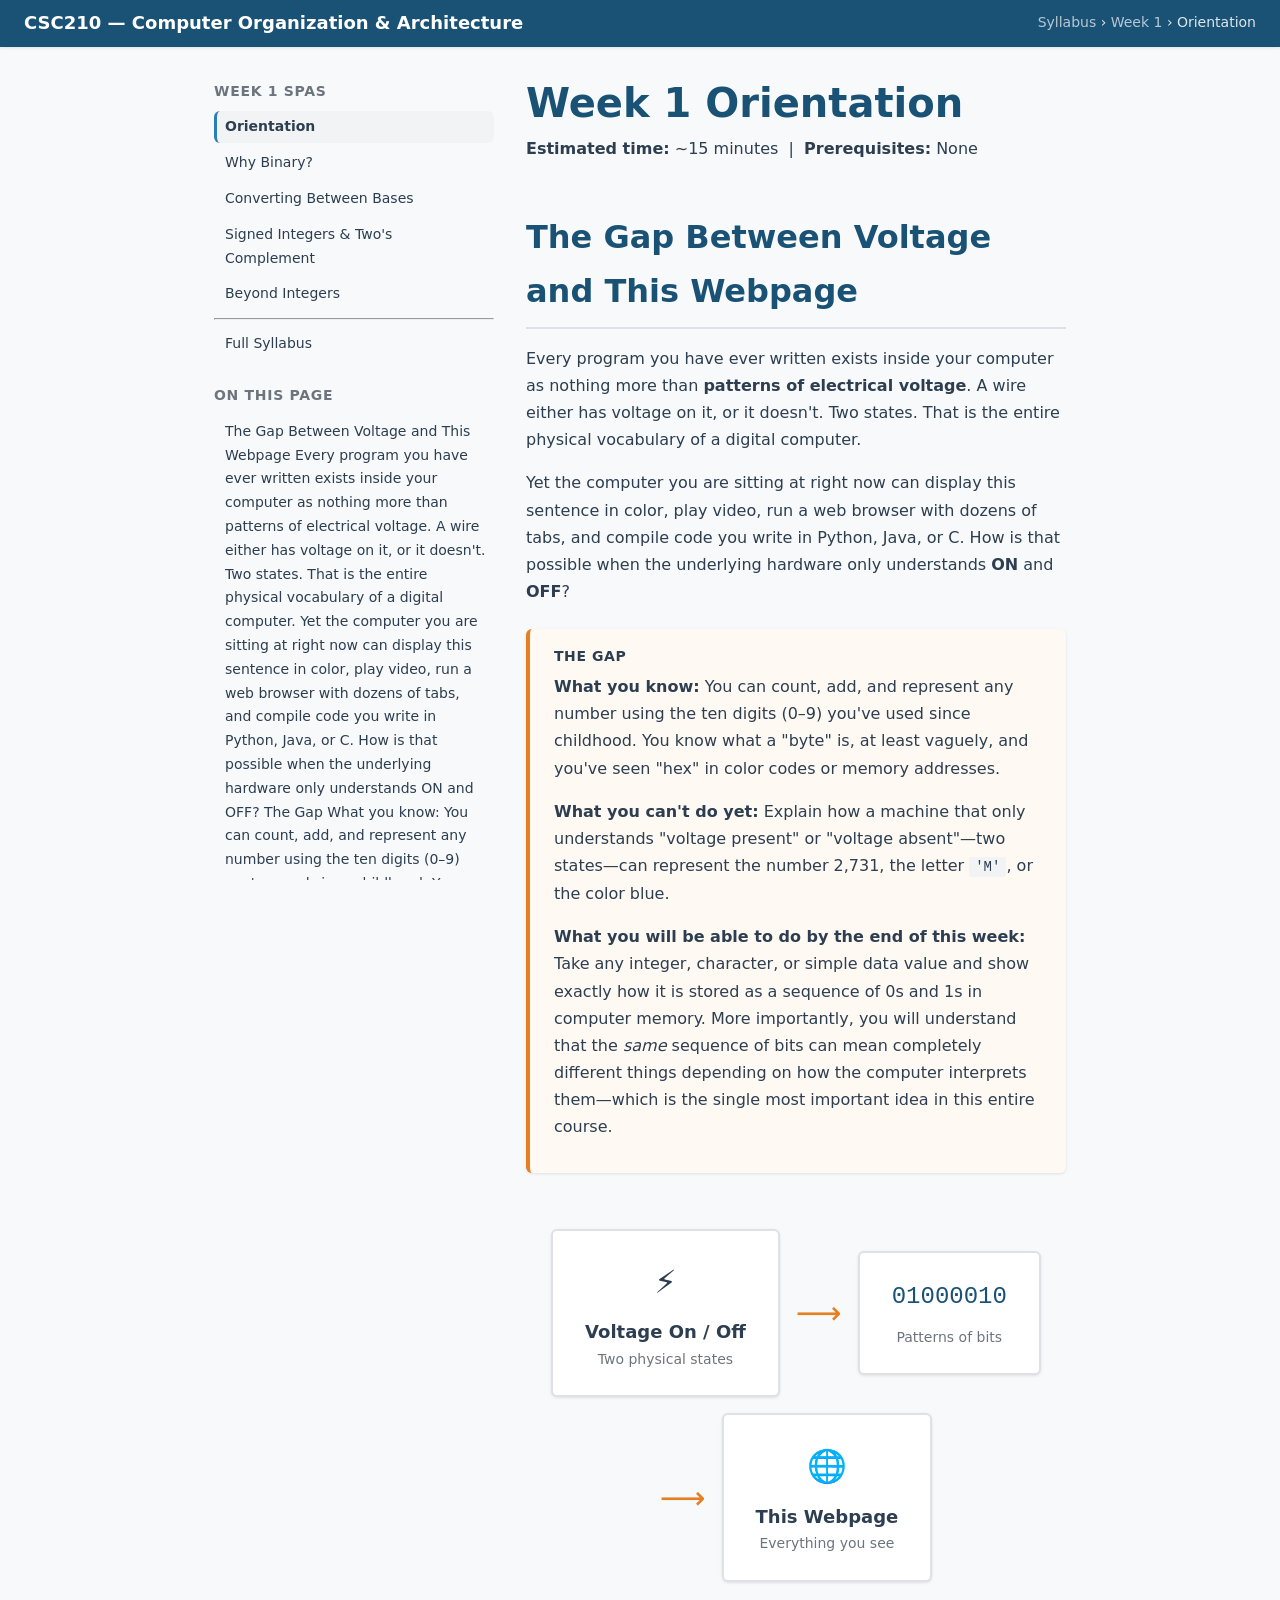
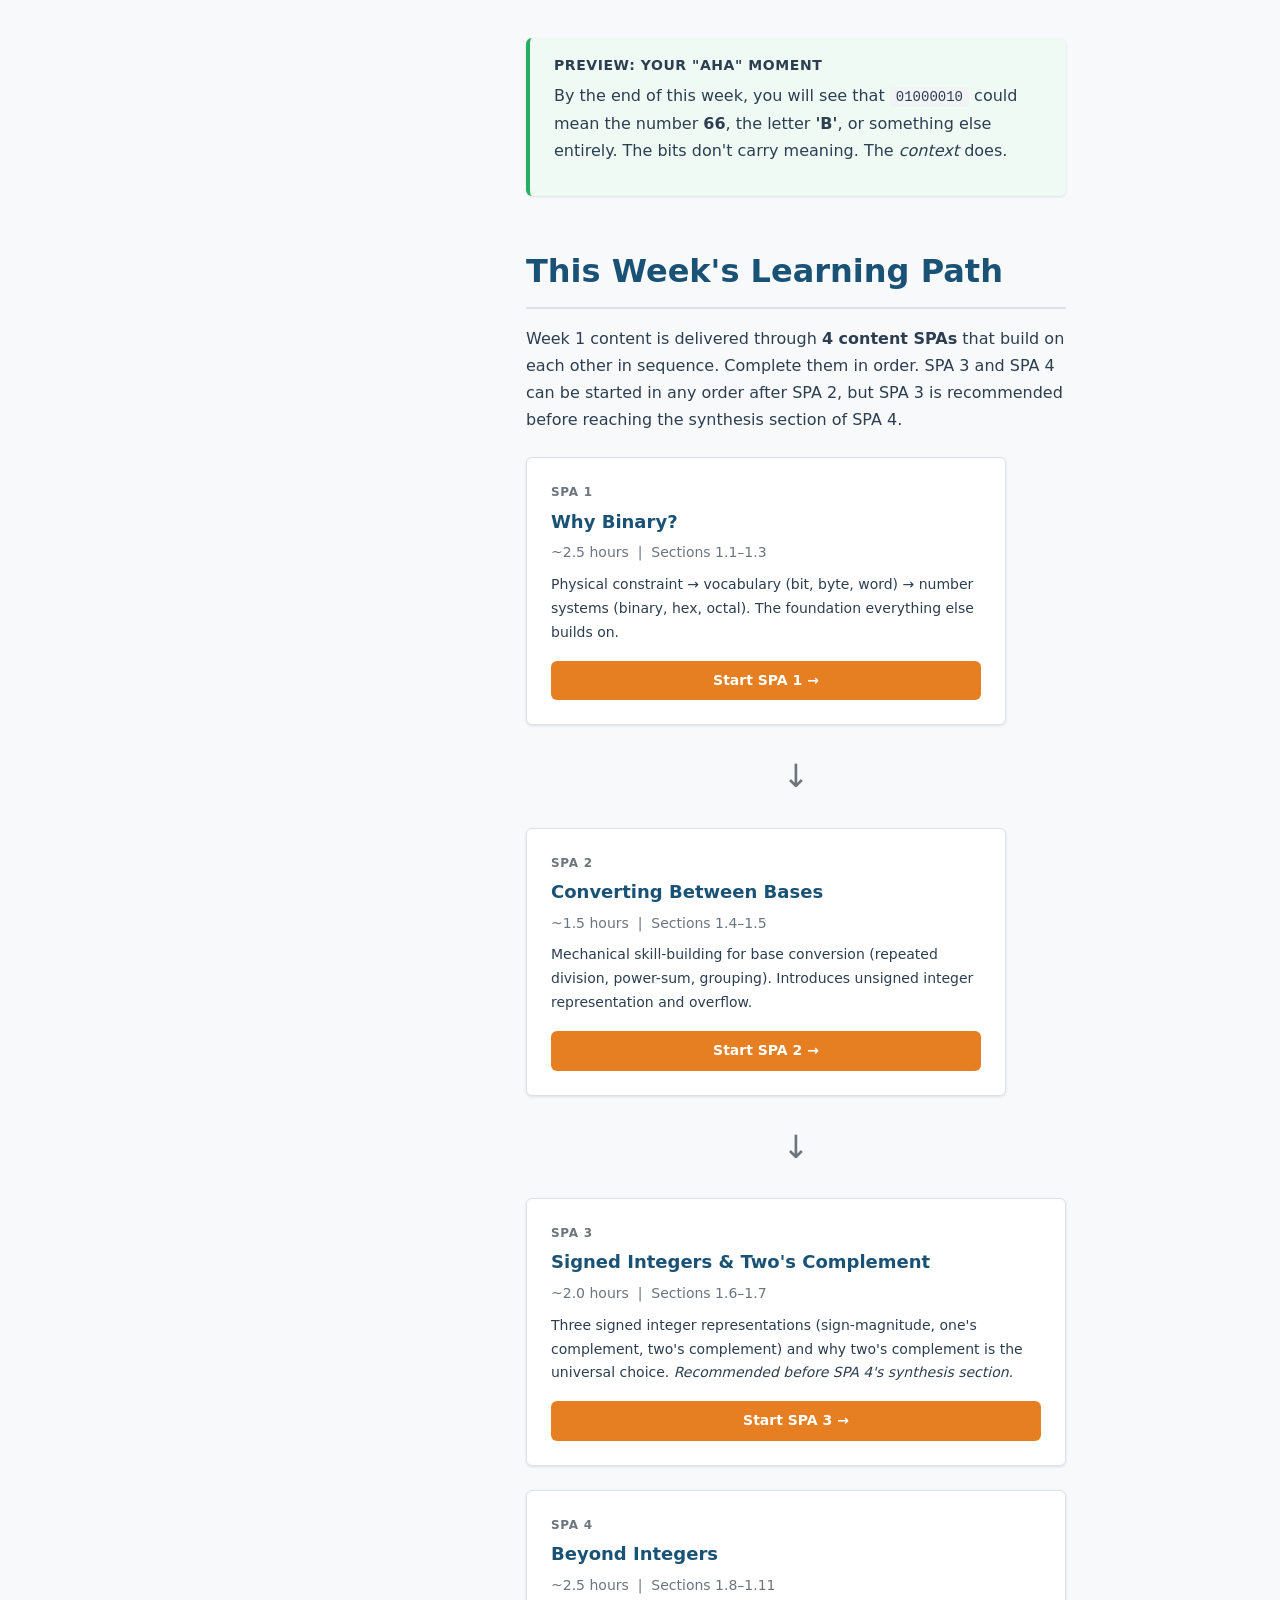
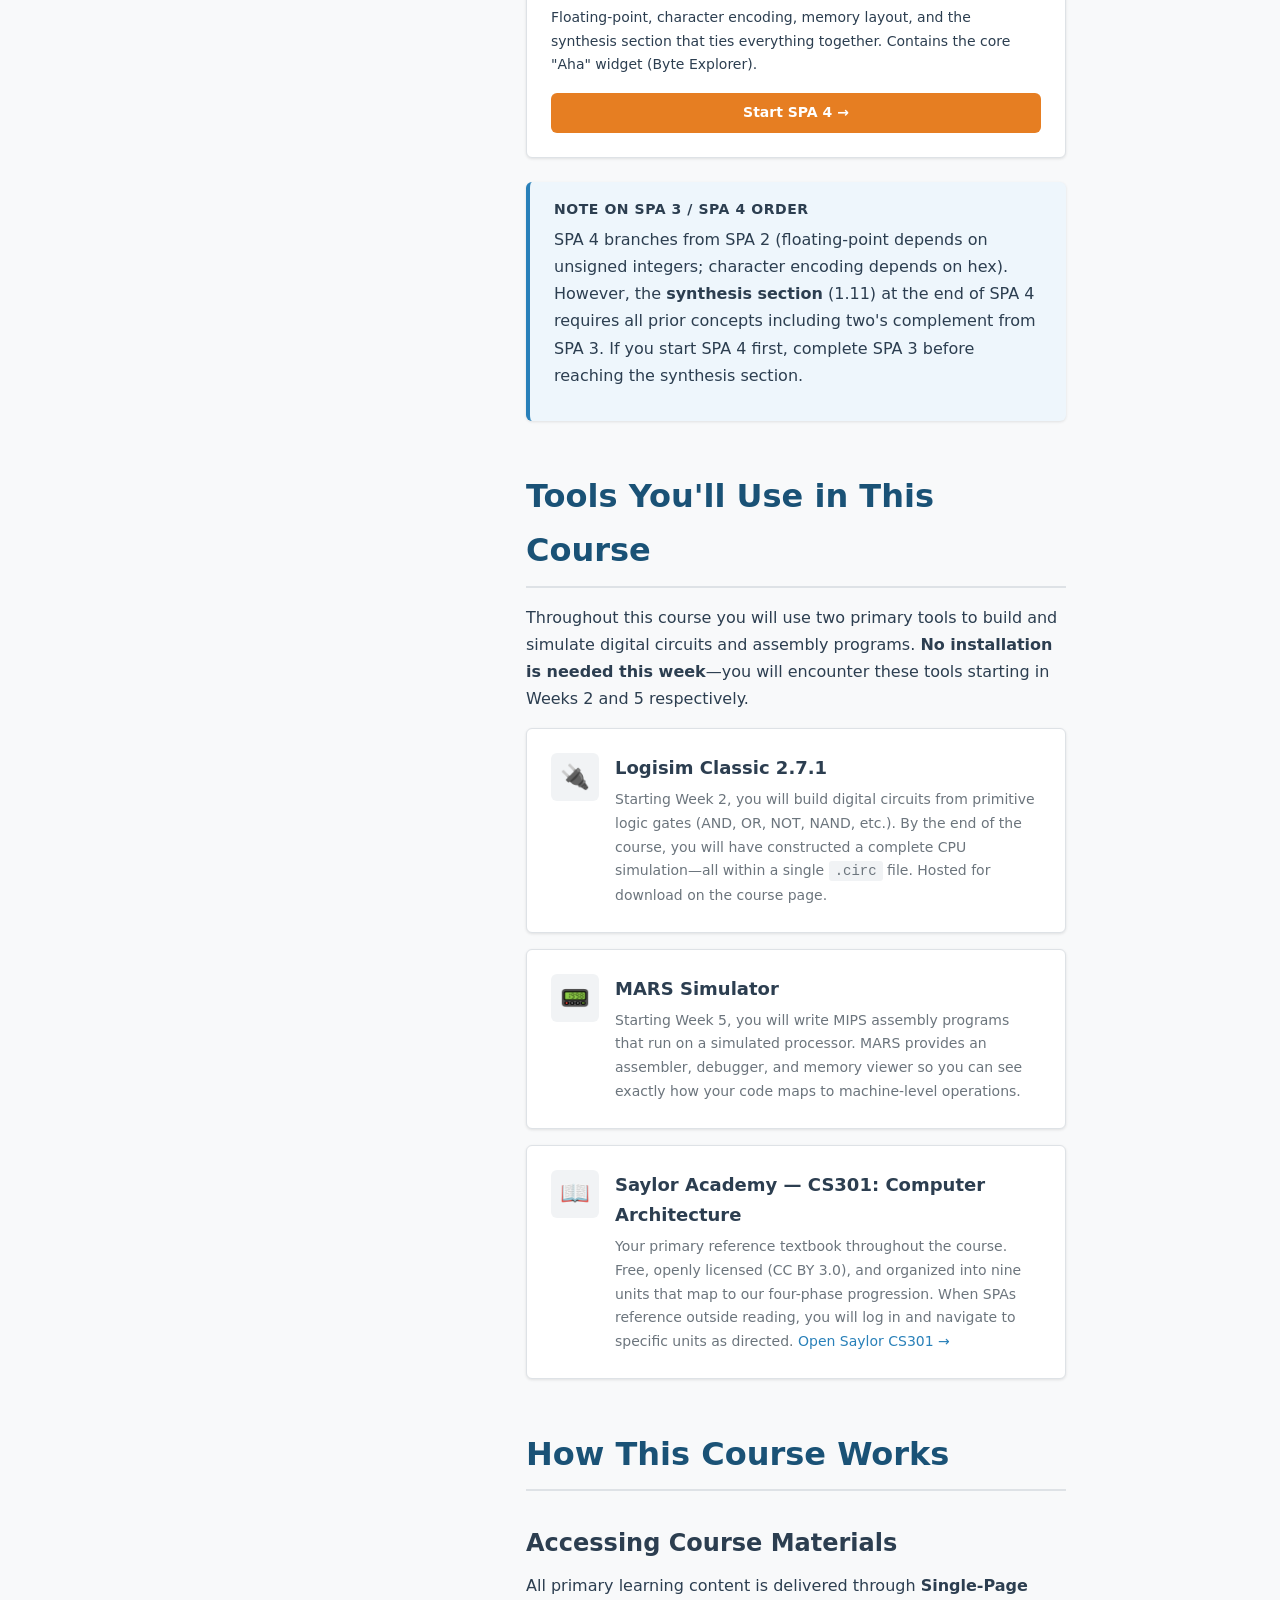
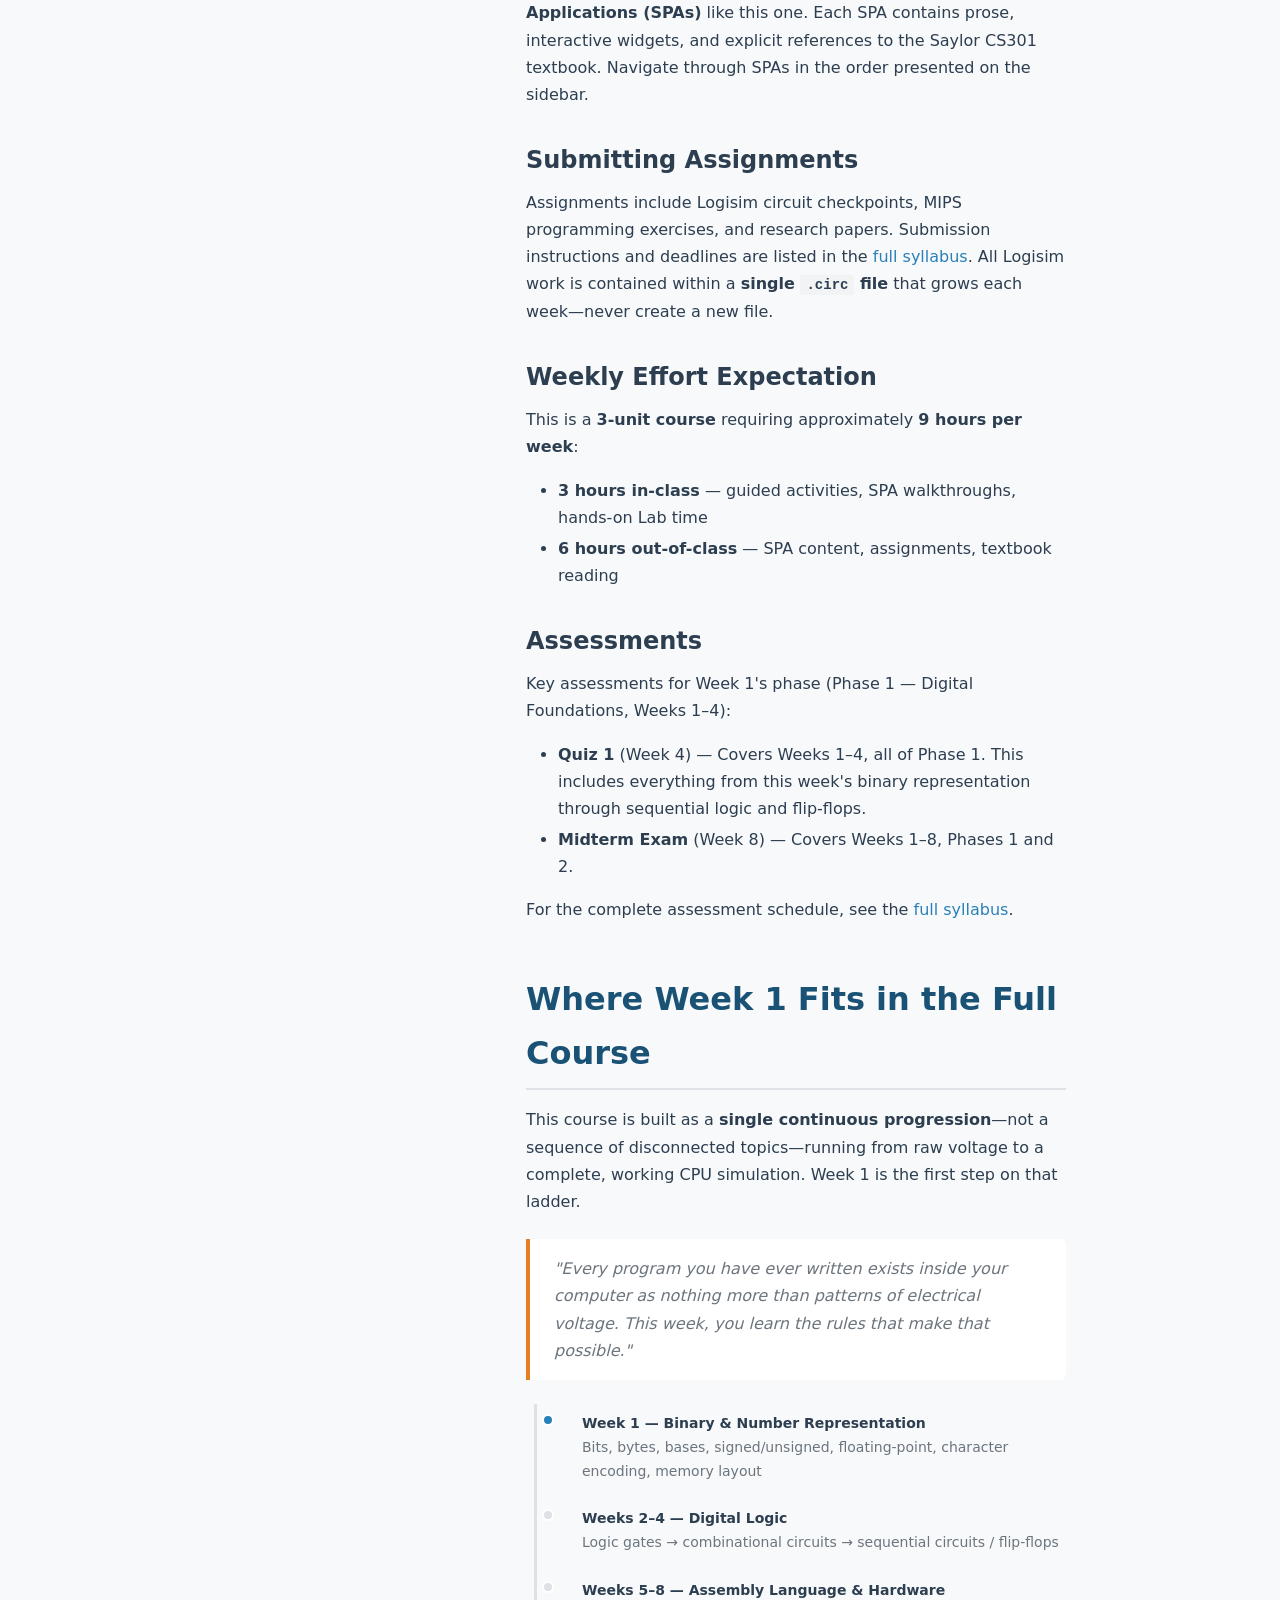
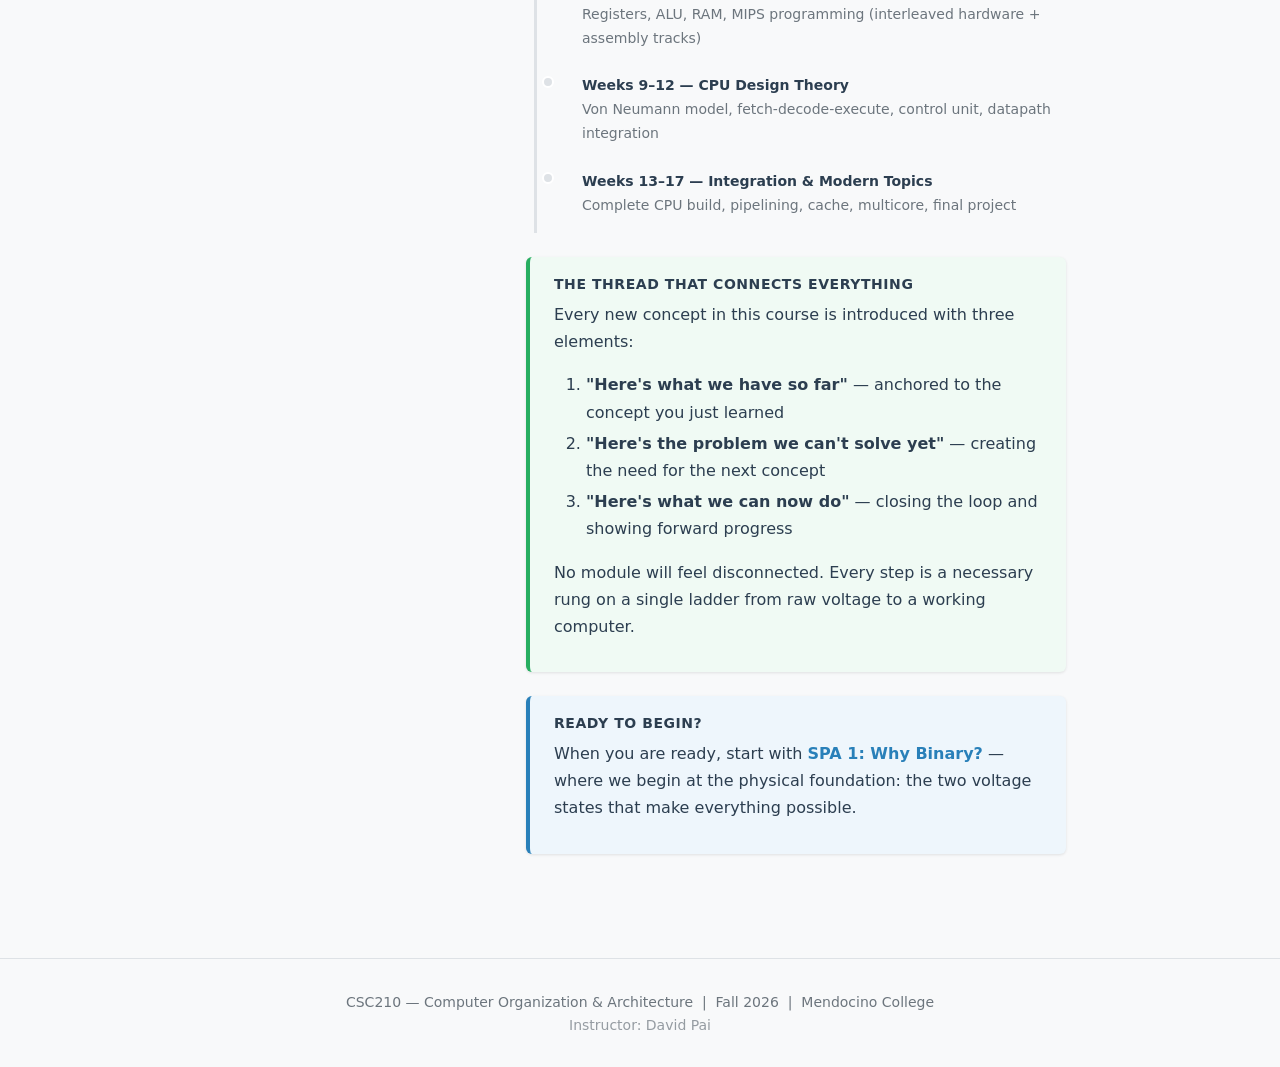
==== spas/week1/00-orientation.html @ c9a49b21 "Add files via upload" ====
<!DOCTYPE html>
<html lang="en" data-spa-id="00" data-section-ids="sec-hook,sec-path,sec-tools,sec-how,sec-progress">
<head>
  <meta charset="UTF-8">
  <meta name="viewport" content="width=device-width, initial-scale=1.0">
  <title>CSC210 — Week 1 Orientation: What Is a Byte?</title>
  <link rel="stylesheet" href="shared/style.css">
</head>
<body>

  <!-- ==================== Header ==================== -->
  <header class="sp-header">
    <div class="sp-header__title">CSC210 — Computer Organization & Architecture</div>
    <nav class="sp-header__breadcrumb" aria-label="Breadcrumb">
      <a href="../../syllabus/CSC210-Syllabus-Fall2026.md">Syllabus</a> &rsaquo;
      <a href="#">Week 1</a> &rsaquo;
      <span>Orientation</span>
    </nav>
  </header>

  <!-- ==================== Shell ==================== -->
  <div class="sp-shell">

    <!-- ---------- Sidebar ---------- -->
    <aside class="sp-sidebar">
      <div class="sp-sidebar__title">Week 1 SPAs</div>
      <ul class="sp-sidebar__nav">
        <li><a href="00-orientation.html" data-spa="00">Orientation</a></li>
        <li><a href="01-why-binary.html" data-spa="01">Why Binary?</a></li>
        <li><a href="02-base-conversion.html" data-spa="02">Converting Between Bases</a></li>
        <li><a href="03-signed-integers.html" data-spa="03">Signed Integers & Two's Complement</a></li>
        <li><a href="04-beyond-integers.html" data-spa="04">Beyond Integers</a></li>
        <li><hr class="sp-sidebar__divider"></li>
        <li><a href="../../syllabus/CSC210-Syllabus-Fall2026.md">Full Syllabus</a></li>
      </ul>

      <div class="sp-sidebar__title" style="margin-top:1.5rem;">On This Page</div>
      <ul class="sp-sidebar__nav sp-sidebar__sections">
        <!-- Section links injected by nav.js -->
      </ul>
    </aside>

    <!-- ---------- Main Content ---------- -->
    <main class="sp-main">

      <h1>Week 1 Orientation</h1>
      <p><strong>Estimated time:</strong> ~15 minutes &nbsp;|&nbsp; <strong>Prerequisites:</strong> None</p>

      <!-- ============================================================
           Section A — "The Gap" (Hook)
           ============================================================ -->
      <section id="sec-hook">
        <h2>The Gap Between Voltage and This Webpage</h2>

        <p>Every program you have ever written exists inside your computer as nothing more than <strong>patterns of electrical voltage</strong>. A wire either has voltage on it, or it doesn't. Two states. That is the entire physical vocabulary of a digital computer.</p>

        <p>Yet the computer you are sitting at right now can display this sentence in color, play video, run a web browser with dozens of tabs, and compile code you write in Python, Java, or C. How is that possible when the underlying hardware only understands <strong>ON</strong> and <strong>OFF</strong>?</p>

        <div class="callout callout--hook">
          <div class="callout__title">The Gap</div>
          <p><strong>What you know:</strong> You can count, add, and represent any number using the ten digits (0&ndash;9) you've used since childhood. You know what a "byte" is, at least vaguely, and you've seen "hex" in color codes or memory addresses.</p>
          <p><strong>What you can't do yet:</strong> Explain how a machine that only understands "voltage present" or "voltage absent"&mdash;two states&mdash;can represent the number 2,731, the letter <code>'M'</code>, or the color blue.</p>
          <p><strong>What you will be able to do by the end of this week:</strong> Take any integer, character, or simple data value and show exactly how it is stored as a sequence of 0s and 1s in computer memory. More importantly, you will understand that the <em>same</em> sequence of bits can mean completely different things depending on how the computer interprets them&mdash;which is the single most important idea in this entire course.</p>
        </div>

        <!-- Visual: The Gap graphic (pure CSS/HTML) -->
        <div style="display:flex;align-items:center;justify-content:center;gap:1rem;padding:2rem 0;flex-wrap:wrap;">
          <div style="text-align:center;padding:1.5rem 2rem;background:var(--color-surface);border:2px solid var(--color-border);border-radius:var(--radius);box-shadow:var(--shadow);">
            <div style="font-size:2rem;margin-bottom:.5rem;">⚡</div>
            <div style="font-weight:700;font-size:var(--fs-md);">Voltage On / Off</div>
            <div style="font-size:var(--fs-sm);color:var(--color-text-muted);">Two physical states</div>
          </div>
          <div style="font-size:2rem;color:var(--color-accent);">⟶</div>
          <div style="text-align:center;padding:1.5rem 2rem;background:var(--color-surface);border:2px solid var(--color-border);border-radius:var(--radius);box-shadow:var(--shadow);">
            <div style="font-family:var(--font-mono);font-size:var(--fs-lg);margin-bottom:.5rem;color:var(--color-primary);">01000010</div>
            <div style="font-size:var(--fs-sm);color:var(--color-text-muted);">Patterns of bits</div>
          </div>
          <div style="font-size:2rem;color:var(--color-accent);">⟶</div>
          <div style="text-align:center;padding:1.5rem 2rem;background:var(--color-surface);border:2px solid var(--color-border);border-radius:var(--radius);box-shadow:var(--shadow);">
            <div style="font-size:2rem;margin-bottom:.5rem;">🌐</div>
            <div style="font-weight:700;font-size:var(--fs-md);">This Webpage</div>
            <div style="font-size:var(--fs-sm);color:var(--color-text-muted);">Everything you see</div>
          </div>
        </div>

        <div class="callout callout--aha">
          <div class="callout__title">Preview: Your "Aha" Moment</div>
          <p>By the end of this week, you will see that <code>01000010</code> could mean the number <strong>66</strong>, the letter <strong>'B'</strong>, or something else entirely. The bits don't carry meaning. The <em>context</em> does.</p>
        </div>
      </section>

      <!-- ============================================================
           Section B — "This Week's Learning Path" (Navigation Map)
           ============================================================ -->
      <section id="sec-path">
        <h2>This Week's Learning Path</h2>

        <p>Week 1 content is delivered through <strong>4 content SPAs</strong> that build on each other in sequence. Complete them in order. SPA 3 and SPA 4 can be started in any order after SPA 2, but SPA 3 is recommended before reaching the synthesis section of SPA 4.</p>

        <!-- SPA 1 -->
        <div class="spa-card-grid" style="grid-template-columns:1fr;max-width:480px;">
          <div class="spa-card">
            <span class="spa-card__number">SPA 1</span>
            <div class="spa-card__title">Why Binary?</div>
            <div class="spa-card__time">~2.5 hours &nbsp;|&nbsp; Sections 1.1&ndash;1.3</div>
            <div class="spa-card__desc">Physical constraint → vocabulary (bit, byte, word) → number systems (binary, hex, octal). The foundation everything else builds on.</div>
            <a class="spa-card__btn" href="01-why-binary.html">Start SPA 1 →</a>
          </div>
        </div>

        <div class="dep-arrow">↓</div>

        <!-- SPA 2 -->
        <div class="spa-card-grid" style="grid-template-columns:1fr;max-width:480px;">
          <div class="spa-card">
            <span class="spa-card__number">SPA 2</span>
            <div class="spa-card__title">Converting Between Bases</div>
            <div class="spa-card__time">~1.5 hours &nbsp;|&nbsp; Sections 1.4&ndash;1.5</div>
            <div class="spa-card__desc">Mechanical skill-building for base conversion (repeated division, power-sum, grouping). Introduces unsigned integer representation and overflow.</div>
            <a class="spa-card__btn" href="02-base-conversion.html">Start SPA 2 →</a>
          </div>
        </div>

        <div class="dep-arrow">↓</div>

        <!-- SPA 3 and SPA 4 — parallel -->
        <div class="spa-card-grid">
          <div class="spa-card">
            <span class="spa-card__number">SPA 3</span>
            <div class="spa-card__title">Signed Integers & Two's Complement</div>
            <div class="spa-card__time">~2.0 hours &nbsp;|&nbsp; Sections 1.6&ndash;1.7</div>
            <div class="spa-card__desc">Three signed integer representations (sign-magnitude, one's complement, two's complement) and why two's complement is the universal choice. <em>Recommended before SPA 4's synthesis section.</em></div>
            <a class="spa-card__btn" href="03-signed-integers.html">Start SPA 3 →</a>
          </div>
          <div class="spa-card">
            <span class="spa-card__number">SPA 4</span>
            <div class="spa-card__title">Beyond Integers</div>
            <div class="spa-card__time">~2.5 hours &nbsp;|&nbsp; Sections 1.8&ndash;1.11</div>
            <div class="spa-card__desc">Floating-point, character encoding, memory layout, and the synthesis section that ties everything together. Contains the core "Aha" widget (Byte Explorer).</div>
            <a class="spa-card__btn" href="04-beyond-integers.html">Start SPA 4 →</a>
          </div>
        </div>

        <div class="callout callout--forward" style="margin-top:1.5rem;">
          <div class="callout__title">Note on SPA 3 / SPA 4 Order</div>
          <p>SPA 4 branches from SPA 2 (floating-point depends on unsigned integers; character encoding depends on hex). However, the <strong>synthesis section</strong> (1.11) at the end of SPA 4 requires all prior concepts including two's complement from SPA 3. If you start SPA 4 first, complete SPA 3 before reaching the synthesis section.</p>
        </div>
      </section>

      <!-- ============================================================
           Section C — "Tools You'll Use in This Course" (Preview)
           ============================================================ -->
      <section id="sec-tools">
        <h2>Tools You'll Use in This Course</h2>

        <p>Throughout this course you will use two primary tools to build and simulate digital circuits and assembly programs. <strong>No installation is needed this week</strong>&mdash;you will encounter these tools starting in Weeks 2 and 5 respectively.</p>

        <!-- Logisim -->
        <div class="tool-card">
          <div class="tool-card__icon">🔌</div>
          <div>
            <div class="tool-card__name">Logisim Classic 2.7.1</div>
            <div class="tool-card__desc">Starting Week 2, you will build digital circuits from primitive logic gates (AND, OR, NOT, NAND, etc.). By the end of the course, you will have constructed a complete CPU simulation&mdash;all within a single <code>.circ</code> file. Hosted for download on the course page.</div>
          </div>
        </div>

        <!-- MARS -->
        <div class="tool-card">
          <div class="tool-card__icon">📟</div>
          <div>
            <div class="tool-card__name">MARS Simulator</div>
            <div class="tool-card__desc">Starting Week 5, you will write MIPS assembly programs that run on a simulated processor. MARS provides an assembler, debugger, and memory viewer so you can see exactly how your code maps to machine-level operations.</div>
          </div>
        </div>

        <!-- Saylor CS301 -->
        <div class="tool-card">
          <div class="tool-card__icon">📖</div>
          <div>
            <div class="tool-card__name">Saylor Academy — CS301: Computer Architecture</div>
            <div class="tool-card__desc">Your primary reference textbook throughout the course. Free, openly licensed (CC BY 3.0), and organized into nine units that map to our four-phase progression. When SPAs reference outside reading, you will log in and navigate to specific units as directed. <a href="https://learn.saylor.org/mod/page/view.php?id=20643" target="_blank" rel="noopener">Open Saylor CS301 →</a></div>
          </div>
        </div>
      </section>

      <!-- ============================================================
           Section D — "How This Course Works" (Orientation)
           ============================================================ -->
      <section id="sec-how">
        <h2>How This Course Works</h2>

        <h3>Accessing Course Materials</h3>
        <p>All primary learning content is delivered through <strong>Single-Page Applications (SPAs)</strong> like this one. Each SPA contains prose, interactive widgets, and explicit references to the Saylor CS301 textbook. Navigate through SPAs in the order presented on the sidebar.</p>

        <h3>Submitting Assignments</h3>
        <p>Assignments include Logisim circuit checkpoints, MIPS programming exercises, and research papers. Submission instructions and deadlines are listed in the <a href="../../syllabus/CSC210-Syllabus-Fall2026.md">full syllabus</a>. All Logisim work is contained within a <strong>single <code>.circ</code> file</strong> that grows each week&mdash;never create a new file.</p>

        <h3>Weekly Effort Expectation</h3>
        <p>This is a <strong>3-unit course</strong> requiring approximately <strong>9 hours per week</strong>:</p>
        <ul>
          <li><strong>3 hours in-class</strong> — guided activities, SPA walkthroughs, hands-on Lab time</li>
          <li><strong>6 hours out-of-class</strong> — SPA content, assignments, textbook reading</li>
        </ul>

        <h3>Assessments</h3>
        <p>Key assessments for Week 1's phase (Phase 1 — Digital Foundations, Weeks 1&ndash;4):</p>
        <ul>
          <li><strong>Quiz 1</strong> (Week 4) — Covers Weeks 1&ndash;4, all of Phase 1. This includes everything from this week's binary representation through sequential logic and flip-flops.</li>
          <li><strong>Midterm Exam</strong> (Week 8) — Covers Weeks 1&ndash;8, Phases 1 and 2.</li>
        </ul>

        <p>For the complete assessment schedule, see the <a href="../../syllabus/CSC210-Syllabus-Fall2026.md">full syllabus</a>.</p>
      </section>

      <!-- ============================================================
           Section E — "Where Week 1 Fits in the Full Course" (Master Progression)
           ============================================================ -->
      <section id="sec-progress">
        <h2>Where Week 1 Fits in the Full Course</h2>

        <p>This course is built as a <strong>single continuous progression</strong>&mdash;not a sequence of disconnected topics&mdash;running from raw voltage to a complete, working CPU simulation. Week 1 is the first step on that ladder.</p>

        <blockquote>
          "Every program you have ever written exists inside your computer as nothing more than patterns of electrical voltage. This week, you learn the rules that make that possible."
        </blockquote>

        <!-- Condensed Master Progression Timeline -->
        <div class="progression">
          <div class="progression__item active">
            <div class="progression__label">Week 1 — Binary & Number Representation</div>
            <div class="progression__detail">Bits, bytes, bases, signed/unsigned, floating-point, character encoding, memory layout</div>
          </div>
          <div class="progression__item">
            <div class="progression__label">Weeks 2&ndash;4 — Digital Logic</div>
            <div class="progression__detail">Logic gates → combinational circuits → sequential circuits / flip-flops</div>
          </div>
          <div class="progression__item">
            <div class="progression__label">Weeks 5&ndash;8 — Assembly Language & Hardware</div>
            <div class="progression__detail">Registers, ALU, RAM, MIPS programming (interleaved hardware + assembly tracks)</div>
          </div>
          <div class="progression__item">
            <div class="progression__label">Weeks 9&ndash;12 — CPU Design Theory</div>
            <div class="progression__detail">Von Neumann model, fetch-decode-execute, control unit, datapath integration</div>
          </div>
          <div class="progression__item">
            <div class="progression__label">Weeks 13&ndash;17 — Integration & Modern Topics</div>
            <div class="progression__detail">Complete CPU build, pipelining, cache, multicore, final project</div>
          </div>
        </div>

        <div class="callout callout--aha">
          <div class="callout__title">The Thread That Connects Everything</div>
          <p>Every new concept in this course is introduced with three elements:</p>
          <ol>
            <li><strong>"Here's what we have so far"</strong> — anchored to the concept you just learned</li>
            <li><strong>"Here's the problem we can't solve yet"</strong> — creating the need for the next concept</li>
            <li><strong>"Here's what we can now do"</strong> — closing the loop and showing forward progress</li>
          </ol>
          <p>No module will feel disconnected. Every step is a necessary rung on a single ladder from raw voltage to a working computer.</p>
        </div>

        <div class="callout callout--forward">
          <div class="callout__title">Ready to Begin?</div>
          <p>When you are ready, start with <a href="01-why-binary.html"><strong>SPA 1: Why Binary?</strong></a> — where we begin at the physical foundation: the two voltage states that make everything possible.</p>
        </div>
      </section>

    </main>
  </div>

  <!-- ==================== Footer ==================== -->
  <footer class="sp-footer">
    CSC210 — Computer Organization & Architecture &nbsp;|&nbsp; Fall 2026 &nbsp;|&nbsp; Mendocino College<br>
    <span style="opacity:.7;">Instructor: David Pai</span>
  </footer>

  <!-- ==================== Scripts ==================== -->
  <script src="shared/nav.js"></script>
</body>
</html>
---- spas/week1/shared/style.css ----
/* ============================================================
   CSC210 — Week 1 SPA Shared Design System
   ============================================================
   Consistent color scheme, typography, and layout across all
   Week 1 SPAs.  Vanilla CSS — no build step required.
   ============================================================ */

/* ---------- Custom Properties ---------- */
:root {
  /* Brand palette */
  --color-primary:    #1a5276;   /* Deep blue */
  --color-primary-lt: #2980b9;   /* Lighter blue for links / hover */
  --color-accent:     #e67e22;   /* Orange for callouts / buttons */
  --color-accent-hov: #d35400;
  --color-success:    #27ae60;
  --color-warning:    #f39c12;
  --color-danger:     #c0392b;

  /* Neutrals */
  --color-bg:         #f8f9fa;
  --color-surface:    #ffffff;
  --color-border:     #dee2e6;
  --color-text:       #2c3e50;
  --color-text-muted: #6c757d;
  --color-code-bg:    #f1f3f5;

  /* Typography */
  --font-sans:  'Inter', 'Segoe UI', system-ui, -apple-system, sans-serif;
  --font-mono:  'Fira Code', 'Cascadia Code', 'SF Mono', Consolas, monospace;
  --fs-xs:   0.75rem;   /* 12 px */
  --fs-sm:   0.875rem;  /* 14 px */
  --fs-base: 1rem;      /* 16 px */
  --fs-md:   1.125rem;  /* 18 px */
  --fs-lg:   1.5rem;    /* 24 px */
  --fs-xl:   2rem;      /* 32 px */
  --fs-2xl:  2.5rem;    /* 40 px */

  /* Spacing */
  --space-xs:  0.25rem;
  --space-sm:  0.5rem;
  --space-md:  1rem;
  --space-lg:  1.5rem;
  --space-xl:  2rem;
  --space-2xl: 3rem;

  /* Layout */
  --max-width:  900px;
  --sidebar-w:  280px;
  --radius:     6px;
  --shadow:     0 1px 3px rgba(0,0,0,.1);
  --shadow-lg:  0 4px 12px rgba(0,0,0,.12);
}

/* ---------- Reset & Base ---------- */
*, *::before, *::after { box-sizing: border-box; margin: 0; padding: 0; }

html {
  font-size: 100%;
  scroll-behavior: smooth;
}

body {
  font-family: var(--font-sans);
  font-size: var(--fs-base);
  line-height: 1.7;
  color: var(--color-text);
  background: var(--color-bg);
}

img, svg { max-width: 100%; display: block; }
a { color: var(--color-primary-lt); text-decoration: none; }
a:hover { text-decoration: underline; }

/* ---------- Top Header Bar ---------- */
.sp-header {
  position: sticky;
  top: 0;
  z-index: 100;
  display: flex;
  align-items: center;
  justify-content: space-between;
  padding: var(--space-sm) var(--space-lg);
  background: var(--color-primary);
  color: #fff;
  box-shadow: var(--shadow);
}

.sp-header__title {
  font-size: var(--fs-md);
  font-weight: 700;
}

.sp-header__breadcrumb {
  font-size: var(--fs-sm);
  opacity: .85;
}

.sp-header__breadcrumb a {
  color: #fff;
  opacity: .8;
}
.sp-header__breadcrumb a:hover { opacity: 1; }

/* ---------- Layout Shell ---------- */
.sp-shell {
  display: flex;
  max-width: var(--max-width);
  margin: 0 auto;
  padding: var(--space-xl) var(--space-lg);
  gap: var(--space-xl);
}

/* ---------- Sidebar Navigation ---------- */
.sp-sidebar {
  width: var(--sidebar-w);
  flex-shrink: 0;
  position: sticky;
  top: 80px;
  align-self: flex-start;
  max-height: calc(100vh - 100px);
  overflow-y: auto;
}

.sp-sidebar__title {
  font-size: var(--fs-sm);
  font-weight: 700;
  text-transform: uppercase;
  letter-spacing: .05em;
  color: var(--color-text-muted);
  margin-bottom: var(--space-sm);
}

.sp-sidebar__nav { list-style: none; }

.sp-sidebar__nav li {
  margin-bottom: var(--space-xs);
}

.sp-sidebar__nav a {
  display: block;
  padding: var(--space-xs) var(--space-sm);
  font-size: var(--fs-sm);
  color: var(--color-text);
  border-radius: var(--radius);
  border-left: 3px solid transparent;
  transition: background .15s, border-color .15s;
}

.sp-sidebar__nav a:hover {
  background: var(--color-code-bg);
  text-decoration: none;
}

.sp-sidebar__nav a.active {
  border-left-color: var(--color-primary-lt);
  background: var(--color-code-bg);
  font-weight: 600;
}

.sp-sidebar__nav .sp-sidebar__divider {
  height: 1px;
  background: var(--color-border);
  margin: var(--space-sm) 0;
}

/* ---------- Main Content ---------- */
.sp-main {
  flex: 1;
  min-width: 0;
}

.sp-main h1 {
  font-size: var(--fs-2xl);
  line-height: 1.2;
  margin-bottom: var(--space-sm);
  color: var(--color-primary);
}

.sp-main h2 {
  font-size: var(--fs-xl);
  margin-top: var(--space-2xl);
  margin-bottom: var(--space-md);
  padding-bottom: var(--space-sm);
  border-bottom: 2px solid var(--color-border);
  color: var(--color-primary);
}

.sp-main h3 {
  font-size: var(--fs-lg);
  margin-top: var(--space-xl);
  margin-bottom: var(--space-sm);
}

.sp-main p {
  margin-bottom: var(--space-md);
}

.sp-main ul, .sp-main ol {
  margin-bottom: var(--space-md);
  padding-left: var(--space-xl);
}

.sp-main li { margin-bottom: var(--space-xs); }

/* ---------- Prose code ---------- */
code {
  font-family: var(--font-mono);
  font-size: var(--fs-sm);
  background: var(--color-code-bg);
  padding: 2px 6px;
  border-radius: 3px;
}

pre {
  background: var(--color-code-bg);
  padding: var(--space-md);
  border-radius: var(--radius);
  overflow-x: auto;
  margin-bottom: var(--space-md);
  border: 1px solid var(--color-border);
}

pre code {
  background: none;
  padding: 0;
}

/* ---------- Callout Boxes ---------- */
.callout {
  padding: var(--space-md) var(--space-lg);
  margin: var(--space-lg) 0;
  border-radius: var(--radius);
  border-left: 4px solid var(--color-primary-lt);
  background: var(--color-surface);
  box-shadow: var(--shadow);
}

.callout--hook {
  border-left-color: var(--color-accent);
  background: #fef9f3;
}

.callout--aha {
  border-left-color: var(--color-success);
  background: #f0faf4;
}

.callout--forward {
  border-left-color: var(--color-primary-lt);
  background: #eef6fc;
}

.callout__title {
  font-weight: 700;
  font-size: var(--fs-sm);
  text-transform: uppercase;
  letter-spacing: .04em;
  margin-bottom: var(--space-xs);
}

/* ---------- SPA Cards (Navigation Map) ---------- */
.spa-card-grid {
  display: grid;
  grid-template-columns: repeat(auto-fill, minmax(280px, 1fr));
  gap: var(--space-lg);
  margin: var(--space-lg) 0;
}

.spa-card {
  background: var(--color-surface);
  border: 1px solid var(--color-border);
  border-radius: var(--radius);
  padding: var(--space-lg);
  box-shadow: var(--shadow);
  display: flex;
  flex-direction: column;
  transition: box-shadow .2s, transform .2s;
}

.spa-card:hover {
  box-shadow: var(--shadow-lg);
  transform: translateY(-2px);
}

.spa-card__number {
  font-size: var(--fs-xs);
  font-weight: 700;
  text-transform: uppercase;
  color: var(--color-text-muted);
  letter-spacing: .06em;
}

.spa-card__title {
  font-size: var(--fs-md);
  font-weight: 700;
  margin: var(--space-xs) 0;
  color: var(--color-primary);
}

.spa-card__time {
  font-size: var(--fs-sm);
  color: var(--color-text-muted);
  margin-bottom: var(--space-sm);
}

.spa-card__desc {
  font-size: var(--fs-sm);
  flex: 1;
  margin-bottom: var(--space-md);
}

.spa-card__btn {
  display: inline-block;
  padding: var(--space-sm) var(--space-md);
  font-size: var(--fs-sm);
  font-weight: 600;
  color: #fff;
  background: var(--color-accent);
  border: none;
  border-radius: var(--radius);
  cursor: pointer;
  text-align: center;
  text-decoration: none;
  transition: background .15s;
}

.spa-card__btn:hover {
  background: var(--color-accent-hov);
  text-decoration: none;
}

/* ---------- Dependency Arrow ---------- */
.dep-arrow {
  text-align: center;
  font-size: var(--fs-xl);
  color: var(--color-text-muted);
  margin: var(--space-sm) 0;
}

/* ---------- Tool Preview Cards ---------- */
.tool-card {
  display: flex;
  align-items: flex-start;
  gap: var(--space-md);
  padding: var(--space-lg);
  background: var(--color-surface);
  border: 1px solid var(--color-border);
  border-radius: var(--radius);
  margin-bottom: var(--space-md);
  box-shadow: var(--shadow);
}

.tool-card__icon {
  flex-shrink: 0;
  width: 48px;
  height: 48px;
  display: flex;
  align-items: center;
  justify-content: center;
  background: var(--color-code-bg);
  border-radius: var(--radius);
  font-size: var(--fs-lg);
}

.tool-card__name {
  font-weight: 700;
  font-size: var(--fs-md);
  margin-bottom: var(--space-xs);
}

.tool-card__desc {
  font-size: var(--fs-sm);
  color: var(--color-text-muted);
}

/* ---------- Progression Timeline ---------- */
.progression {
  position: relative;
  padding-left: var(--space-xl);
  margin: var(--space-lg) 0;
}

.progression::before {
  content: '';
  position: absolute;
  left: 8px;
  top: 0;
  bottom: 0;
  width: 3px;
  background: var(--color-border);
}

.progression__item {
  position: relative;
  padding: var(--space-sm) 0 var(--space-md) var(--space-lg);
}

.progression__item::before {
  content: '';
  position: absolute;
  left: -16px;
  top: 10px;
  width: 12px;
  height: 12px;
  border-radius: 50%;
  background: var(--color-border);
  border: 2px solid var(--color-surface);
}

.progression__item.active::before {
  background: var(--color-primary-lt);
}

.progression__item.completed::before {
  background: var(--color-success);
}

.progression__label {
  font-weight: 600;
  font-size: var(--fs-sm);
}

.progression__detail {
  font-size: var(--fs-sm);
  color: var(--color-text-muted);
}

/* ---------- Blockquote ---------- */
blockquote {
  border-left: 4px solid var(--color-accent);
  padding: var(--space-md) var(--space-lg);
  margin: var(--space-lg) 0;
  background: var(--color-surface);
  font-style: italic;
  color: var(--color-text-muted);
  border-radius: 0 var(--radius) var(--radius) 0;
}

/* ---------- Table ---------- */
table {
  width: 100%;
  border-collapse: collapse;
  margin-bottom: var(--space-md);
  font-size: var(--fs-sm);
}

th, td {
  padding: var(--space-sm) var(--space-md);
  border: 1px solid var(--color-border);
  text-align: left;
}

th {
  background: var(--color-code-bg);
  font-weight: 700;
}

/* ---------- Footer ---------- */
.sp-footer {
  text-align: center;
  padding: var(--space-xl);
  font-size: var(--fs-sm);
  color: var(--color-text-muted);
  border-top: 1px solid var(--color-border);
  margin-top: var(--space-2xl);
}

/* ---------- Responsive ---------- */
@media (max-width: 768px) {
  .sp-shell {
    flex-direction: column;
    padding: var(--space-md);
  }
  .sp-sidebar {
    position: static;
    width: 100%;
    max-height: none;
  }
  .spa-card-grid {
    grid-template-columns: 1fr;
  }
}
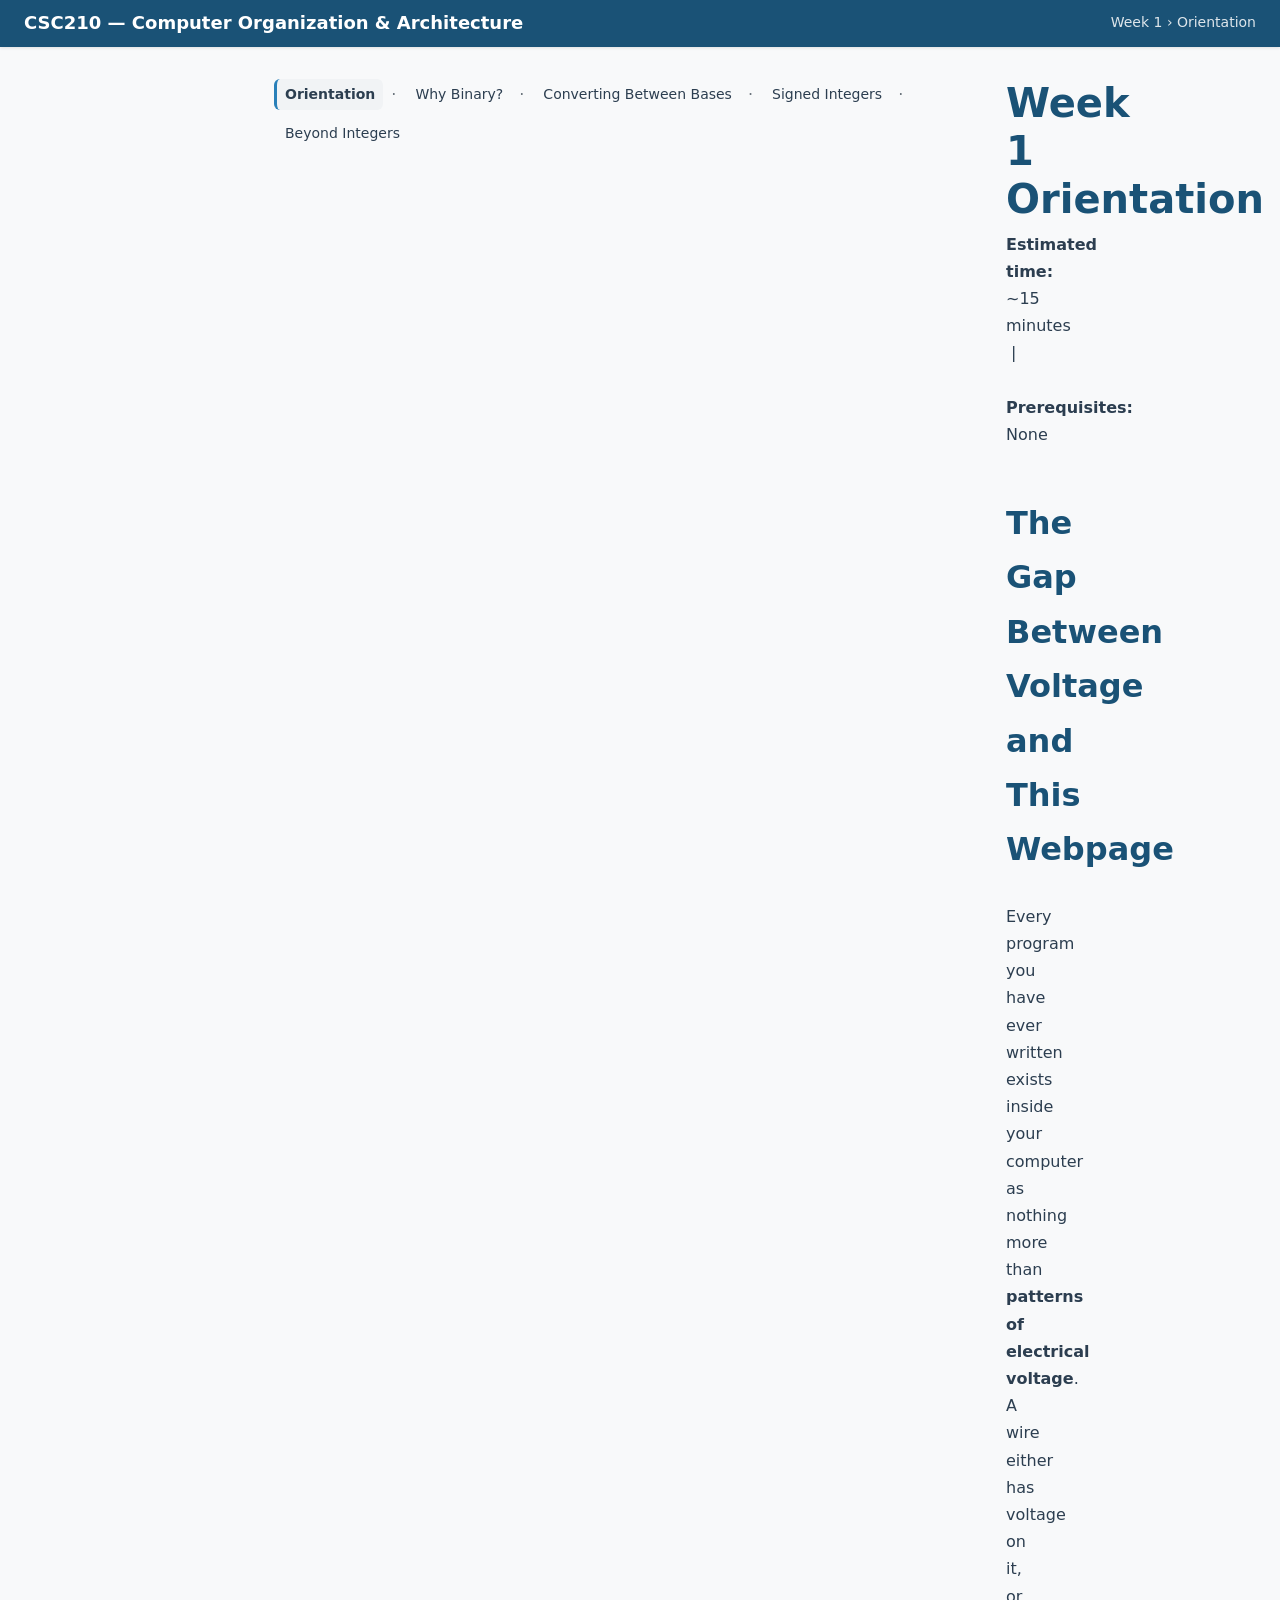
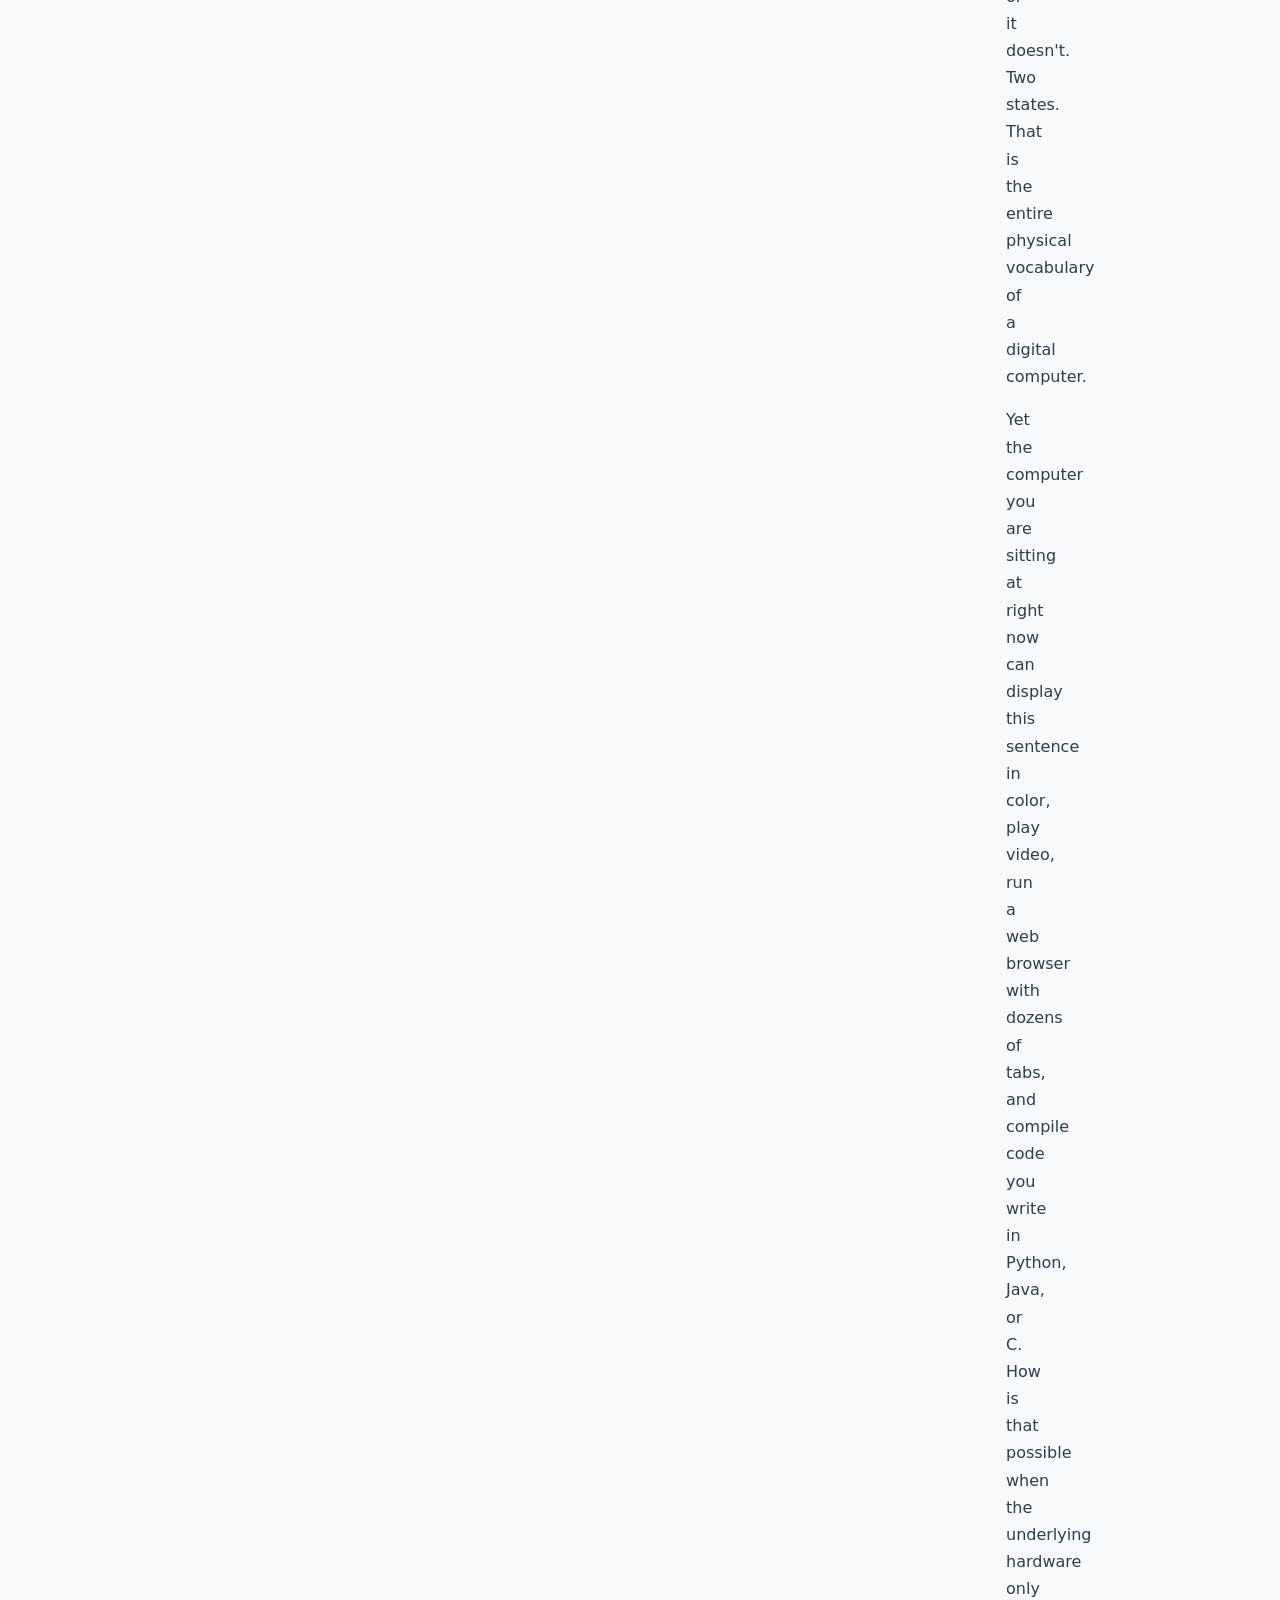
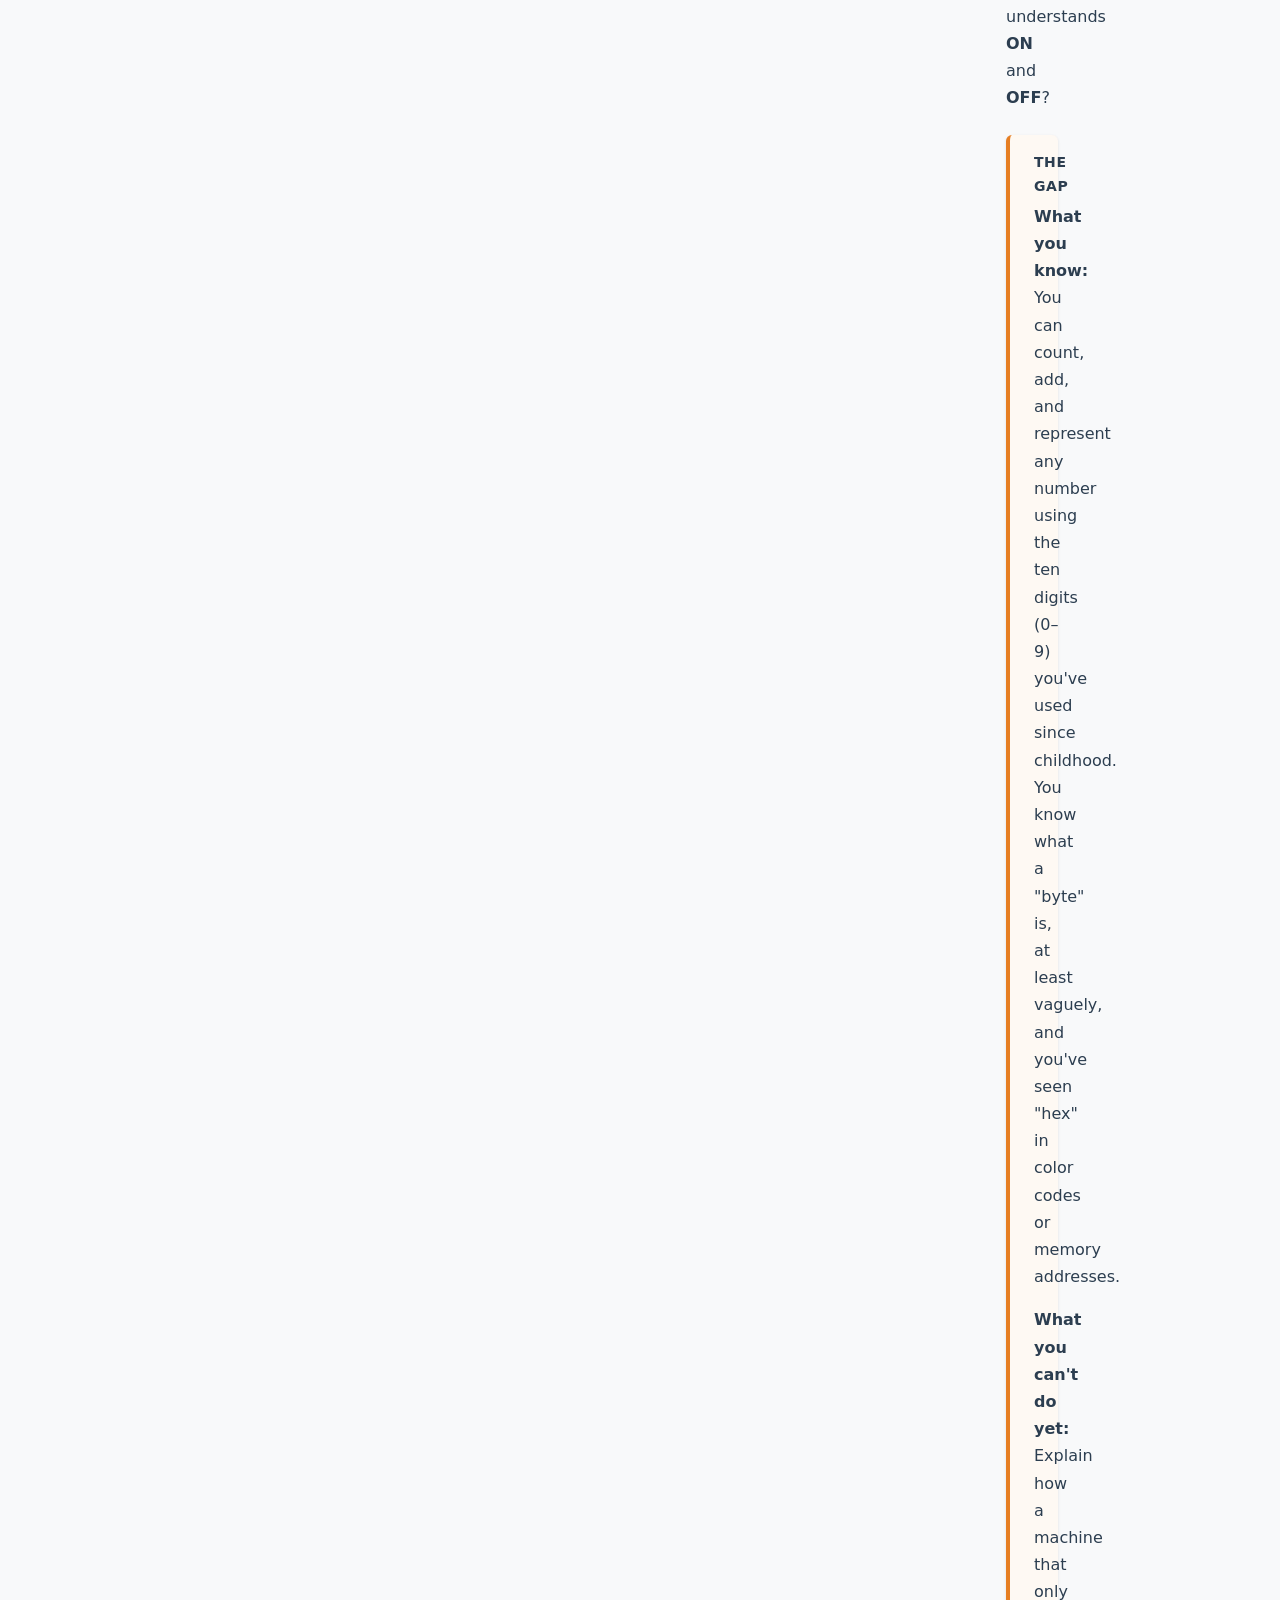
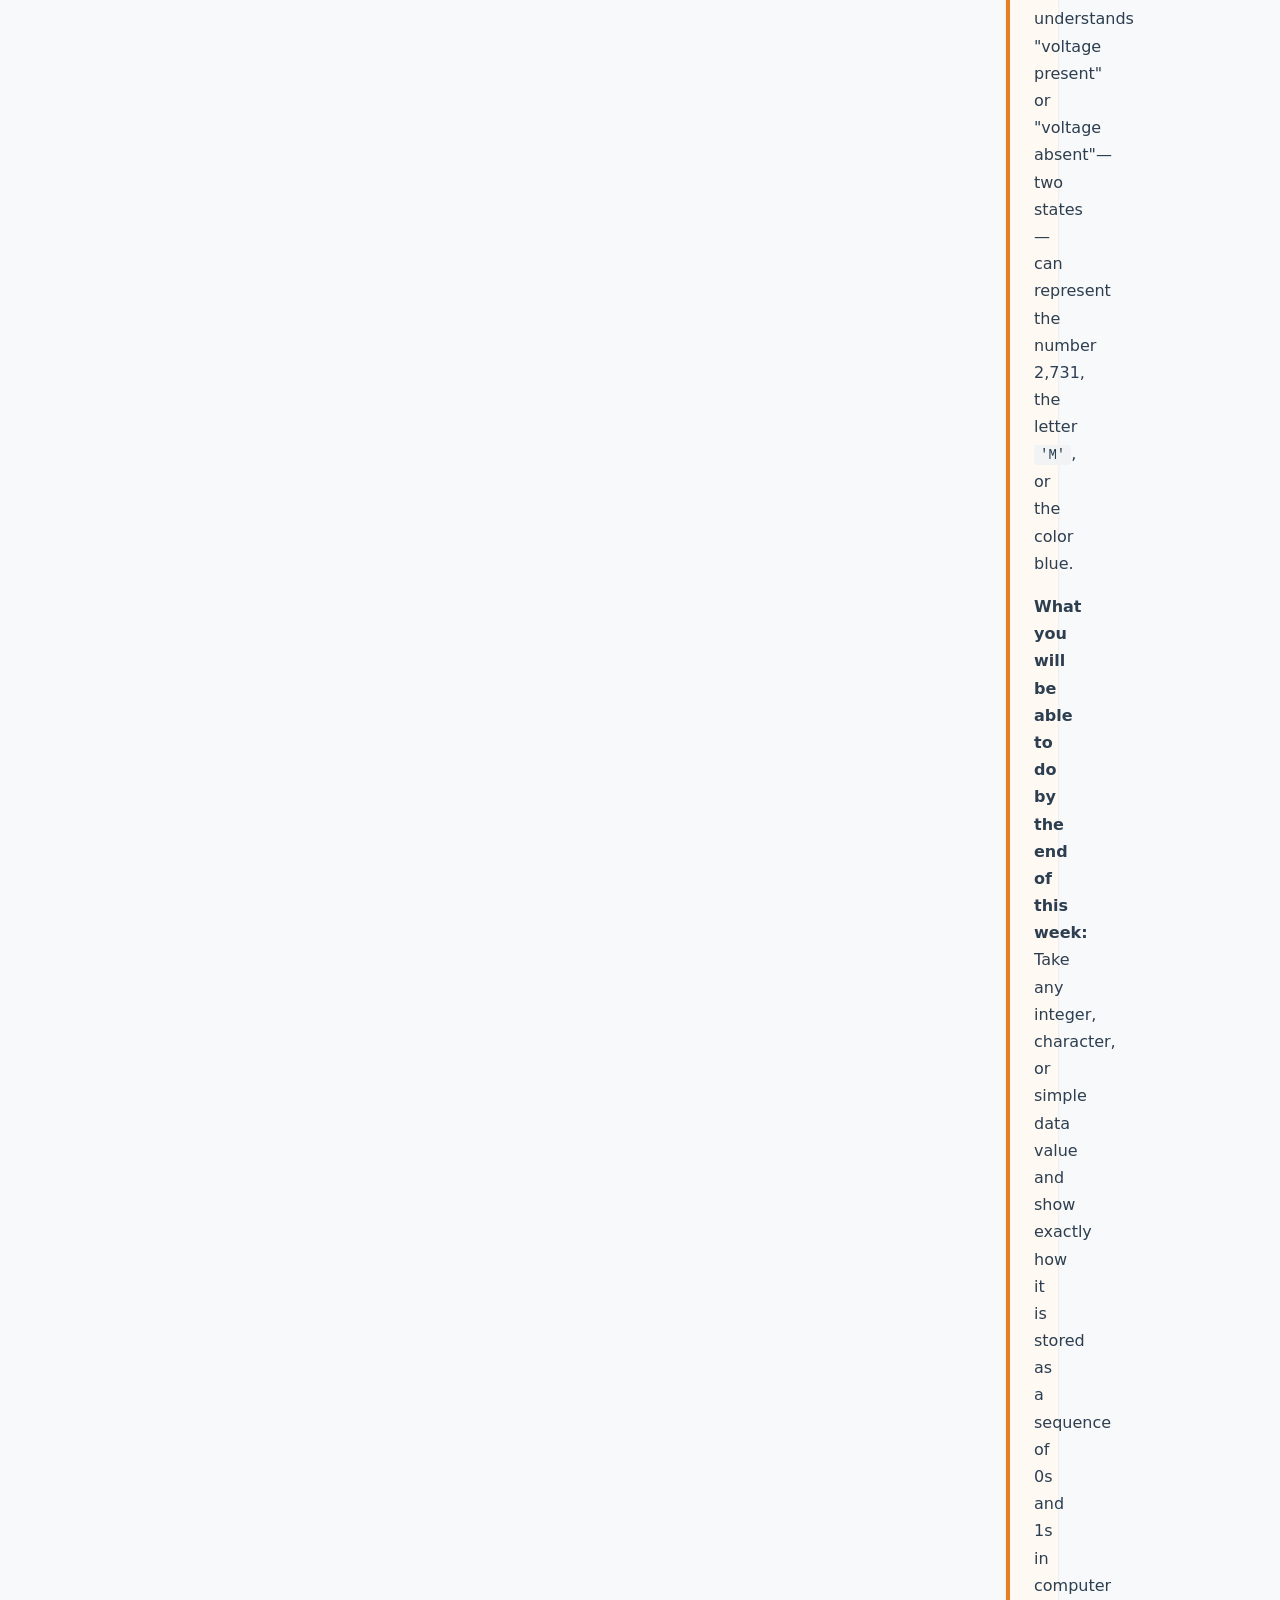
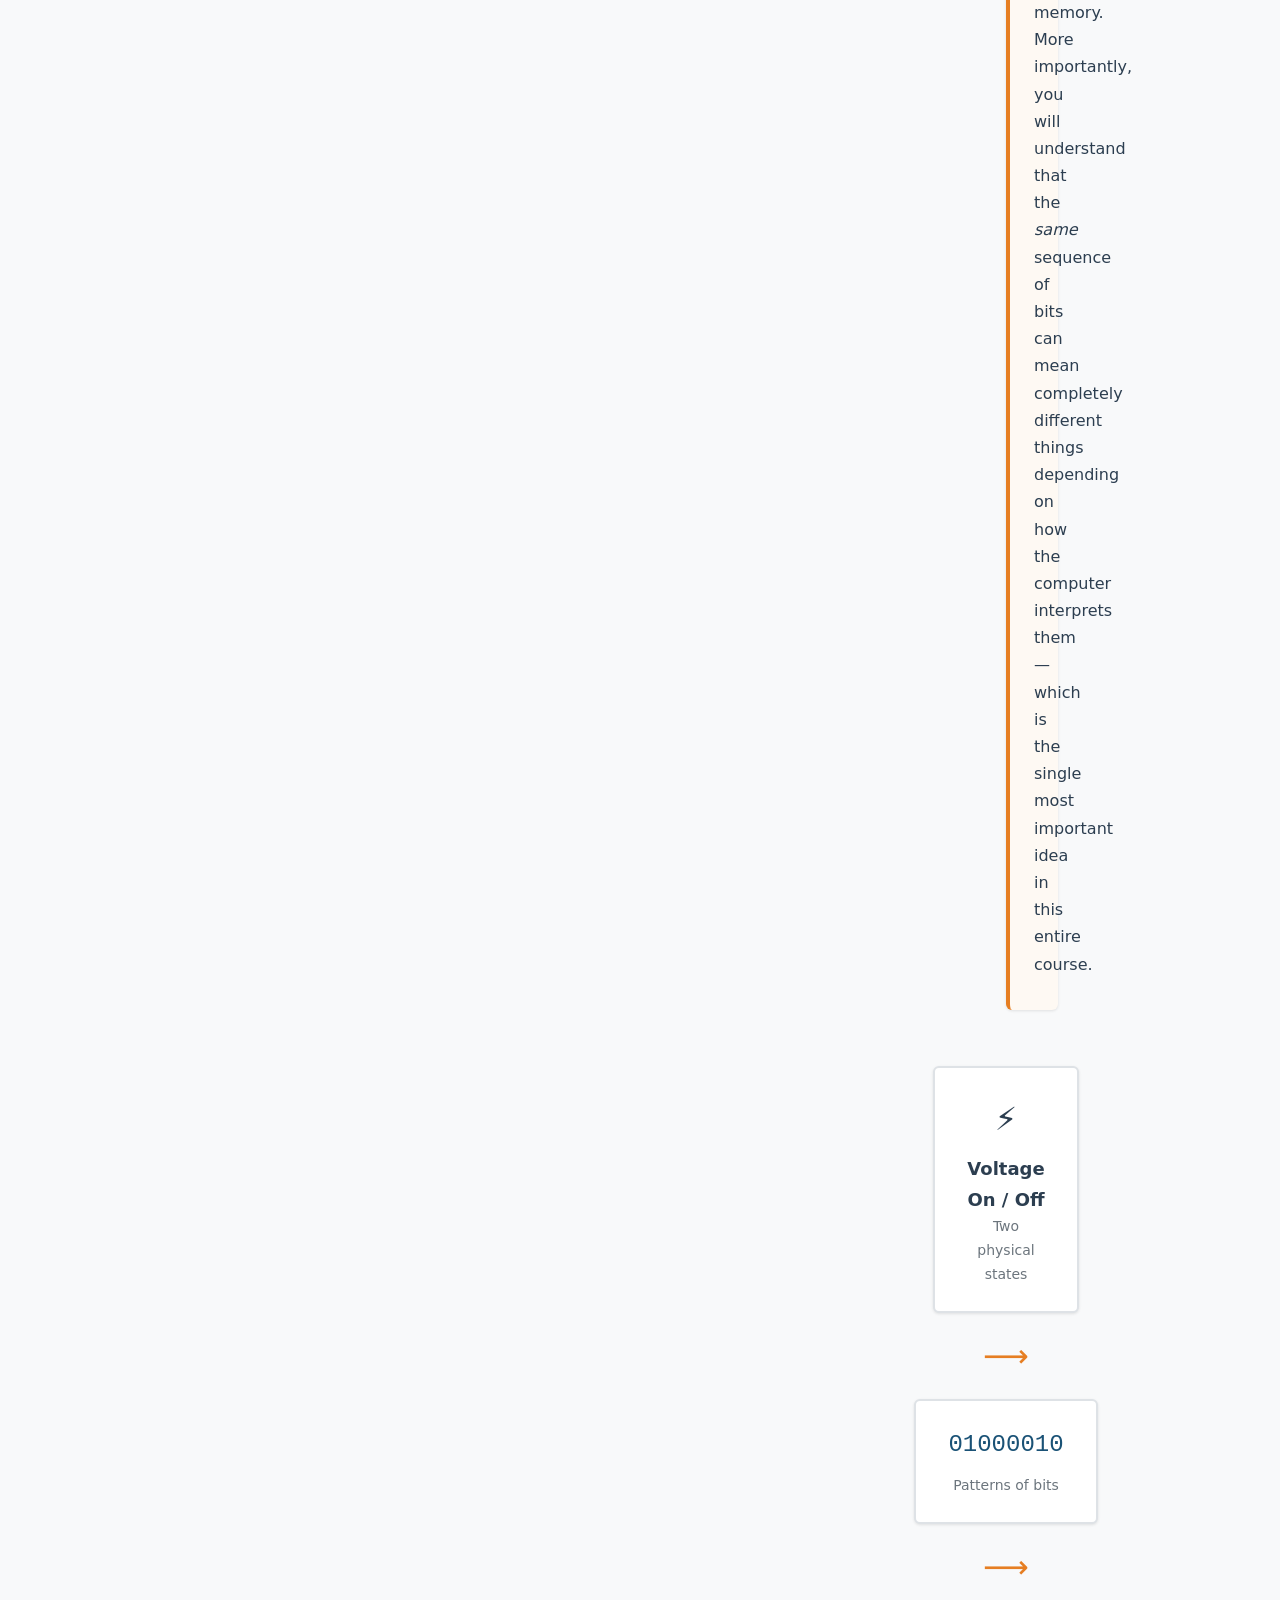
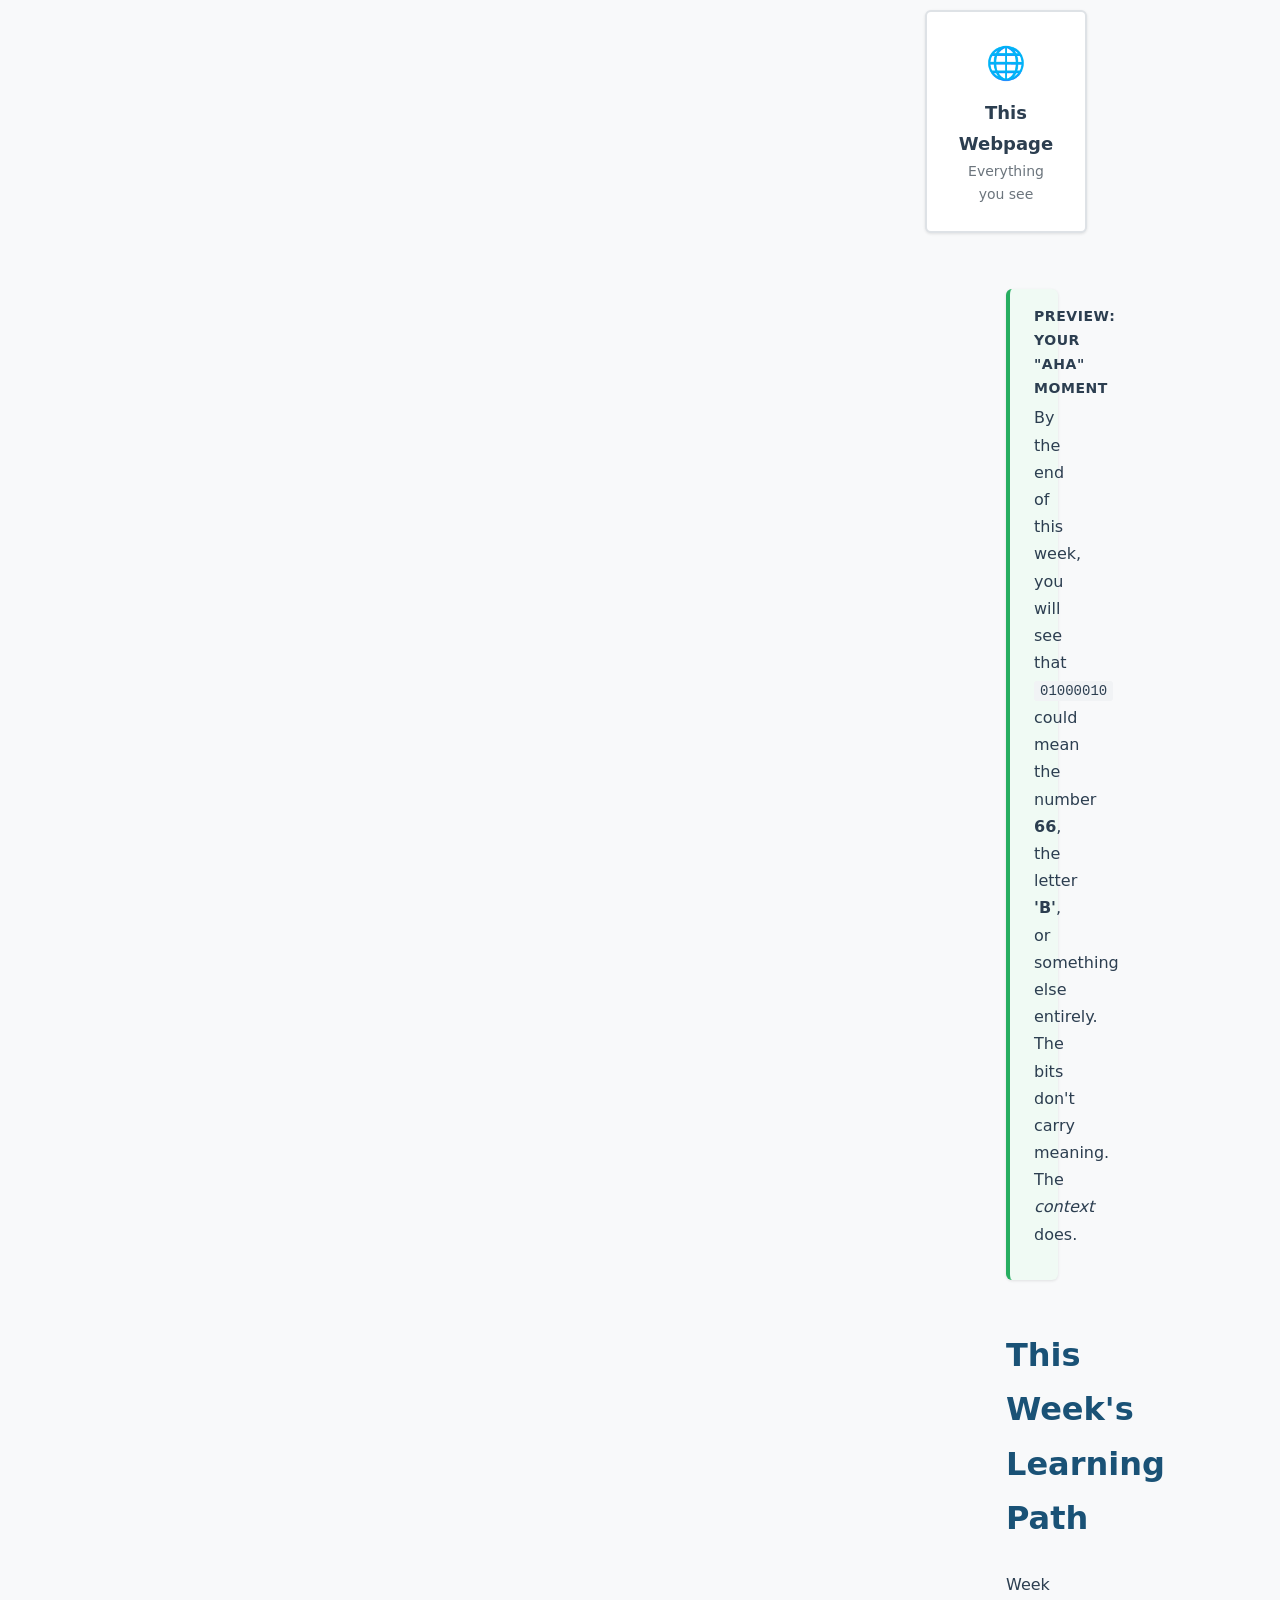
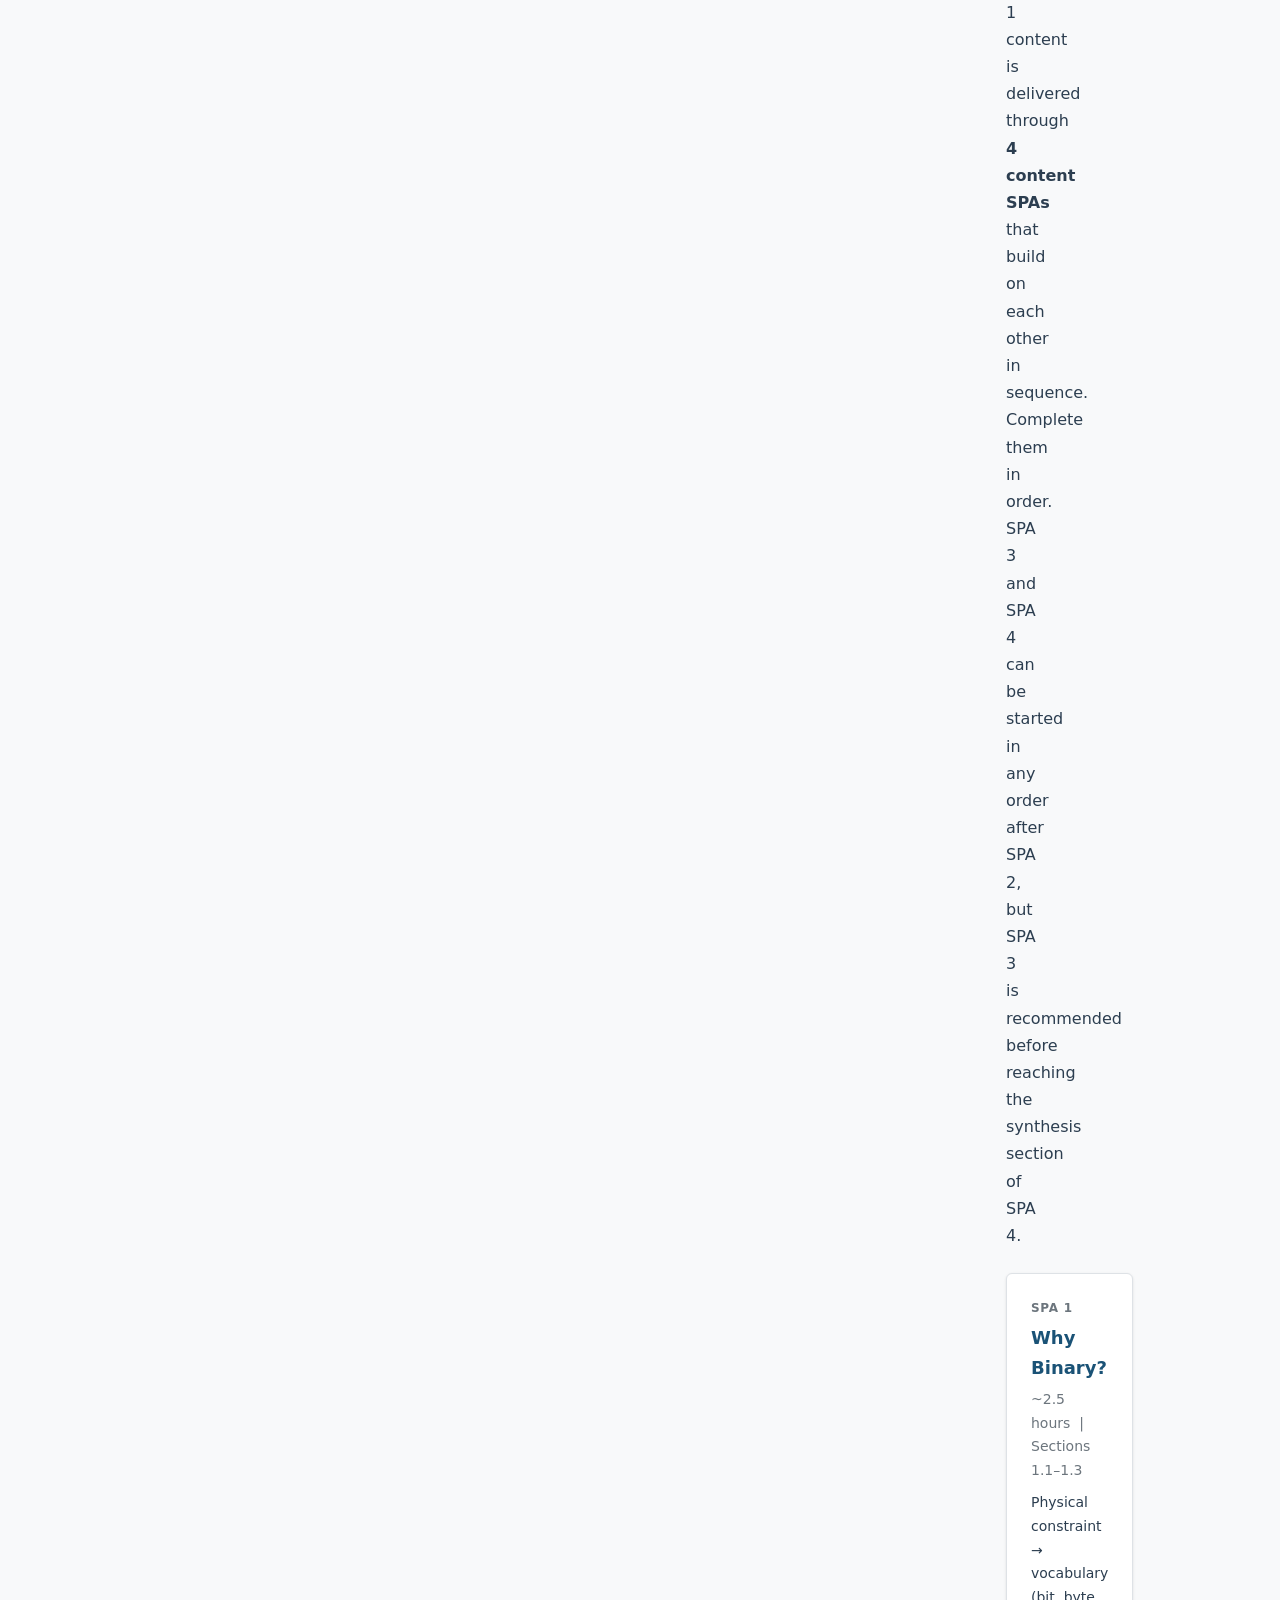
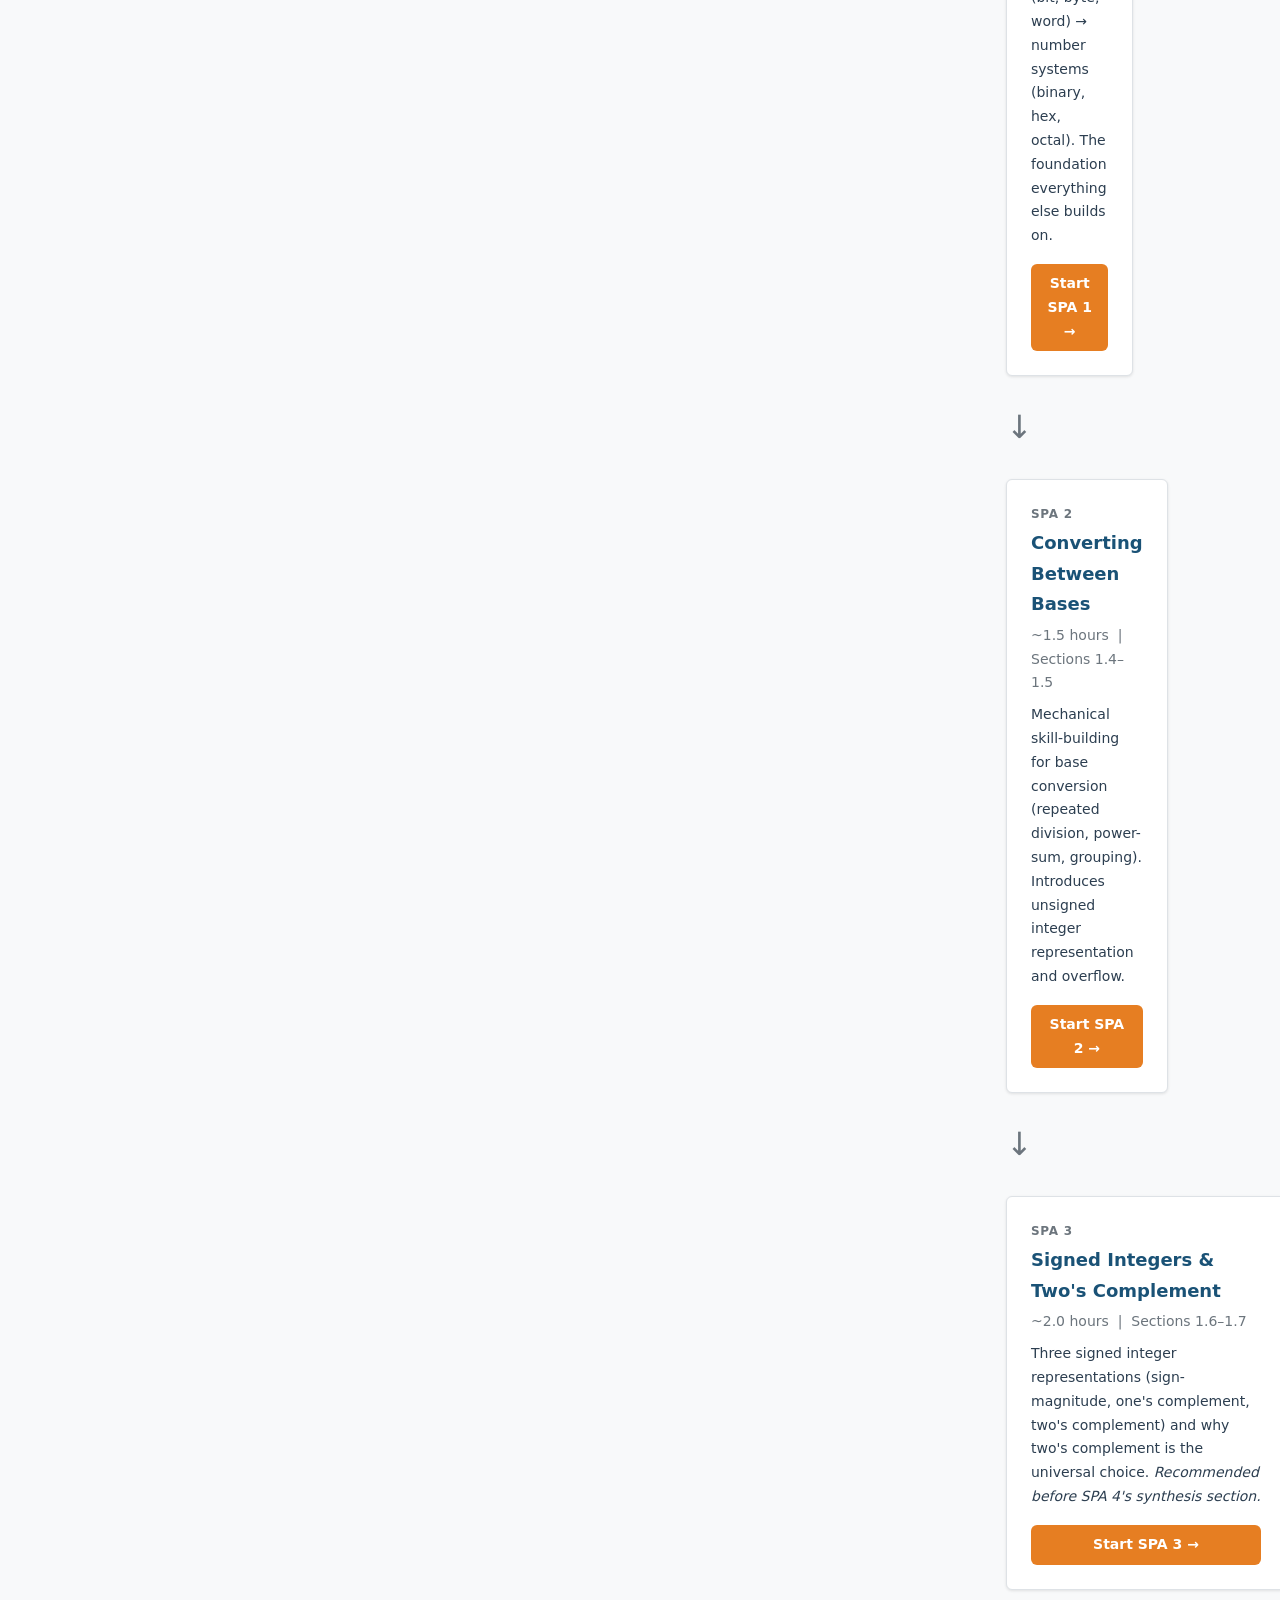
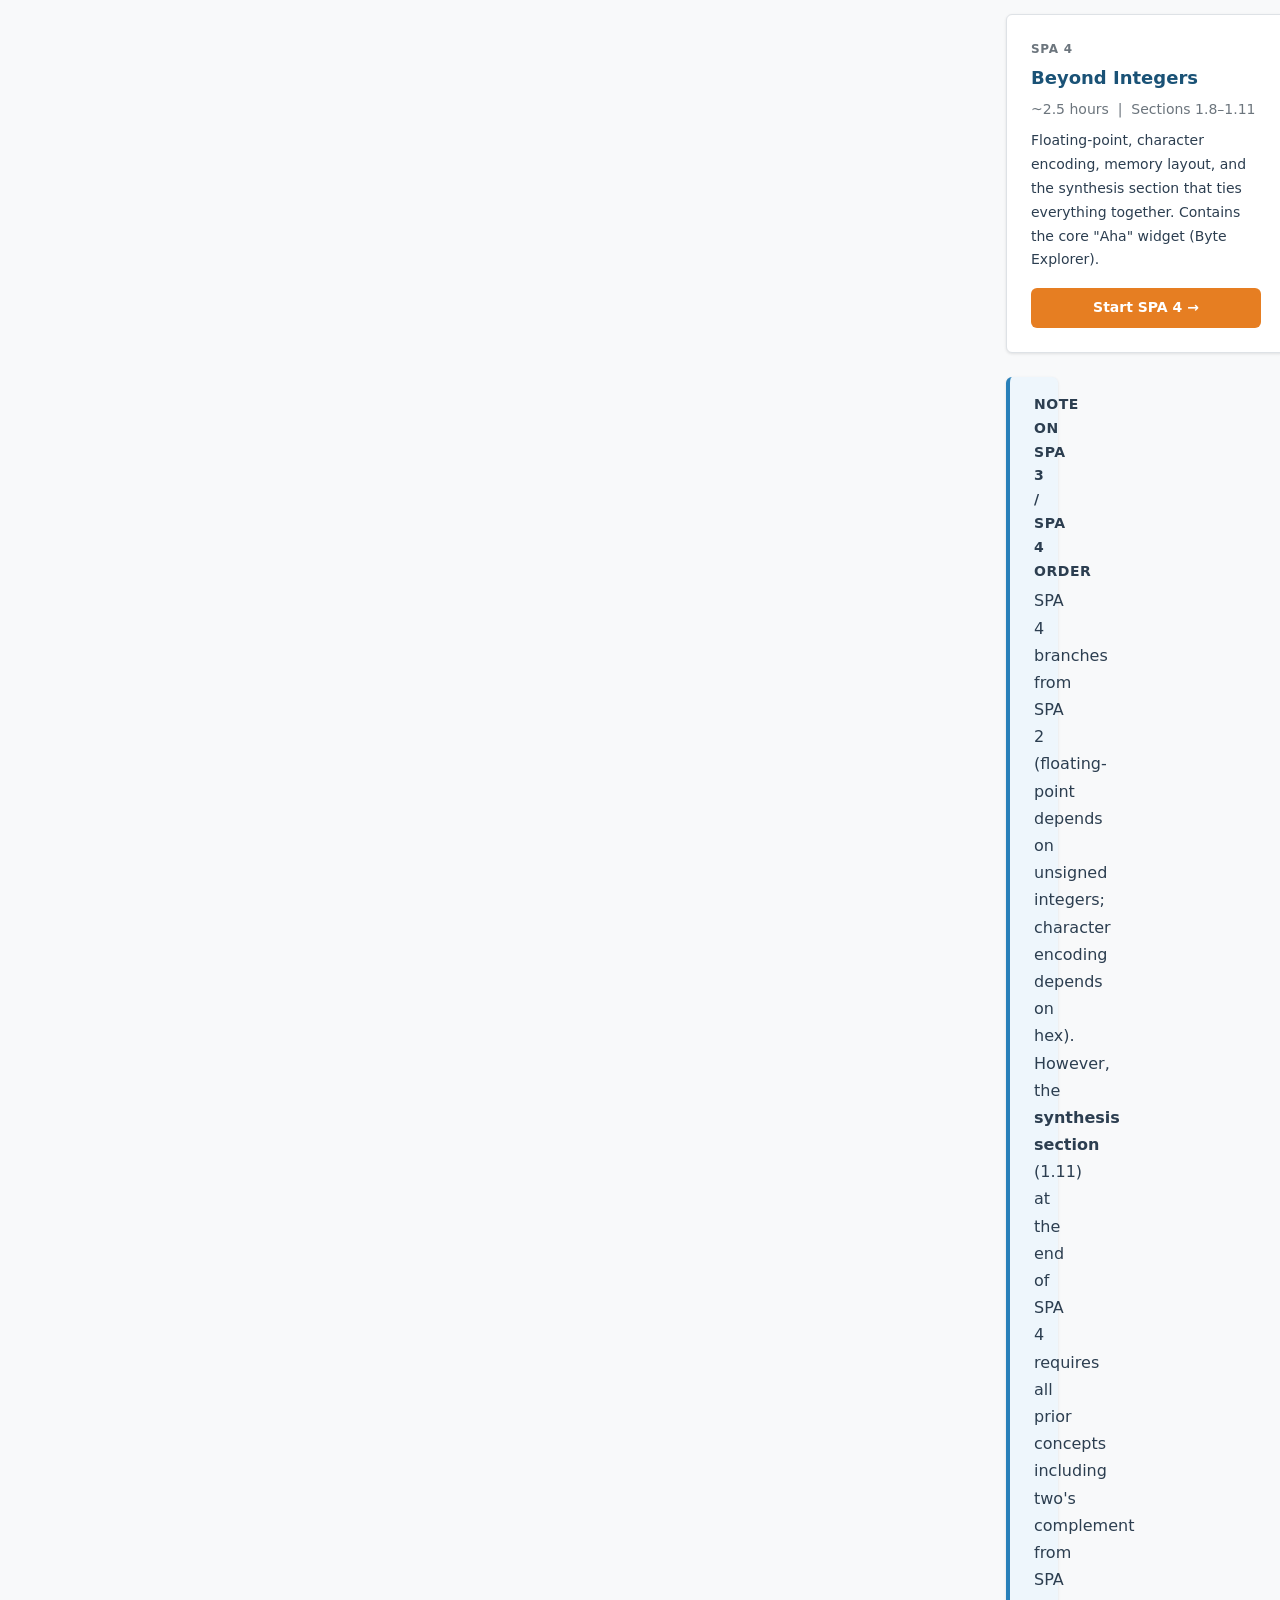
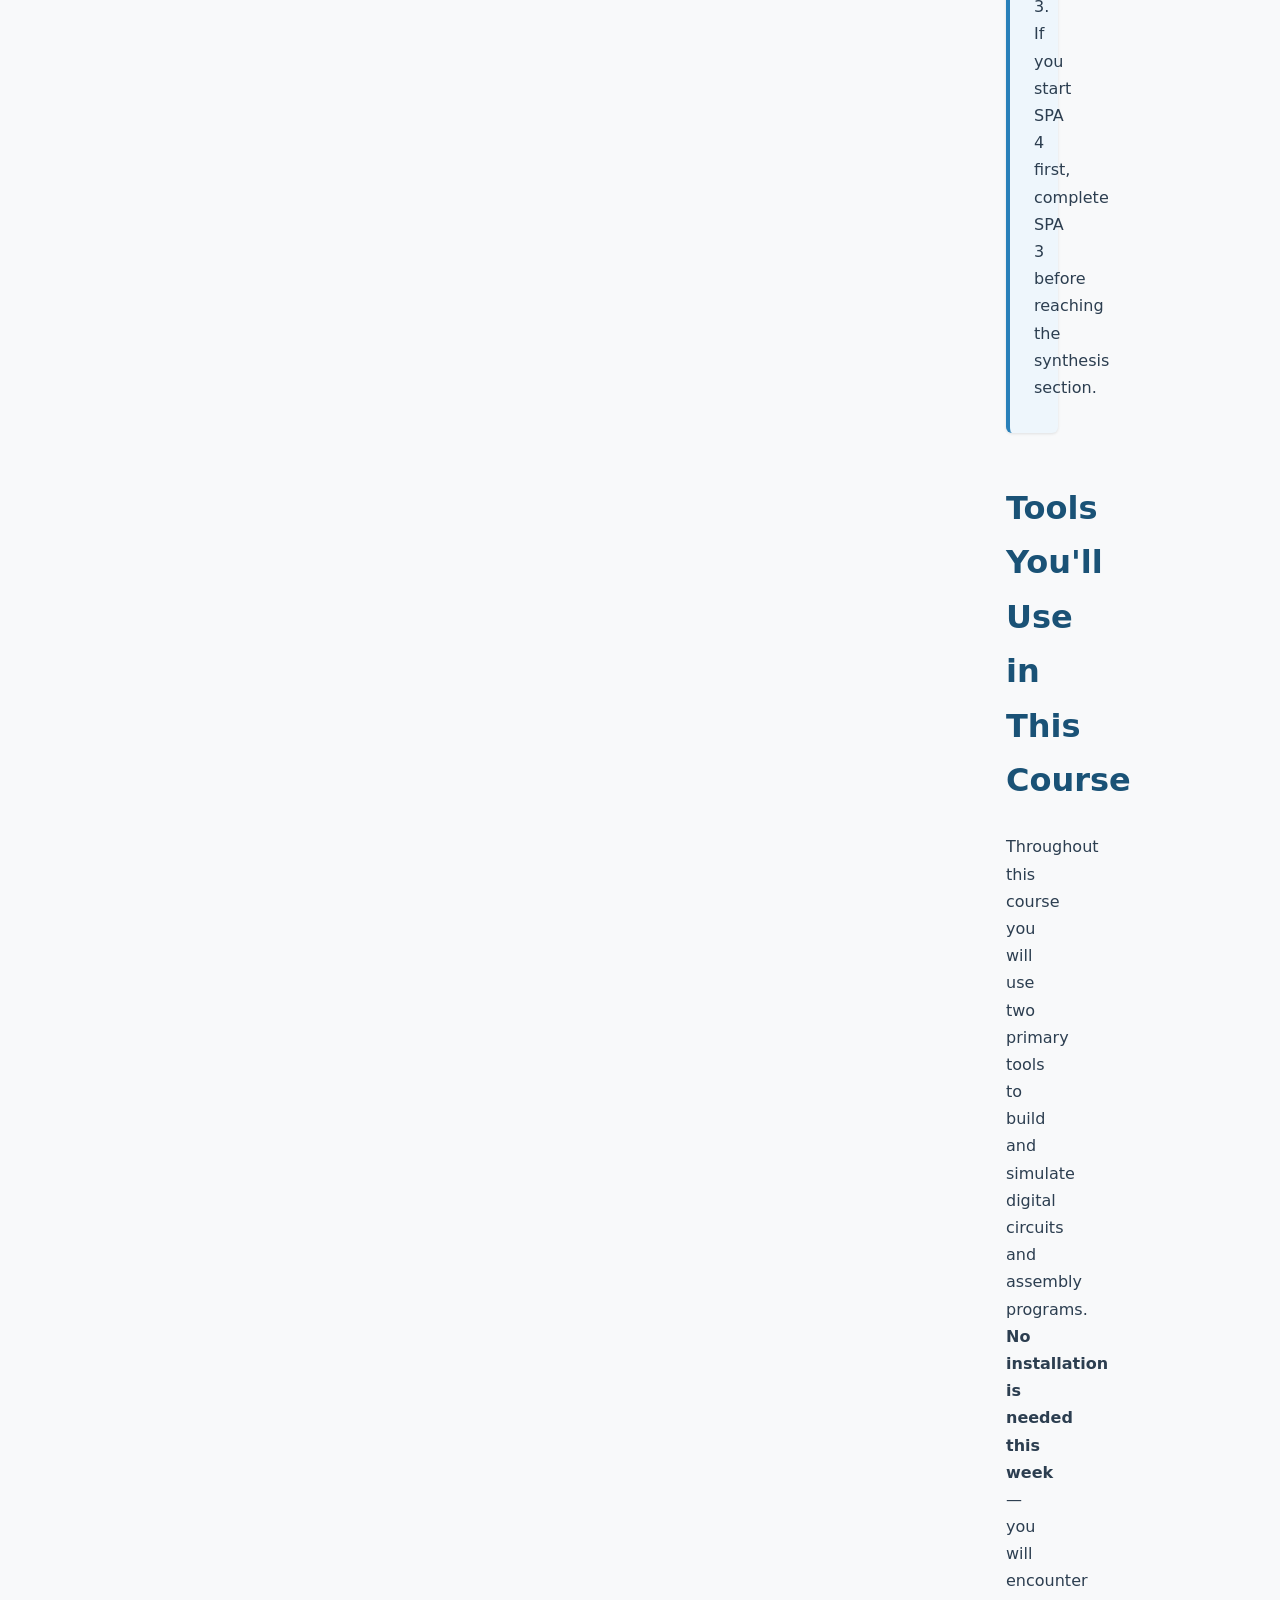
==== commit ae715a73: "Add files via upload" ====
--- a/spas/week1/00-orientation.html
+++ b/spas/week1/00-orientation.html
@@ -1,10 +1,16 @@
 <!DOCTYPE html>
-<html lang="en" data-spa-id="00" data-section-ids="sec-hook,sec-path,sec-tools,sec-how,sec-progress">
+<html lang="en" data-spa-id="00">
 <head>
   <meta charset="UTF-8">
   <meta name="viewport" content="width=device-width, initial-scale=1.0">
   <title>CSC210 — Week 1 Orientation: What Is a Byte?</title>
   <link rel="stylesheet" href="shared/style.css">
+  <style>
+    /* Override: single-column layout for orientation SPA */
+    .sp-shell {
+      max-width: 780px;
+    }
+  </style>
 </head>
 <body>
 
@@ -12,33 +18,28 @@
   <header class="sp-header">
     <div class="sp-header__title">CSC210 — Computer Organization & Architecture</div>
     <nav class="sp-header__breadcrumb" aria-label="Breadcrumb">
-      <a href="../../syllabus/CSC210-Syllabus-Fall2026.md">Syllabus</a> &rsaquo;
-      <a href="#">Week 1</a> &rsaquo;
-      <span>Orientation</span>
+      Week 1 &rsaquo; <span>Orientation</span>
     </nav>
   </header>
 
-  <!-- ==================== Shell ==================== -->
+  <!-- ==================== Shell (Single Column) ==================== -->
   <div class="sp-shell">
-
-    <!-- ---------- Sidebar ---------- -->
-    <aside class="sp-sidebar">
-      <div class="sp-sidebar__title">Week 1 SPAs</div>
-      <ul class="sp-sidebar__nav">
-        <li><a href="00-orientation.html" data-spa="00">Orientation</a></li>
-        <li><a href="01-why-binary.html" data-spa="01">Why Binary?</a></li>
-        <li><a href="02-base-conversion.html" data-spa="02">Converting Between Bases</a></li>
-        <li><a href="03-signed-integers.html" data-spa="03">Signed Integers & Two's Complement</a></li>
-        <li><a href="04-beyond-integers.html" data-spa="04">Beyond Integers</a></li>
-        <li><hr class="sp-sidebar__divider"></li>
-        <li><a href="../../syllabus/CSC210-Syllabus-Fall2026.md">Full Syllabus</a></li>
-      </ul>
-
-      <div class="sp-sidebar__title" style="margin-top:1.5rem;">On This Page</div>
-      <ul class="sp-sidebar__nav sp-sidebar__sections">
-        <!-- Section links injected by nav.js -->
-      </ul>
-    </aside>
+    <div>
+      <!-- SPA Navigation — compact inline list -->
+      <nav aria-label="Week 1 SPAs" style="margin-bottom:2rem;">
+        <ul class="sp-sidebar__nav" style="display:flex;flex-wrap:wrap;gap:.25rem .5rem;">
+          <li><a href="00-orientation.html" data-spa="00" style="white-space:nowrap;">Orientation</a></li>
+          <li style="display:flex;align-items:center;color:var(--color-text-muted);">·</li>
+          <li><a href="01-why-binary.html" data-spa="01" style="white-space:nowrap;">Why Binary?</a></li>
+          <li style="display:flex;align-items:center;color:var(--color-text-muted);">·</li>
+          <li><a href="02-base-conversion.html" data-spa="02" style="white-space:nowrap;">Converting Between Bases</a></li>
+          <li style="display:flex;align-items:center;color:var(--color-text-muted);">·</li>
+          <li><a href="03-signed-integers.html" data-spa="03" style="white-space:nowrap;">Signed Integers</a></li>
+          <li style="display:flex;align-items:center;color:var(--color-text-muted);">·</li>
+          <li><a href="04-beyond-integers.html" data-spa="04" style="white-space:nowrap;">Beyond Integers</a></li>
+        </ul>
+      </nav>
+    </div>
 
     <!-- ---------- Main Content ---------- -->
     <main class="sp-main">
@@ -160,7 +161,7 @@
           <div class="tool-card__icon">🔌</div>
           <div>
             <div class="tool-card__name">Logisim Classic 2.7.1</div>
-            <div class="tool-card__desc">Starting Week 2, you will build digital circuits from primitive logic gates (AND, OR, NOT, NAND, etc.). By the end of the course, you will have constructed a complete CPU simulation&mdash;all within a single <code>.circ</code> file. Hosted for download on the course page.</div>
+            <div class="tool-card__desc">Starting Week 2, you will build digital circuits from primitive logic gates (AND, OR, NOT, NAND, etc.). By the end of the course, you will have constructed a complete CPU simulation&mdash;all within a single <code>.circ</code> file.</div>
           </div>
         </div>
 
@@ -190,10 +191,10 @@
         <h2>How This Course Works</h2>
 
         <h3>Accessing Course Materials</h3>
-        <p>All primary learning content is delivered through <strong>Single-Page Applications (SPAs)</strong> like this one. Each SPA contains prose, interactive widgets, and explicit references to the Saylor CS301 textbook. Navigate through SPAs in the order presented on the sidebar.</p>
+        <p>All primary learning content is delivered through <strong>Single-Page Applications (SPAs)</strong> like this one. Each SPA contains prose, interactive widgets, and explicit references to the Saylor CS301 textbook. Navigate through SPAs in the order presented above.</p>
 
         <h3>Submitting Assignments</h3>
-        <p>Assignments include Logisim circuit checkpoints, MIPS programming exercises, and research papers. Submission instructions and deadlines are listed in the <a href="../../syllabus/CSC210-Syllabus-Fall2026.md">full syllabus</a>. All Logisim work is contained within a <strong>single <code>.circ</code> file</strong> that grows each week&mdash;never create a new file.</p>
+        <p>Assignments include Logisim circuit checkpoints, MIPS programming exercises, and research papers. All Logisim work is contained within a <strong>single <code>.circ</code> file</strong> that grows each week&mdash;never create a new file.</p>
 
         <h3>Weekly Effort Expectation</h3>
         <p>This is a <strong>3-unit course</strong> requiring approximately <strong>9 hours per week</strong>:</p>
@@ -208,8 +209,6 @@
           <li><strong>Quiz 1</strong> (Week 4) — Covers Weeks 1&ndash;4, all of Phase 1. This includes everything from this week's binary representation through sequential logic and flip-flops.</li>
           <li><strong>Midterm Exam</strong> (Week 8) — Covers Weeks 1&ndash;8, Phases 1 and 2.</li>
         </ul>
-
-        <p>For the complete assessment schedule, see the <a href="../../syllabus/CSC210-Syllabus-Fall2026.md">full syllabus</a>.</p>
       </section>
 
       <!-- ============================================================
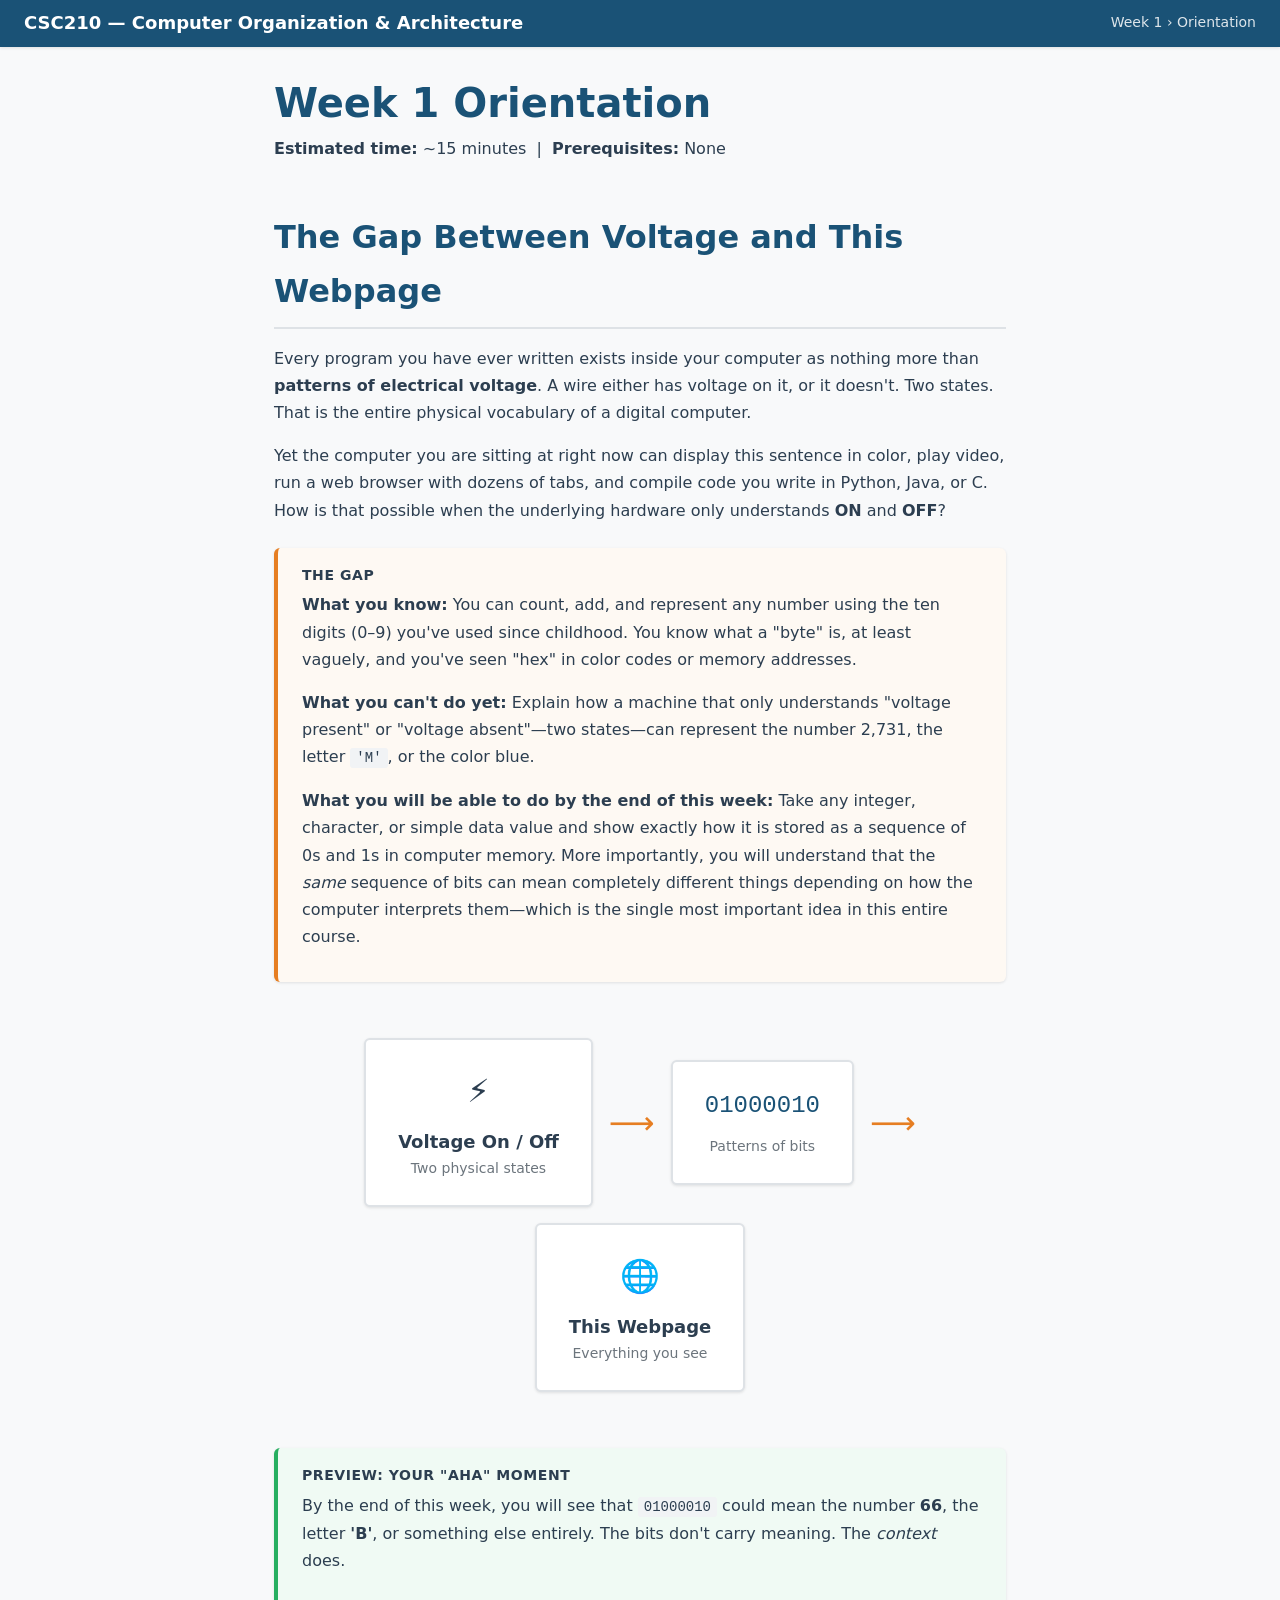
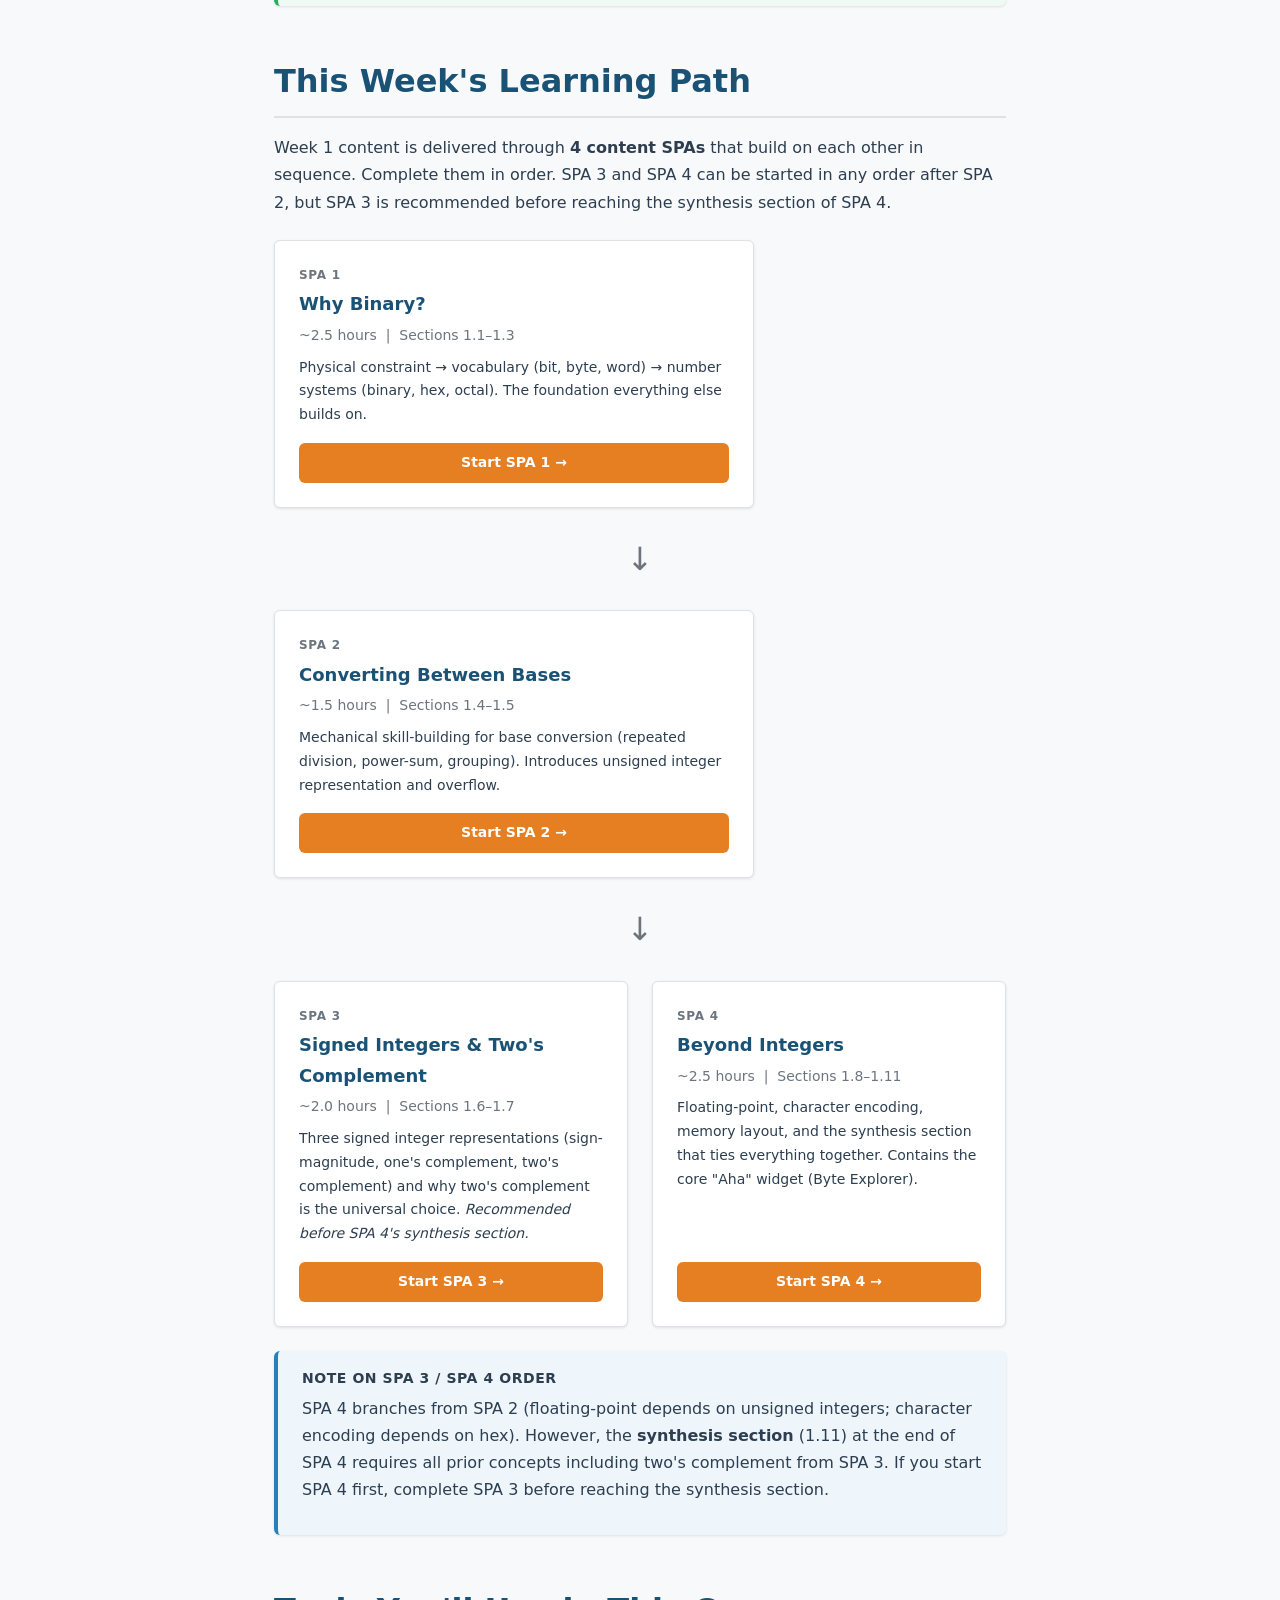
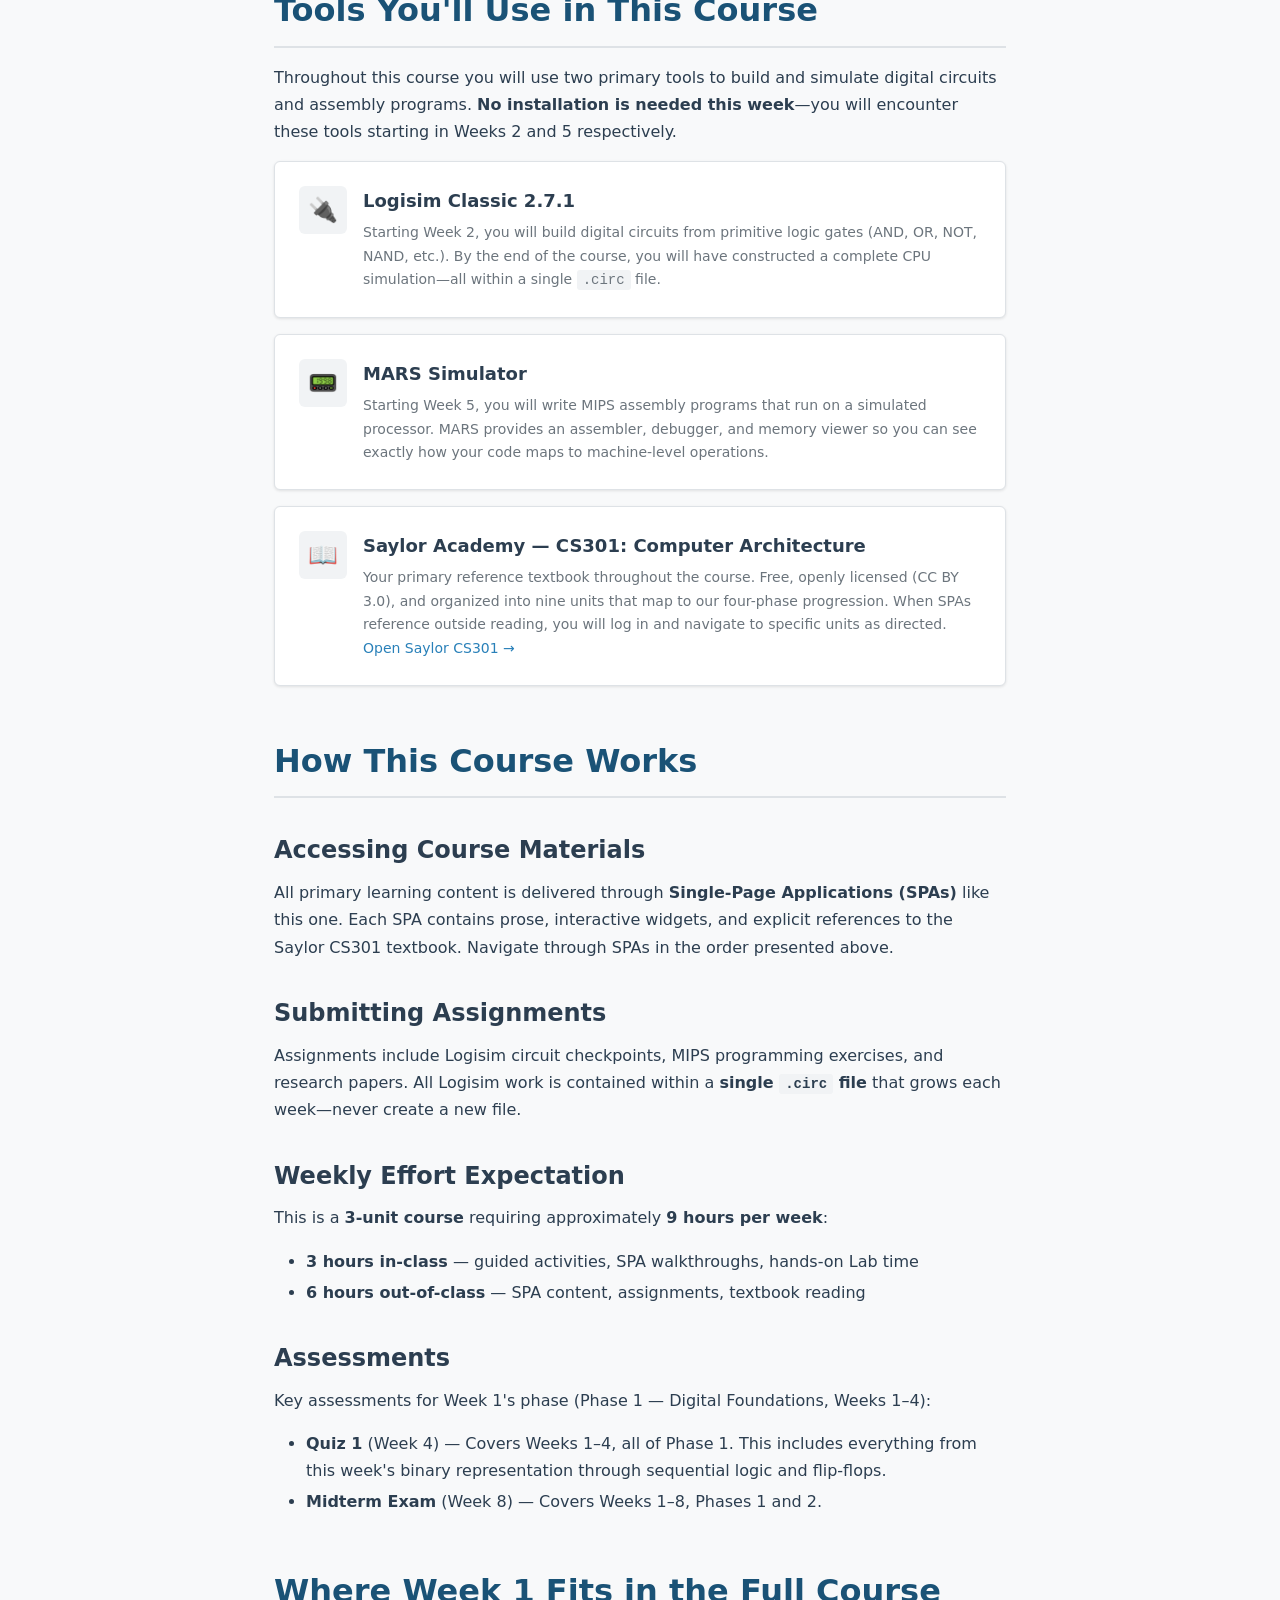
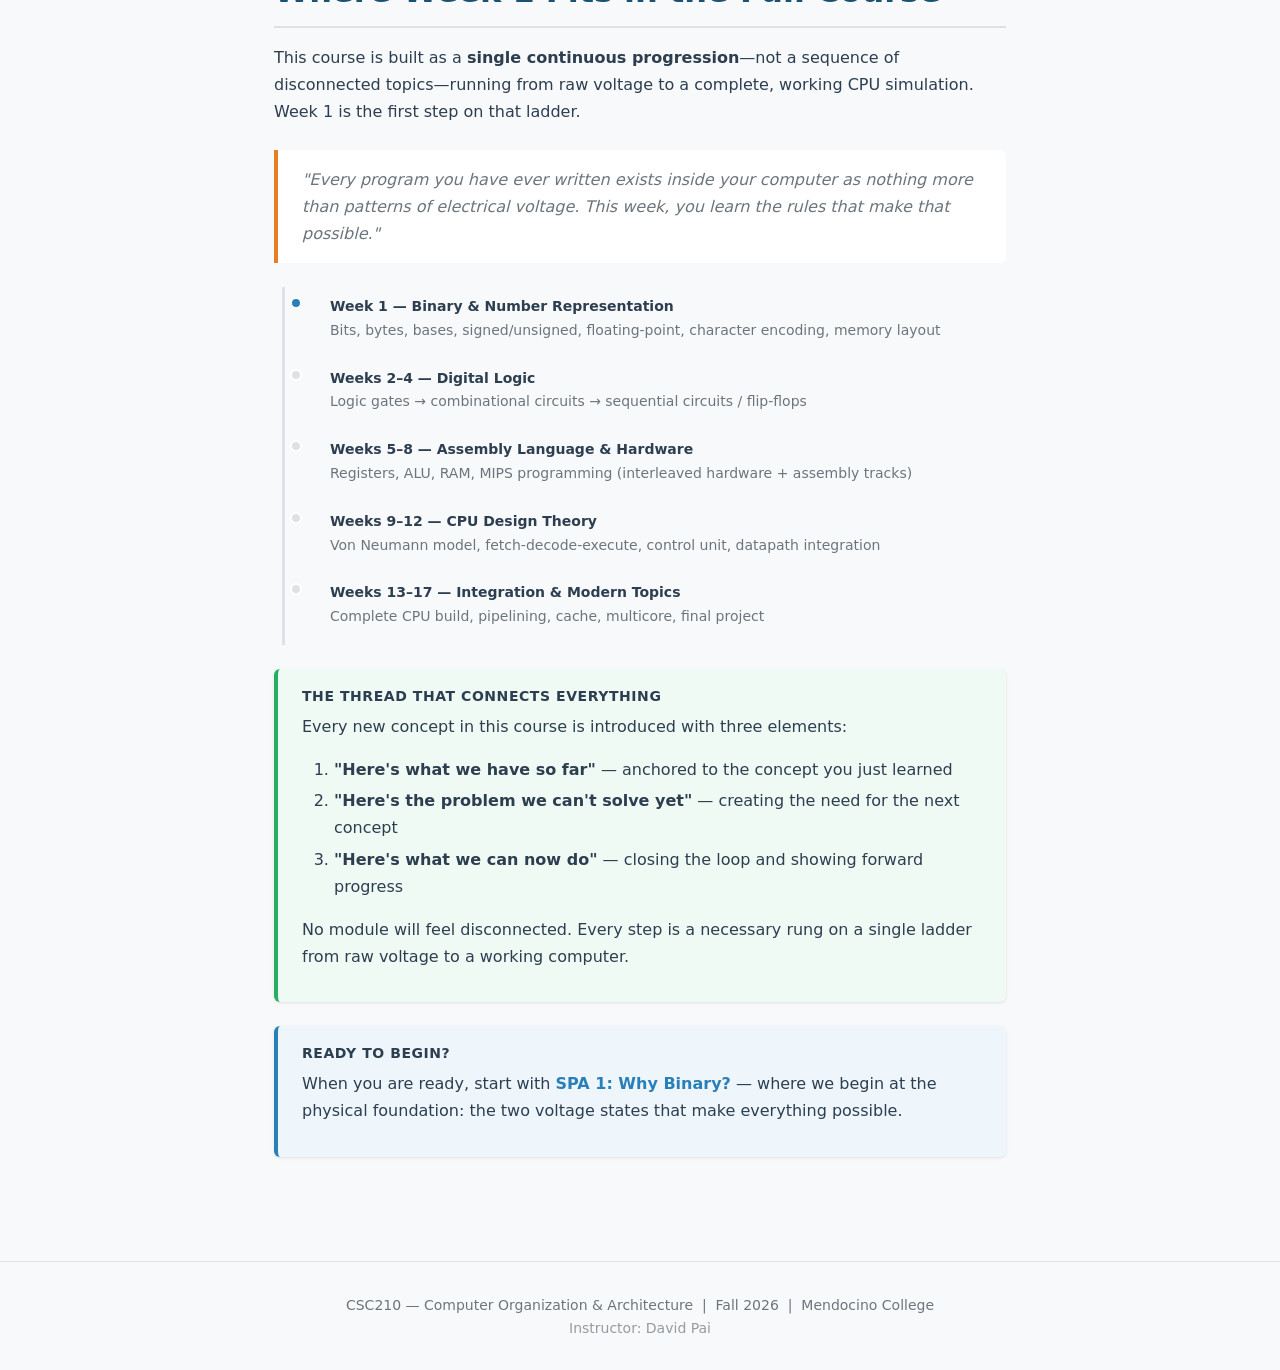
==== commit 89ff44e3: "Add files via upload" ====
--- a/spas/week1/00-orientation.html
+++ b/spas/week1/00-orientation.html
@@ -8,7 +8,11 @@
   <style>
     /* Override: single-column layout for orientation SPA */
     .sp-shell {
+      display: block;
       max-width: 780px;
+    }
+    .sp-main {
+      padding-left: 0;
     }
   </style>
 </head>
@@ -24,23 +28,6 @@
 
   <!-- ==================== Shell (Single Column) ==================== -->
   <div class="sp-shell">
-    <div>
-      <!-- SPA Navigation — compact inline list -->
-      <nav aria-label="Week 1 SPAs" style="margin-bottom:2rem;">
-        <ul class="sp-sidebar__nav" style="display:flex;flex-wrap:wrap;gap:.25rem .5rem;">
-          <li><a href="00-orientation.html" data-spa="00" style="white-space:nowrap;">Orientation</a></li>
-          <li style="display:flex;align-items:center;color:var(--color-text-muted);">·</li>
-          <li><a href="01-why-binary.html" data-spa="01" style="white-space:nowrap;">Why Binary?</a></li>
-          <li style="display:flex;align-items:center;color:var(--color-text-muted);">·</li>
-          <li><a href="02-base-conversion.html" data-spa="02" style="white-space:nowrap;">Converting Between Bases</a></li>
-          <li style="display:flex;align-items:center;color:var(--color-text-muted);">·</li>
-          <li><a href="03-signed-integers.html" data-spa="03" style="white-space:nowrap;">Signed Integers</a></li>
-          <li style="display:flex;align-items:center;color:var(--color-text-muted);">·</li>
-          <li><a href="04-beyond-integers.html" data-spa="04" style="white-space:nowrap;">Beyond Integers</a></li>
-        </ul>
-      </nav>
-    </div>
-
     <!-- ---------- Main Content ---------- -->
     <main class="sp-main">
 
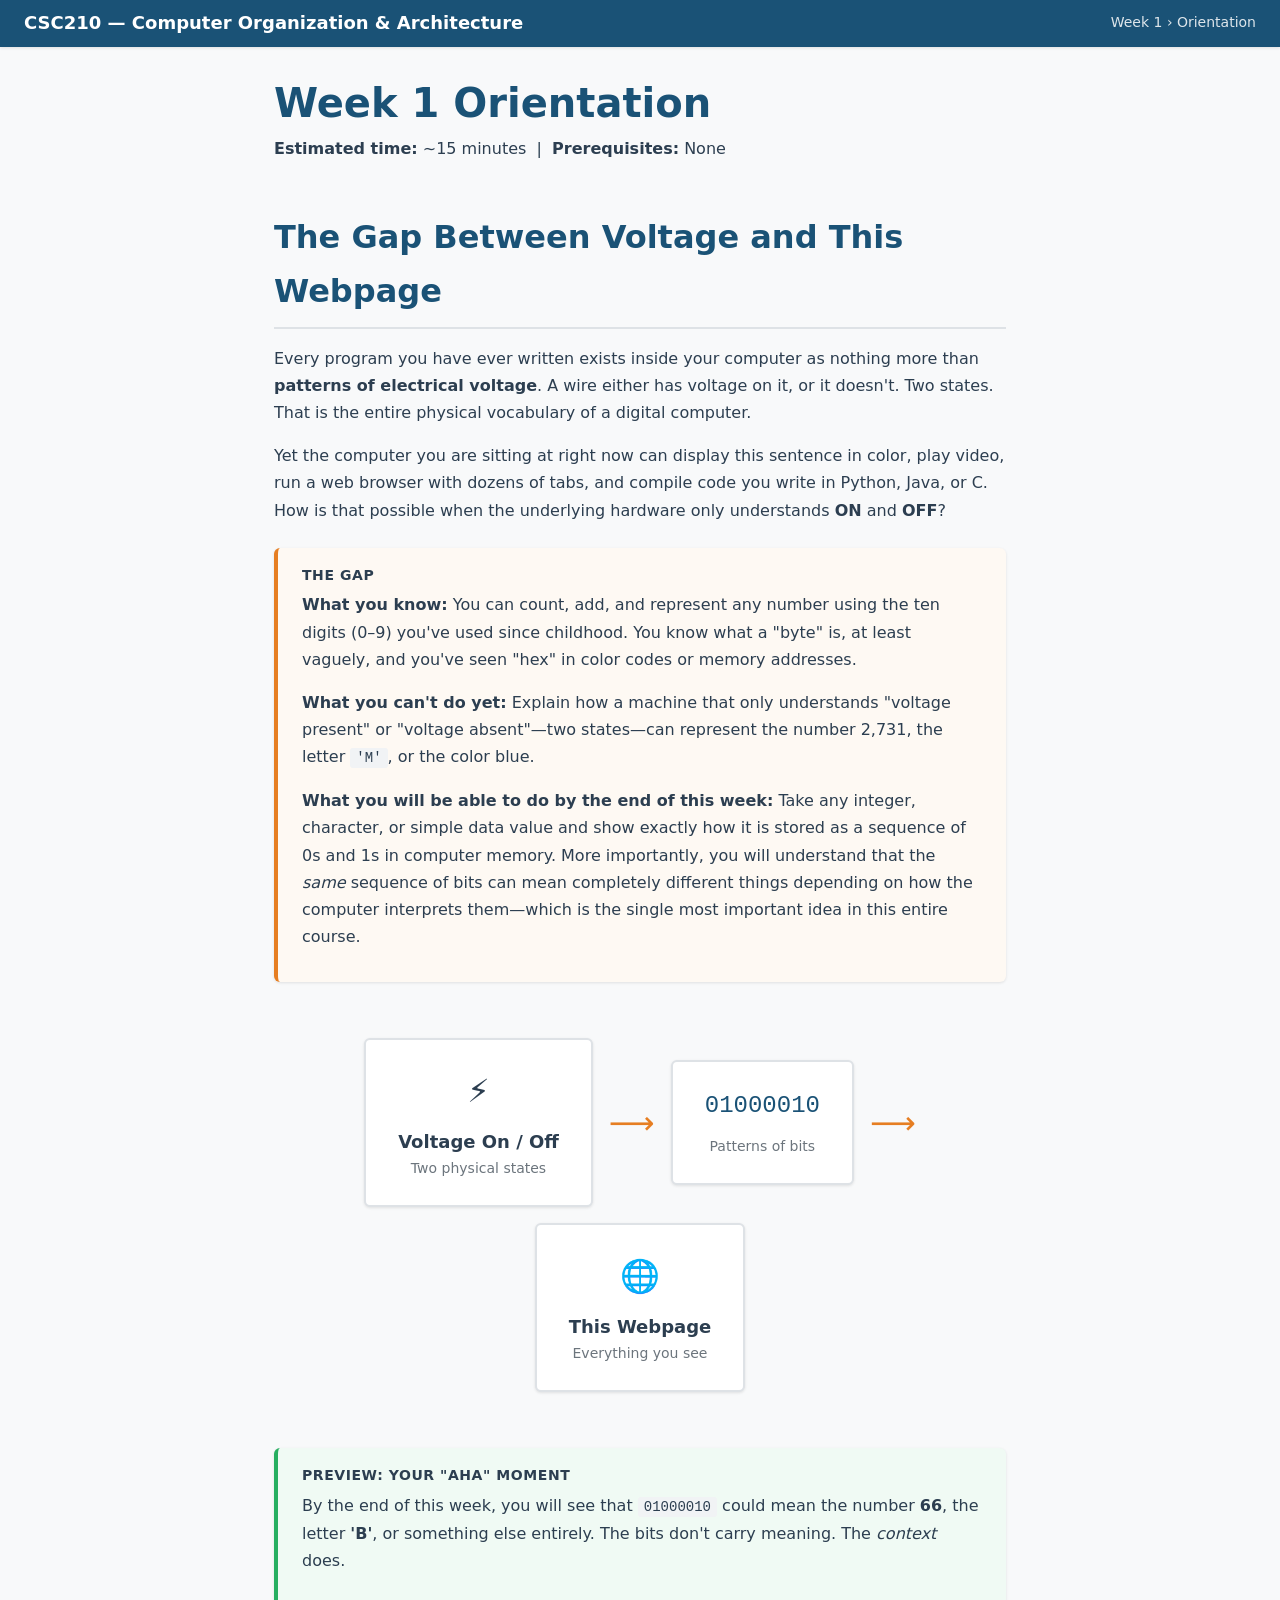
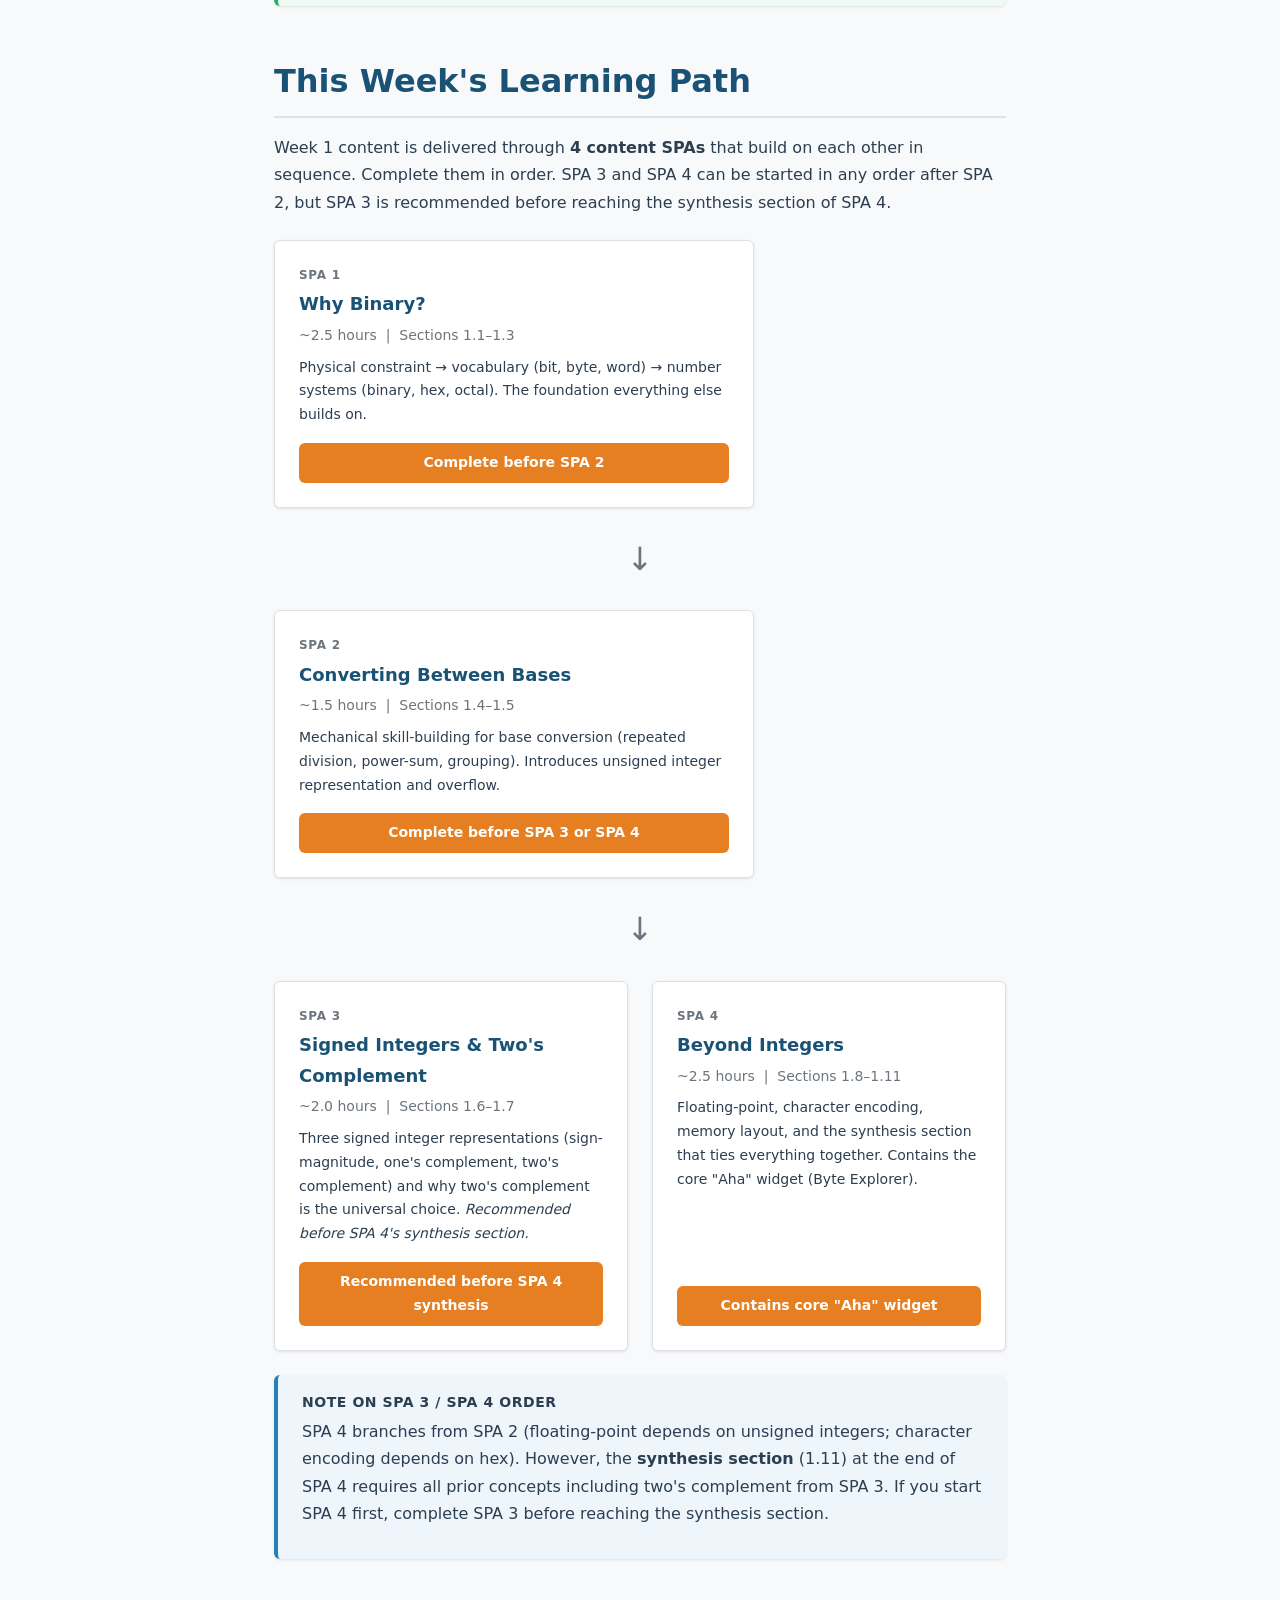
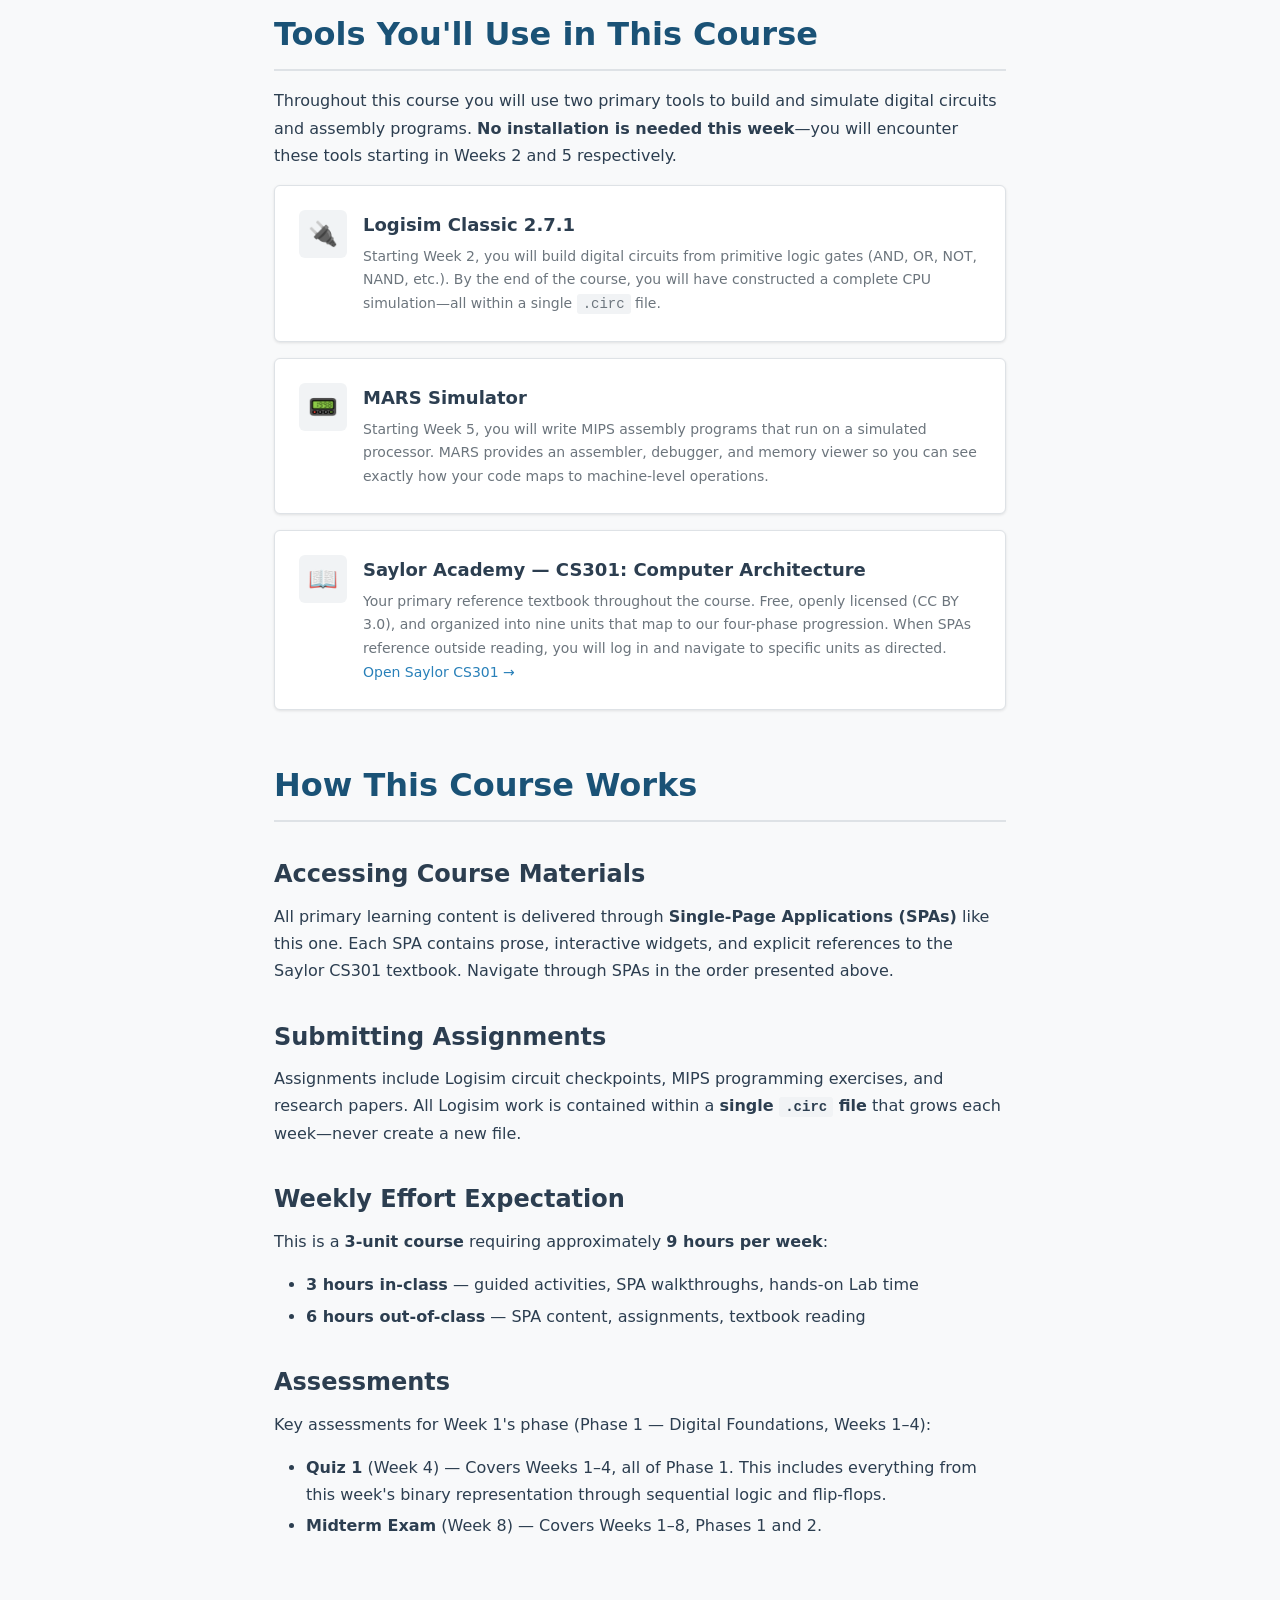
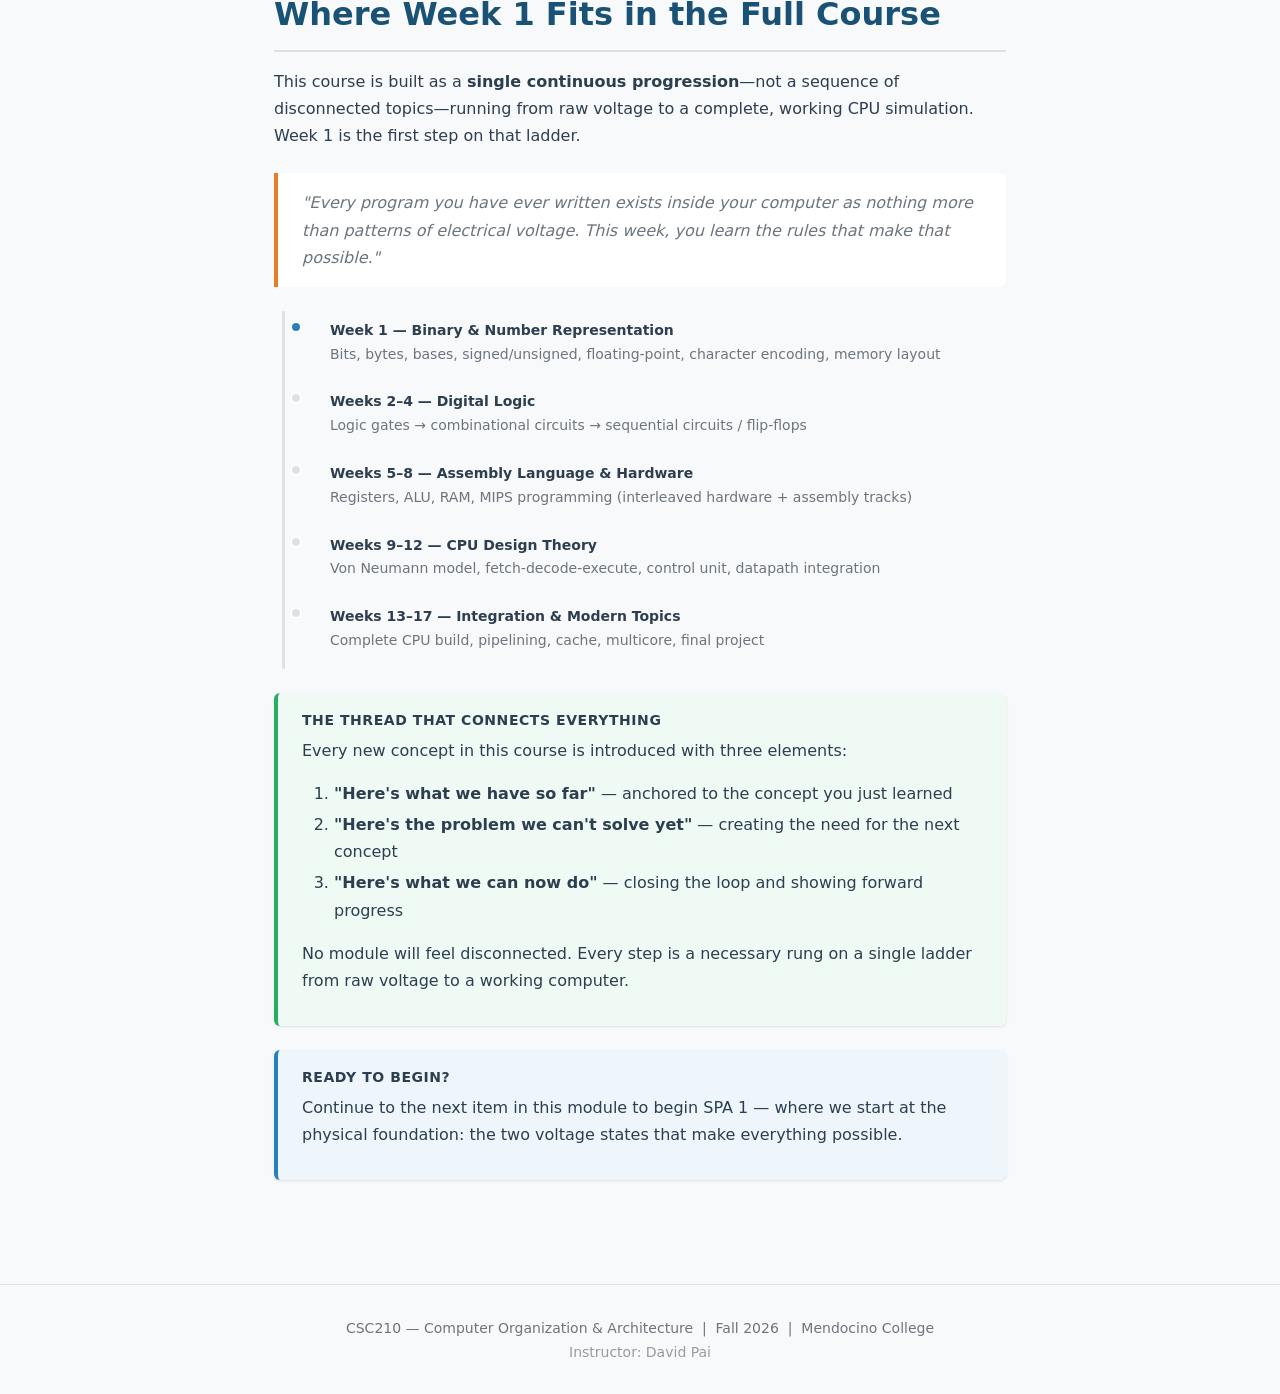
==== commit 970c75ea: "Add files via upload" ====
--- a/spas/week1/00-orientation.html
+++ b/spas/week1/00-orientation.html
@@ -92,7 +92,7 @@
             <div class="spa-card__title">Why Binary?</div>
             <div class="spa-card__time">~2.5 hours &nbsp;|&nbsp; Sections 1.1&ndash;1.3</div>
             <div class="spa-card__desc">Physical constraint → vocabulary (bit, byte, word) → number systems (binary, hex, octal). The foundation everything else builds on.</div>
-            <a class="spa-card__btn" href="01-why-binary.html">Start SPA 1 →</a>
+            <div class="spa-card__btn">Complete before SPA 2</div>
           </div>
         </div>
 
@@ -105,7 +105,7 @@
             <div class="spa-card__title">Converting Between Bases</div>
             <div class="spa-card__time">~1.5 hours &nbsp;|&nbsp; Sections 1.4&ndash;1.5</div>
             <div class="spa-card__desc">Mechanical skill-building for base conversion (repeated division, power-sum, grouping). Introduces unsigned integer representation and overflow.</div>
-            <a class="spa-card__btn" href="02-base-conversion.html">Start SPA 2 →</a>
+            <div class="spa-card__btn">Complete before SPA 3 or SPA 4</div>
           </div>
         </div>
 
@@ -118,14 +118,14 @@
             <div class="spa-card__title">Signed Integers & Two's Complement</div>
             <div class="spa-card__time">~2.0 hours &nbsp;|&nbsp; Sections 1.6&ndash;1.7</div>
             <div class="spa-card__desc">Three signed integer representations (sign-magnitude, one's complement, two's complement) and why two's complement is the universal choice. <em>Recommended before SPA 4's synthesis section.</em></div>
-            <a class="spa-card__btn" href="03-signed-integers.html">Start SPA 3 →</a>
+            <div class="spa-card__btn">Recommended before SPA 4 synthesis</div>
           </div>
           <div class="spa-card">
             <span class="spa-card__number">SPA 4</span>
             <div class="spa-card__title">Beyond Integers</div>
             <div class="spa-card__time">~2.5 hours &nbsp;|&nbsp; Sections 1.8&ndash;1.11</div>
             <div class="spa-card__desc">Floating-point, character encoding, memory layout, and the synthesis section that ties everything together. Contains the core "Aha" widget (Byte Explorer).</div>
-            <a class="spa-card__btn" href="04-beyond-integers.html">Start SPA 4 →</a>
+            <div class="spa-card__btn">Contains core "Aha" widget</div>
           </div>
         </div>
 
@@ -247,7 +247,7 @@
 
         <div class="callout callout--forward">
           <div class="callout__title">Ready to Begin?</div>
-          <p>When you are ready, start with <a href="01-why-binary.html"><strong>SPA 1: Why Binary?</strong></a> — where we begin at the physical foundation: the two voltage states that make everything possible.</p>
+          <p>Continue to the next item in this module to begin SPA 1 — where we start at the physical foundation: the two voltage states that make everything possible.</p>
         </div>
       </section>
 
--- a/spas/week1/shared/style.css
+++ b/spas/week1/shared/style.css
@@ -161,6 +161,24 @@
   height: 1px;
   background: var(--color-border);
   margin: var(--space-sm) 0;
+}
+
+/* ---------- Static SPA Labels (non-interactive) ---------- */
+/* Replaces cross-SPA <a> links with plain <span> elements.
+   The --active variant provides a visual "current SPA" indicator. */
+.sp-sidebar__spa {
+  display: block;
+  padding: var(--space-xs) var(--space-sm);
+  font-size: var(--fs-sm);
+  color: var(--color-text);
+  border-radius: var(--radius);
+  border-left: 3px solid transparent;
+}
+
+.sp-sidebar__spa--active {
+  border-left-color: var(--color-primary-lt);
+  background: var(--color-code-bg);
+  font-weight: 600;
 }
 
 /* ---------- Main Content ---------- */
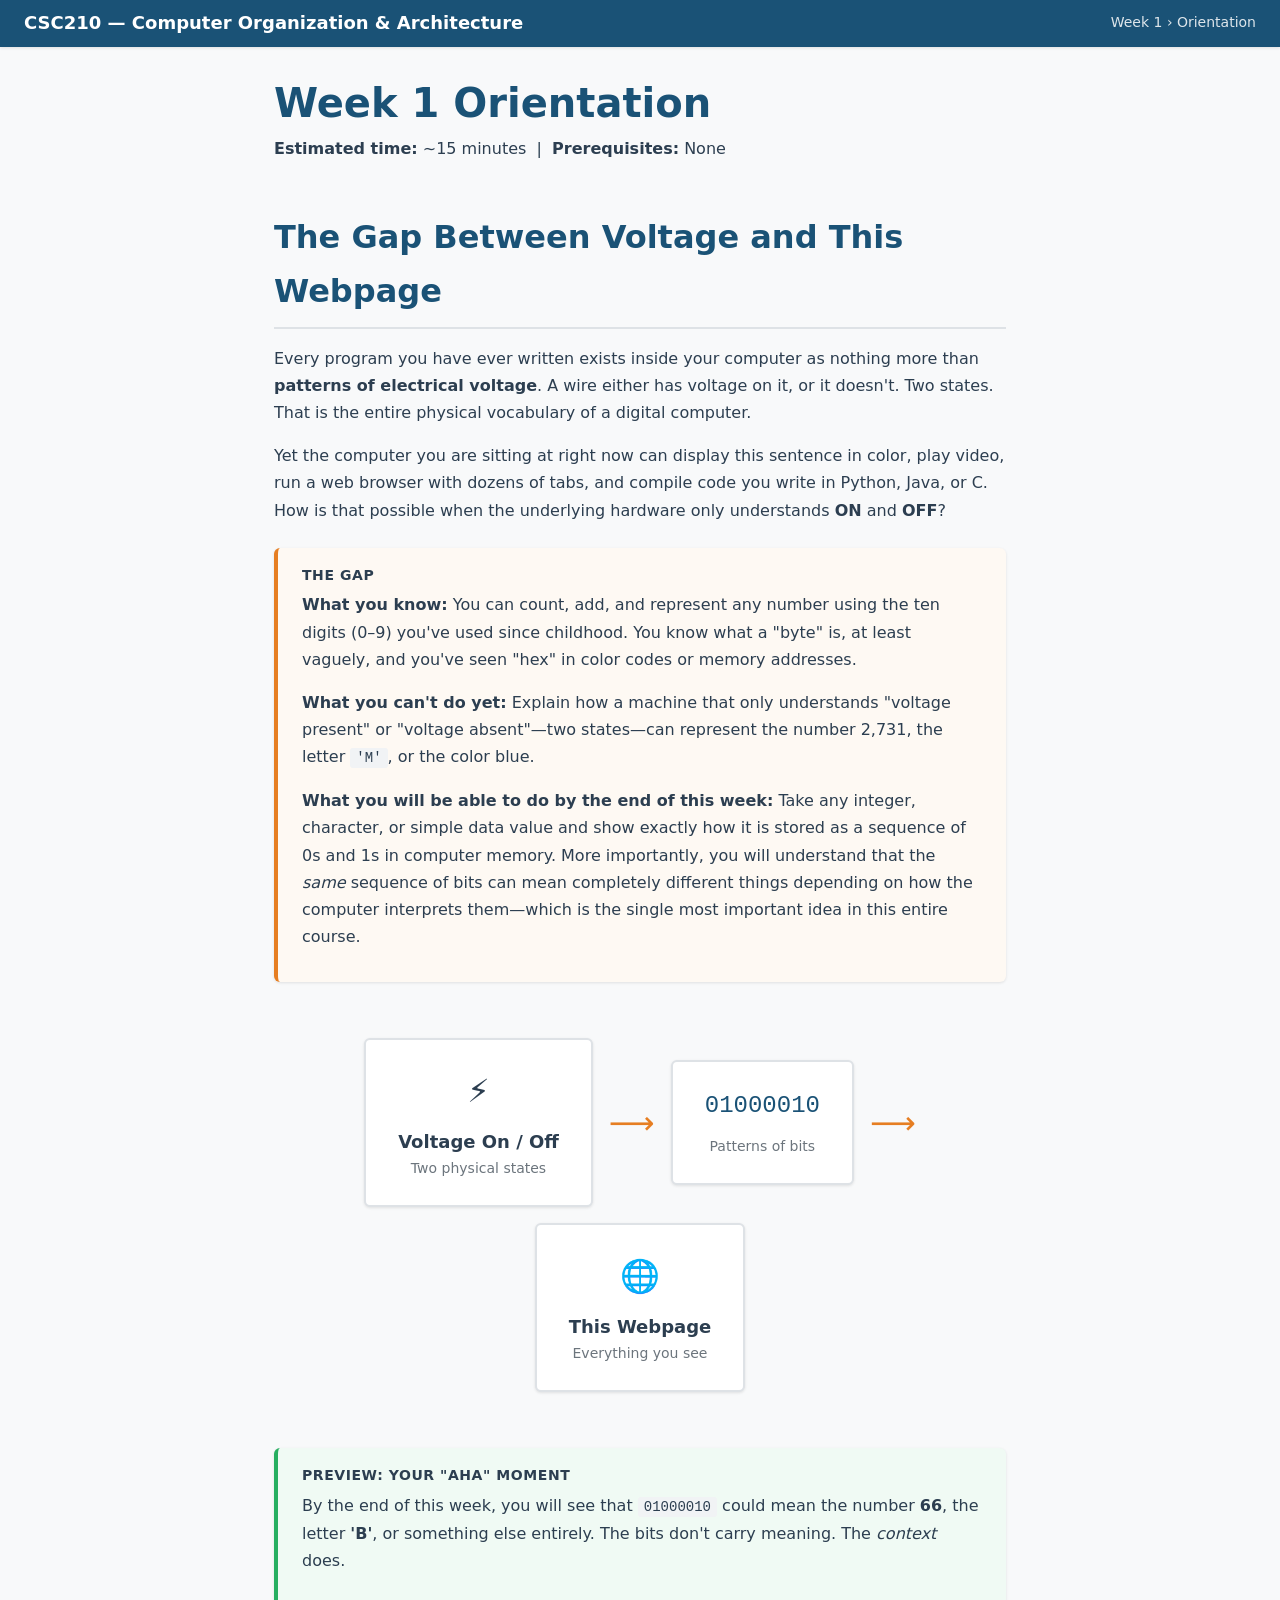
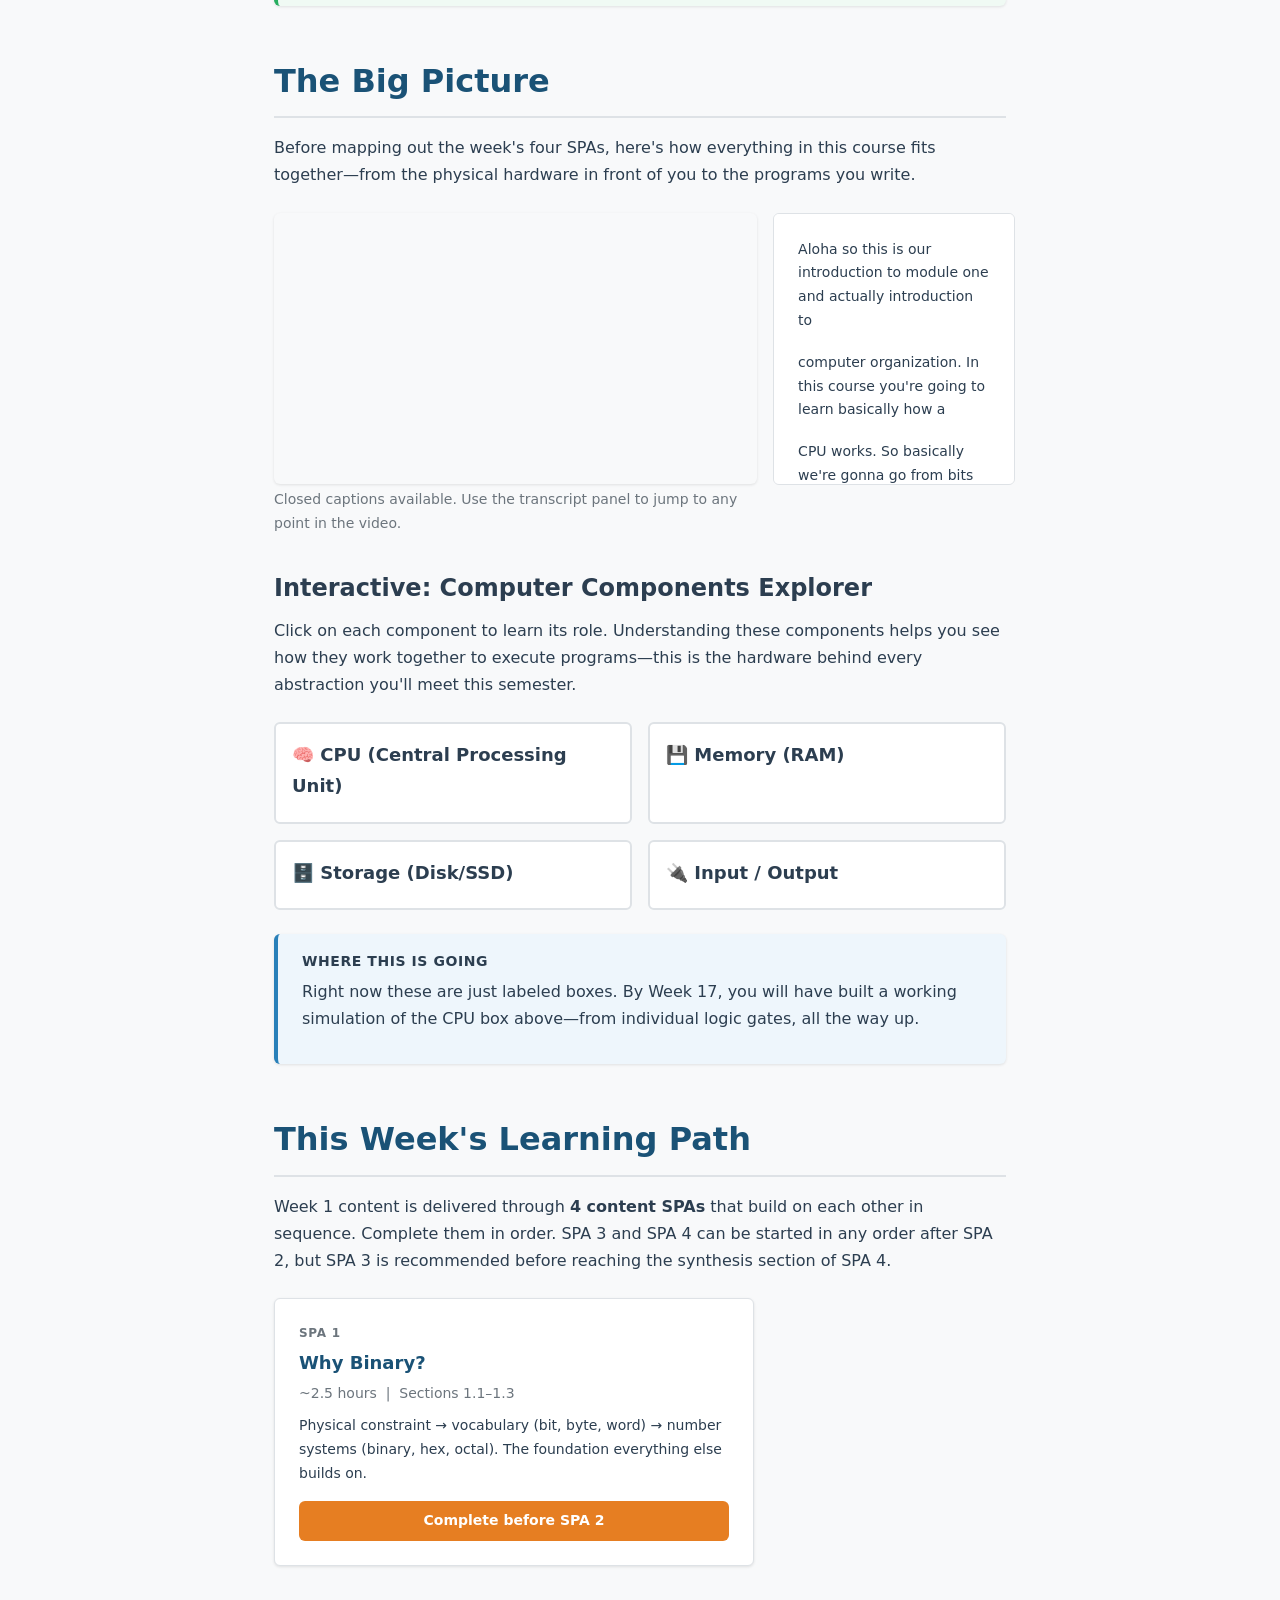
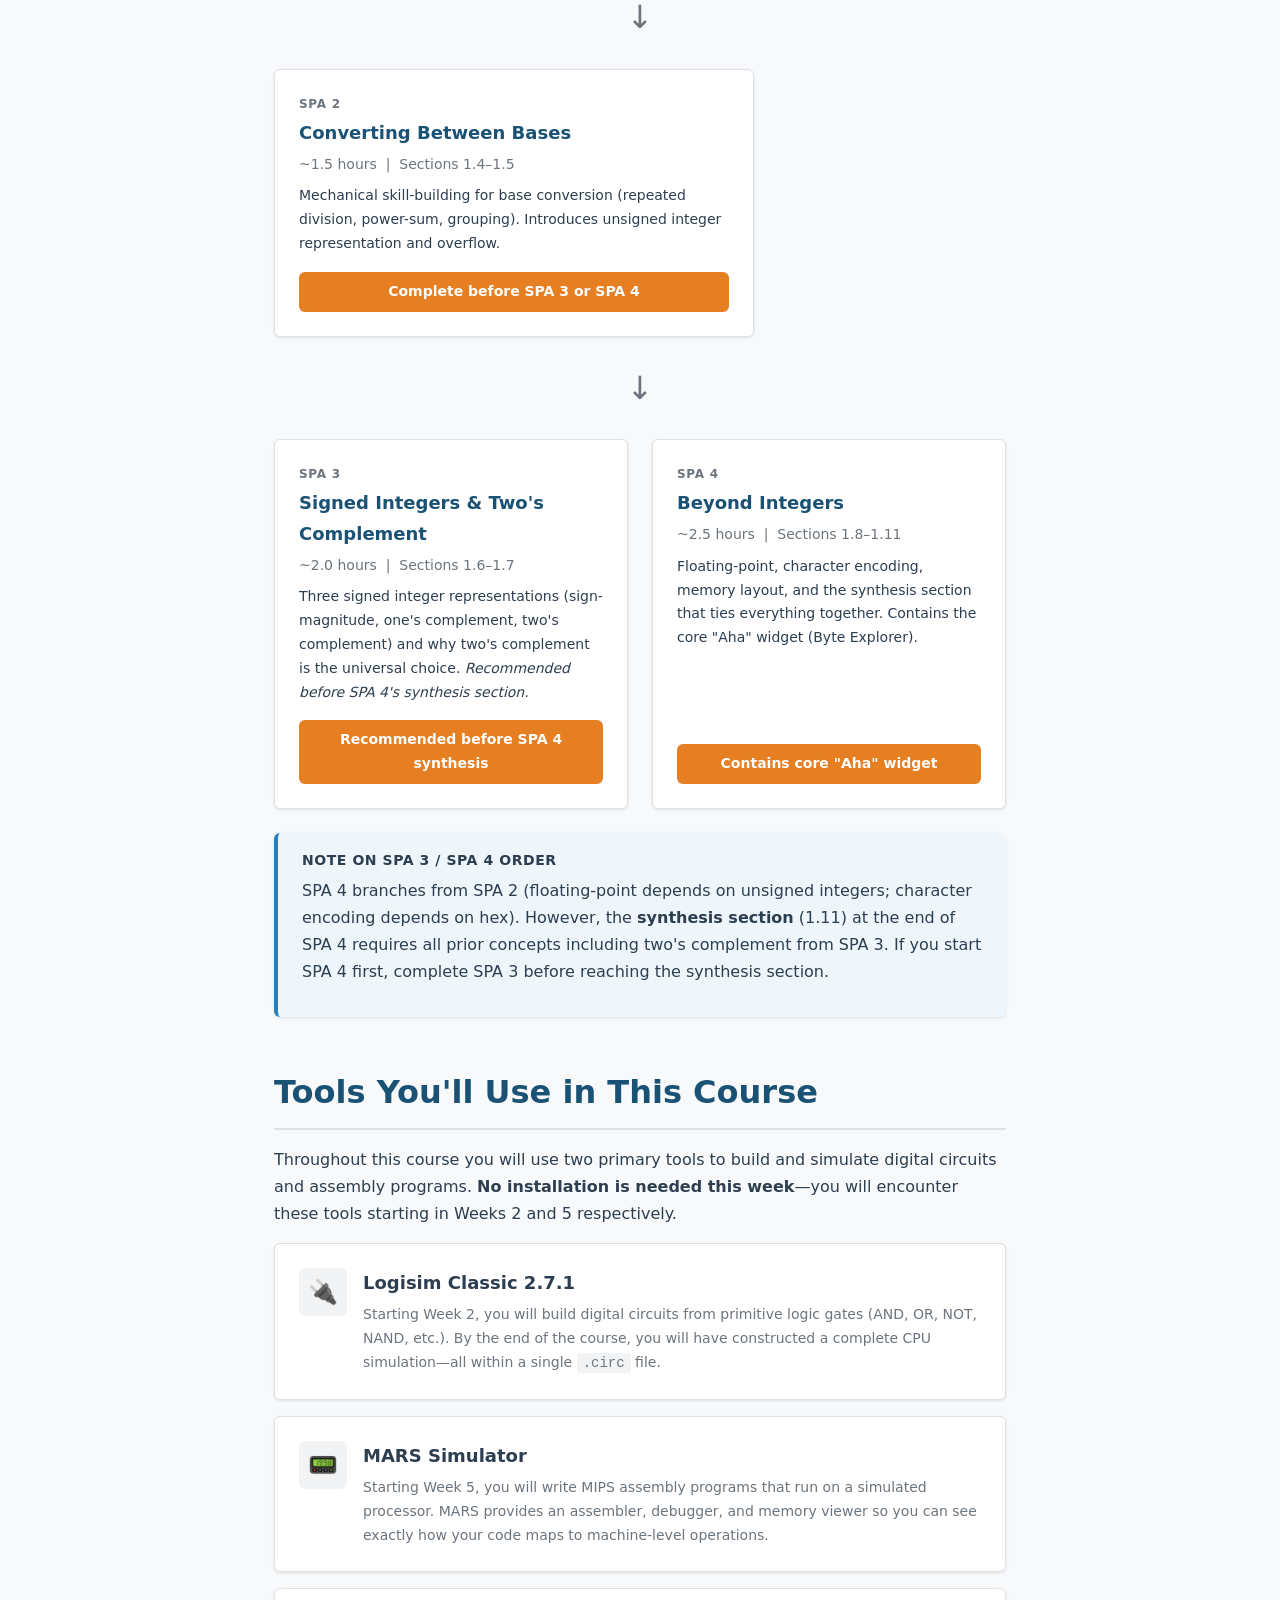
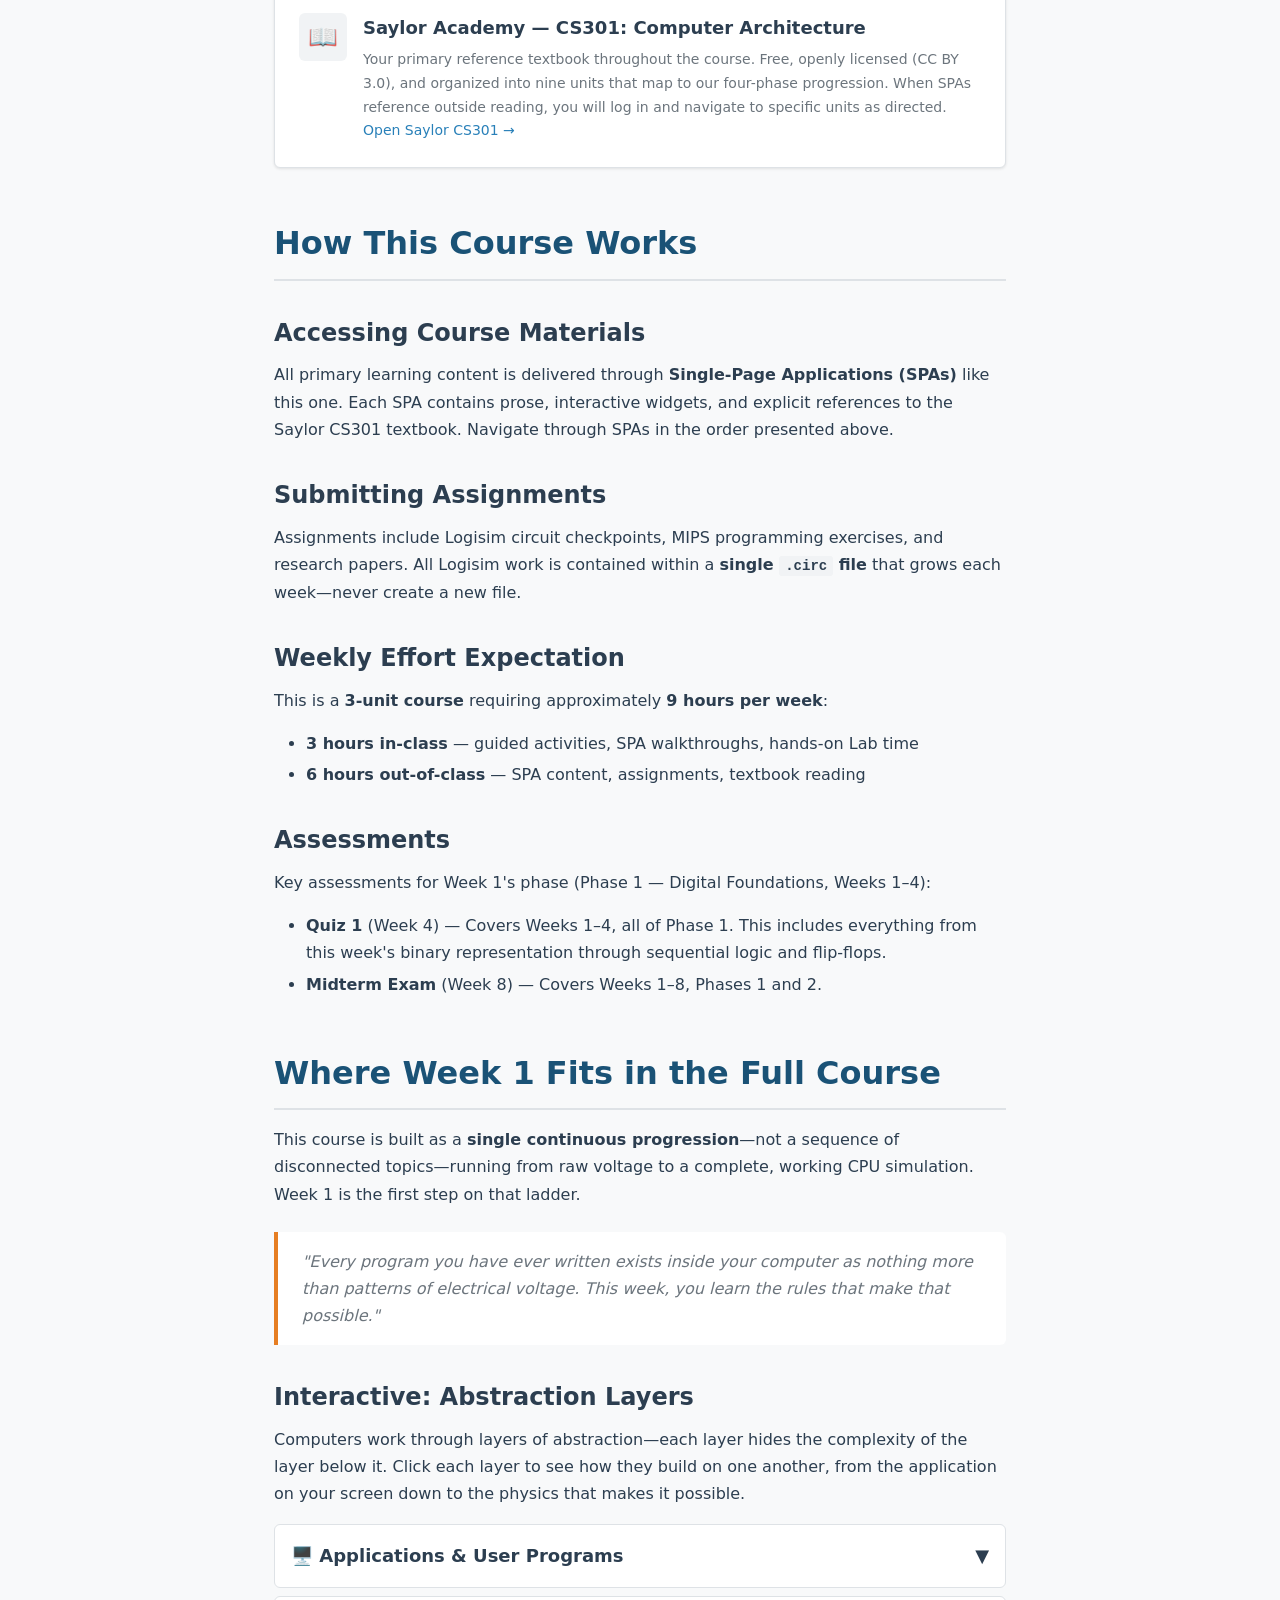
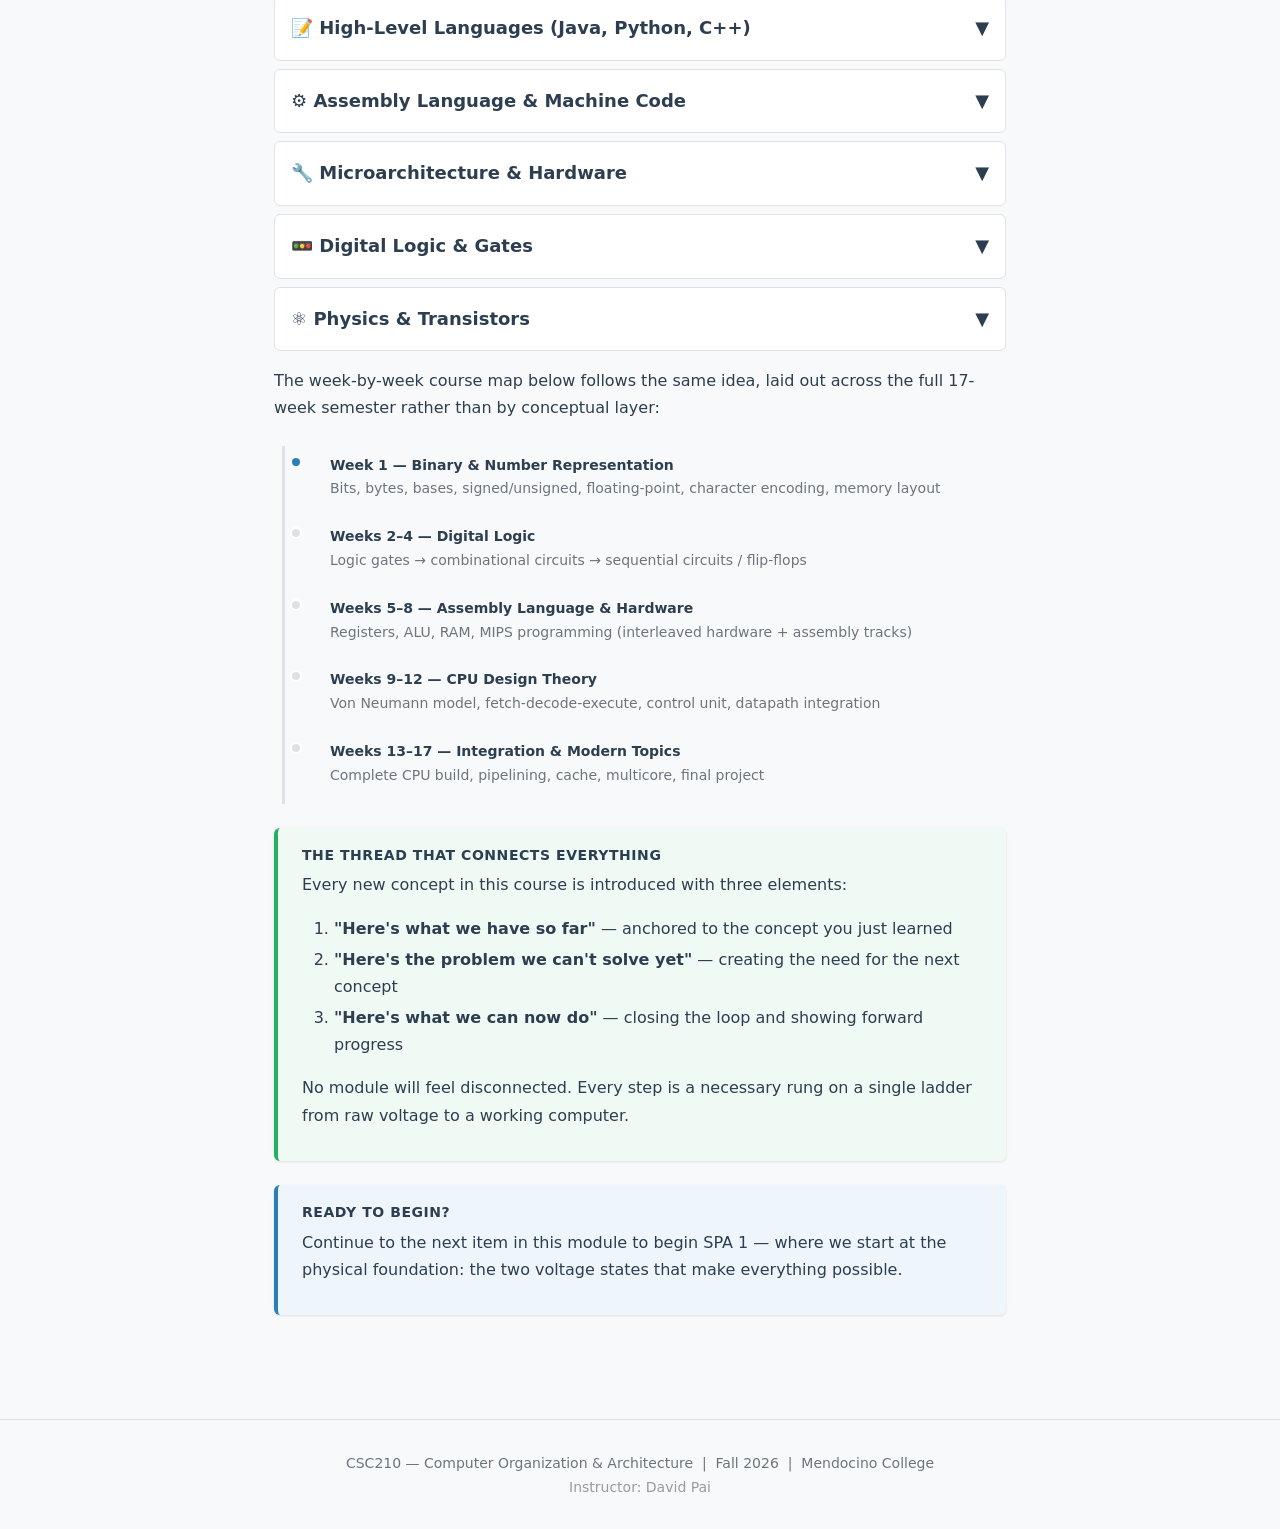
==== commit e709ae0f: "Add files via upload" ====
--- a/spas/week1/00-orientation.html
+++ b/spas/week1/00-orientation.html
@@ -14,6 +14,72 @@
     .sp-main {
       padding-left: 0;
     }
+
+    /* ---------- Video + Synced Transcript (CSC210 Video Embed Standard) ----------
+       NOTE: duplicated across 00/01/03/04 — recommend consolidating into shared/style.css. */
+    .video-transcript-row {
+      display: flex; flex-direction: column; gap: var(--space-md); margin: var(--space-lg) 0;
+    }
+    @media (min-width: 1024px) {
+      .video-transcript-row { flex-direction: row; }
+      .video-col { flex: 0 0 66%; }
+      .transcript-col { flex: 0 0 33%; }
+    }
+    .video-frame {
+      width: 100%; height: 0; padding-bottom: 56.25%; position: relative;
+      border-radius: var(--radius); overflow: hidden; box-shadow: var(--shadow); background: var(--color-bg);
+    }
+    .video-frame iframe { position: absolute; top: 0; left: 0; width: 100%; height: 100%; border: none; }
+    .transcript-panel {
+      height: 24rem; max-height: 24rem; overflow-y: auto; background: var(--color-surface);
+      border: 1px solid var(--color-border); border-radius: var(--radius); padding: var(--space-md); font-size: var(--fs-sm);
+    }
+    .transcript-loading { color: var(--color-text-muted); text-align: center; }
+    .transcript-line { padding: var(--space-sm); cursor: pointer; border-radius: var(--radius); margin-bottom: 2px; }
+    .transcript-line:hover { background: var(--color-code-bg); }
+    .transcript-line.active-transcript-line {
+      background: var(--color-code-bg); font-weight: 600;
+      border-left: 4px solid var(--color-primary); padding-left: calc(var(--space-sm) - 4px);
+    }
+    .video-caption { font-size: var(--fs-sm); color: var(--color-text-muted); margin-top: var(--space-xs); }
+
+    /* ---------- Interactive Computer Components Explorer ---------- */
+    .component-diagram {
+      display: grid; grid-template-columns: repeat(2, 1fr); gap: var(--space-md);
+      margin: var(--space-lg) 0;
+    }
+    @media (max-width: 600px) { .component-diagram { grid-template-columns: 1fr; } }
+    .component {
+      background: var(--color-surface); border: 2px solid var(--color-border);
+      border-radius: var(--radius); padding: var(--space-md); cursor: pointer;
+      transition: border-color .15s, background .15s;
+    }
+    .component:hover, .component:focus { border-color: var(--color-primary-lt); }
+    .component.active { border-color: var(--color-primary); background: var(--color-code-bg); }
+    .component-name { font-weight: 700; font-size: var(--fs-md); margin-bottom: var(--space-xs); }
+    .component-detail {
+      display: none; font-size: var(--fs-sm); color: var(--color-text-muted); margin-top: var(--space-sm);
+    }
+    .component.active .component-detail { display: block; }
+
+    /* ---------- Abstraction Layers (interactive, replaces static timeline) ---------- */
+    .layer {
+      background: var(--color-surface); border: 1px solid var(--color-border);
+      border-radius: var(--radius); margin-bottom: var(--space-sm); cursor: pointer;
+      transition: border-color .15s;
+    }
+    .layer:hover, .layer:focus { border-color: var(--color-primary-lt); }
+    .layer.active { border-color: var(--color-primary); }
+    .layer-title {
+      display: flex; justify-content: space-between; align-items: center;
+      padding: var(--space-md); font-weight: 700; font-size: var(--fs-md);
+    }
+    .layer-title span:last-child { transition: transform .15s; }
+    .layer.active .layer-title span:last-child { transform: rotate(180deg); }
+    .layer-description {
+      display: none; padding: 0 var(--space-md) var(--space-md); font-size: var(--fs-sm); color: var(--color-text-muted);
+    }
+    .layer.active .layer-description { display: block; }
   </style>
 </head>
 <body>
@@ -74,6 +140,63 @@
         <div class="callout callout--aha">
           <div class="callout__title">Preview: Your "Aha" Moment</div>
           <p>By the end of this week, you will see that <code>01000010</code> could mean the number <strong>66</strong>, the letter <strong>'B'</strong>, or something else entirely. The bits don't carry meaning. The <em>context</em> does.</p>
+        </div>
+      </section>
+
+      <!-- ============================================================
+           Section A.5 — "The Big Picture" (Video + Component Explorer)
+           ============================================================ -->
+      <section id="sec-big-picture">
+        <h2>The Big Picture</h2>
+
+        <p>Before mapping out the week's four SPAs, here's how everything in this course fits together&mdash;from the physical hardware in front of you to the programs you write.</p>
+
+        <div class="video-transcript-row">
+          <div class="video-col">
+            <div class="video-frame" id="video-container">
+              <iframe id="youtube-player"
+                      src="https://www.youtube.com/embed/pdNLA1Hla9s?enablejsapi=1&cc_load_policy=1&iv_load_policy=3&modestbranding=1&rel=0"
+                      title="CSC210 Week 1: The Big Picture"
+                      allow="accelerometer; autoplay; clipboard-write; encrypted-media; gyroscope; picture-in-picture; web-share"
+                      referrerpolicy="strict-origin-when-cross-origin"
+                      allowfullscreen
+                      loading="lazy">
+              </iframe>
+            </div>
+            <div class="video-caption">Closed captions available. Use the transcript panel to jump to any point in the video.</div>
+          </div>
+          <div class="transcript-col">
+            <div class="transcript-panel" id="transcript-container">
+              <p class="transcript-loading">Loading transcript...</p>
+            </div>
+          </div>
+        </div>
+
+        <h3>Interactive: Computer Components Explorer</h3>
+        <p>Click on each component to learn its role. Understanding these components helps you see how they work together to execute programs&mdash;this is the hardware behind every abstraction you'll meet this semester.</p>
+
+        <div class="component-diagram" id="component-explorer">
+          <div class="component" tabindex="0" role="button" aria-expanded="false" data-component="cpu">
+            <div class="component-name">🧠 CPU (Central Processing Unit)</div>
+            <div class="component-detail">The "brain" of the computer. Fetches, decodes, and executes instructions one at a time, billions of times per second. Everything you build in Logisim this semester&mdash;from a single flip-flop to a full CPU&mdash;is a piece of what happens inside this box.</div>
+          </div>
+          <div class="component" tabindex="0" role="button" aria-expanded="false" data-component="memory">
+            <div class="component-name">💾 Memory (RAM)</div>
+            <div class="component-detail">Fast, temporary, addressable storage. Holds both the program's instructions and its data while the CPU works. You'll build a scaled-down RAM matrix by hand in Week 8.</div>
+          </div>
+          <div class="component" tabindex="0" role="button" aria-expanded="false" data-component="storage">
+            <div class="component-name">🗄️ Storage (Disk/SSD)</div>
+            <div class="component-detail">Slower, persistent storage that keeps data even when the power is off. Sits below memory in the memory hierarchy you'll study in Week 16.</div>
+          </div>
+          <div class="component" tabindex="0" role="button" aria-expanded="false" data-component="io">
+            <div class="component-name">🔌 Input / Output</div>
+            <div class="component-detail">Keyboards, displays, network cards&mdash;anything that moves data in or out of the system. You'll see how the CPU talks to I/O devices via software interrupts in Week 12.</div>
+          </div>
+        </div>
+
+        <div class="callout callout--forward">
+          <div class="callout__title">Where This Is Going</div>
+          <p>Right now these are just labeled boxes. By Week 17, you will have built a working simulation of the CPU box above&mdash;from individual logic gates, all the way up.</p>
         </div>
       </section>
 
@@ -209,6 +332,38 @@
         <blockquote>
           "Every program you have ever written exists inside your computer as nothing more than patterns of electrical voltage. This week, you learn the rules that make that possible."
         </blockquote>
+
+        <h3>Interactive: Abstraction Layers</h3>
+        <p>Computers work through layers of abstraction&mdash;each layer hides the complexity of the layer below it. Click each layer to see how they build on one another, from the application on your screen down to the physics that makes it possible.</p>
+
+        <div id="abstraction-layers">
+          <div class="layer" tabindex="0" role="button" aria-expanded="false" data-layer="applications">
+            <div class="layer-title"><span>🖥️ Applications &amp; User Programs</span><span>▼</span></div>
+            <div class="layer-description">The software you use daily&mdash;web browsers, games, word processors. Written in high-level languages, focused on user functionality rather than hardware details.</div>
+          </div>
+          <div class="layer" tabindex="0" role="button" aria-expanded="false" data-layer="highlevel">
+            <div class="layer-title"><span>📝 High-Level Languages (Java, Python, C++)</span><span>▼</span></div>
+            <div class="layer-description">Languages closer to human language, providing abstractions like variables, functions, and objects that make programming easier but must be translated to lower levels.</div>
+          </div>
+          <div class="layer" tabindex="0" role="button" aria-expanded="false" data-layer="assembly">
+            <div class="layer-title"><span>⚙️ Assembly Language &amp; Machine Code</span><span>▼</span></div>
+            <div class="layer-description">Low-level languages that directly correspond to processor instructions. Assembly uses mnemonics like "ADD" and "MOV"; machine code is pure binary. This is what you'll study extensively starting Week 5.</div>
+          </div>
+          <div class="layer" tabindex="0" role="button" aria-expanded="false" data-layer="microarch">
+            <div class="layer-title"><span>🔧 Microarchitecture &amp; Hardware</span><span>▼</span></div>
+            <div class="layer-description">The physical implementation of the processor&mdash;how instructions are actually executed using registers, ALUs, and control units. Built in Logisim starting Week 5.</div>
+          </div>
+          <div class="layer" tabindex="0" role="button" aria-expanded="false" data-layer="digital">
+            <div class="layer-title"><span>🚥 Digital Logic &amp; Gates</span><span>▼</span></div>
+            <div class="layer-description">Boolean logic implemented with transistors. AND, OR, NOT gates combine to create adders, multiplexers, and everything else you'll build starting Week 2.</div>
+          </div>
+          <div class="layer" tabindex="0" role="button" aria-expanded="false" data-layer="physics">
+            <div class="layer-title"><span>⚛️ Physics &amp; Transistors</span><span>▼</span></div>
+            <div class="layer-description">The fundamental physics of semiconductors&mdash;billions of tiny switches made from silicon, turned on or off by electrical signals. Where the digital world meets the physical world, covered in SPA 1 this week.</div>
+          </div>
+        </div>
+
+        <p style="margin-top:var(--space-md);">The week-by-week course map below follows the same idea, laid out across the full 17-week semester rather than by conceptual layer:</p>
 
         <!-- Condensed Master Progression Timeline -->
         <div class="progression">
@@ -262,5 +417,786 @@
 
   <!-- ==================== Scripts ==================== -->
   <script src="shared/nav.js"></script>
+
+  <!-- ==================== Click-to-Expand: Component Explorer + Abstraction Layers ==================== -->
+  <script>
+  (function () {
+    'use strict';
+
+    function wireToggleGroup(selector) {
+      document.querySelectorAll(selector).forEach(function (el) {
+        var toggle = function () {
+          var isActive = el.classList.contains('active');
+          el.classList.toggle('active', !isActive);
+          el.setAttribute('aria-expanded', String(!isActive));
+        };
+        el.addEventListener('click', toggle);
+        el.addEventListener('keydown', function (e) {
+          if (e.key === 'Enter' || e.key === ' ') { e.preventDefault(); toggle(); }
+        });
+      });
+    }
+
+    wireToggleGroup('#component-explorer .component');
+    wireToggleGroup('#abstraction-layers .layer');
+  })();
+  </script>
+
+  <!-- ==================== Video + Transcript Sync (CSC210 Video Embed Standard) ==================== -->
+  <script>
+  (function () {
+    'use strict';
+
+    var VIDEO_ID = 'pdNLA1Hla9s';
+    var player, timeUpdater, parsedTranscript = [];
+
+    var vttContent = `WEBVTT
+Kind: captions
+Language: en-US
+
+00:00:00.000 --> 00:00:05.640
+Aloha so this is our introduction to module one and actually introduction to
+
+00:00:05.640 --> 00:00:13.200
+computer organization. In this course you're going to learn basically how a
+
+00:00:13.200 --> 00:00:21.060
+CPU works. So basically we're gonna go from bits we're gonna start out to a
+
+00:00:21.060 --> 00:00:26.480
+full CPU and we'll build a complete 8-bit CPU. I'll show you what it looks
+
+00:00:26.480 --> 00:00:32.600
+like at the end of this video that hopefully will help you understand
+
+00:00:32.600 --> 00:00:38.960
+better how the magic of the black box that's a computer works.
+
+00:00:42.760 --> 00:00:46.300
+Okay so
+
+00:00:47.580 --> 00:00:55.040
+so I've already said this but basically basic elements of a computer and
+
+00:00:55.040 --> 00:00:56.480
+understanding exactly how a CPU works.
+
+00:00:56.480 --> 00:01:10.640
+So why this matters okay. First if you're a programmer it can help you
+
+00:01:10.640 --> 00:01:14.160
+become a better programmer because understanding how the computer works
+
+00:01:14.160 --> 00:01:20.760
+help you optimize your code for performance and as the primary reason
+
+00:01:20.760 --> 00:01:25.960
+second reason is sometimes
+
+00:01:25.960 --> 00:01:30.160
+understand why you get a certain response from a computer like this
+
+00:01:30.160 --> 00:01:36.520
+example if I have an 8-bit computer and I have 127 I add one it's sometimes
+
+00:01:36.520 --> 00:01:41.620
+gonna give me a negative 128 as the output instead of 128 it can be negative
+
+00:01:41.620 --> 00:01:47.020
+one okay and that's a difference between what is called two's complement and not
+
+00:01:47.020 --> 00:01:53.920
+using two's complement to understand numbers all right another is career
+
+00:01:53.920 --> 00:02:00.700
+opportunities knowledge of the computer assembly language systems programming
+
+00:02:00.700 --> 00:02:07.900
+you know is essential for like embedded programming game development a lot of
+
+00:02:07.900 --> 00:02:13.360
+game development especially done in C but there's some that's done in assembly
+
+00:02:13.360 --> 00:02:19.540
+language the reason you would use assembly even though it's difficult to
+
+00:02:19.540 --> 00:02:23.900
+write code in is because it's optimized and super fast
+
+00:02:23.900 --> 00:02:30.140
+so the resulting program is very fast so real-time systems things that are like
+
+00:02:30.140 --> 00:02:33.380
+flight control systems on airplanes stuff will tend to be written in a
+
+00:02:33.380 --> 00:02:39.980
+lower-level language in order to ensure that you get the response times also if
+
+00:02:39.980 --> 00:02:44.880
+you're interested in cyber security understanding how computer works is
+
+00:02:44.880 --> 00:02:49.940
+super important especially if you're doing like malware analysis reverse
+
+00:02:49.940 --> 00:02:53.120
+malware because a lot of times the malware works
+
+00:02:53.120 --> 00:02:53.880
+at that point in time so that's why it's important to understand the
+
+00:02:53.900 --> 00:03:00.660
+operating system machine ones and zeros level so understanding that will help you
+
+00:03:00.660 --> 00:03:08.740
+there so the course is split up into four sections kind of went over this
+
+00:03:08.740 --> 00:03:13.220
+before but it's want to go for it again the first four weeks are fundamentals
+
+00:03:13.220 --> 00:03:18.740
+primarily you know what our numbers our logic gates some simple circuits the
+
+00:03:18.740 --> 00:03:23.840
+second four weeks will be spent in assembly language so how do you use
+
+00:03:23.840 --> 00:03:27.900
+the computer to actually tell the computer what you wanted to do and then
+
+00:03:27.900 --> 00:03:34.760
+the third module or section will be developing the CPU components like the
+
+00:03:34.760 --> 00:03:41.860
+ALU memory control unit and the last four to five weeks includes Thanksgiving
+
+00:03:41.860 --> 00:03:47.780
+so it's really a short four weeks and a third or something like that is finishing
+
+00:03:47.780 --> 00:03:53.840
+out that whole CPU and related topics okay we followed the book not the
+
+00:03:53.840 --> 00:03:59.720
+identical but a lot of this will follow a book called but how do it know there
+
+00:03:59.720 --> 00:04:04.700
+is one on reserve in the library however you can't check it out because it's in
+
+00:04:04.700 --> 00:04:10.220
+the library and read it if you'd like or it's not very expensive if you want to
+
+00:04:10.220 --> 00:04:15.220
+purchase the book it's not too expensive but you should be able to complete the
+
+00:04:15.220 --> 00:04:21.840
+course without the book but as a reference it's available
+
+00:04:21.840 --> 00:04:21.900
+you
+
+00:04:23.840 --> 00:04:28.460
+two concepts for module one or abstraction and CPU components we're
+
+00:04:28.460 --> 00:04:37.360
+gonna go over abstraction first idea of extraction is to simplify stuff for the
+
+00:04:37.360 --> 00:04:44.060
+user okay so we hide the complexity below it applications which are like
+
+00:04:44.060 --> 00:04:51.400
+word or you're watching this video in a video viewer those are those hide all
+
+00:04:51.400 --> 00:04:52.960
+the details of what's going on behind it
+
+00:04:52.960 --> 00:04:53.820
+you
+
+00:04:53.840 --> 00:04:59.660
+you for the user okay so if we look at the abstraction how it abstracts if we
+
+00:04:59.660 --> 00:05:04.400
+go to the bottom here it's layer level five on this diagram the digital
+
+00:05:04.400 --> 00:05:10.880
+circuits this is the how the ones and zeros yet process physically okay and we
+
+00:05:10.880 --> 00:05:15.140
+hide that behind machine code which is ones and zeros that is the actual code
+
+00:05:15.140 --> 00:05:21.620
+to do the things we want to do that's hidden by assembly language assembly
+
+00:05:21.620 --> 00:05:23.820
+language is a low-level language which is what we're going to do in the next
+
+00:05:23.820 --> 00:05:24.840
+video
+
+00:05:24.840 --> 00:05:30.480
+pretty much one-to-one between assembly and machine code where we've taken the
+
+00:05:30.480 --> 00:05:38.380
+ones and zeros and converted them to like symbol sort words parts of words
+
+00:05:38.380 --> 00:05:43.980
+things like that to write program using symbols rather than one than zeros and
+
+00:05:43.980 --> 00:05:52.300
+a high-level language like Python C c++ further hides assembly language and
+
+00:05:52.300 --> 00:05:53.280
+machine code by
+
+00:05:53.820 --> 00:06:00.220
+making it more english-like to write your programs you may not feel like it's english-like but it's
+
+00:06:00.220 --> 00:06:05.020
+more english-like to write your programs which will then get converted into assembly which can
+
+00:06:05.020 --> 00:06:07.980
+convert it into machine which gets run on the digital surface
+
+00:06:08.940 --> 00:06:13.500
+okay and then applications are built on those high level using those high level languages
+
+00:06:16.140 --> 00:06:20.300
+okay so that's abstraction it makes it easier at every level to do work
+
+00:06:20.300 --> 00:06:25.020
+at the core of computers everything's binary
+
+00:06:26.700 --> 00:06:34.700
+okay so binary means two there's two states either on off one zero true fault black white
+
+00:06:35.260 --> 00:06:38.700
+okay there's only two possibilities there's no gray there's nothing in between
+
+00:06:40.540 --> 00:06:47.420
+okay so that makes computers powerful because there's only it's only yes or no
+
+00:06:47.420 --> 00:06:49.900
+or one or zero and reliable because they're all binary so that's the core of computers
+
+00:06:50.300 --> 00:06:57.080
+they're repeatable okay so to do binary or to implement binary we use electrical
+
+00:06:57.080 --> 00:07:02.780
+circuits in a computer that's very reliable especially if we think of just
+
+00:07:02.780 --> 00:07:10.160
+two states okay how we do that is we use a voltage typically five volts and we
+
+00:07:10.160 --> 00:07:16.040
+set a threshold I think typically it's like three three and a half volts
+
+00:07:16.040 --> 00:07:20.400
+something like that is considered high that or higher is considered high and
+
+00:07:20.400 --> 00:07:27.500
+below that's considered low and the reason you it's not like has to be zero
+
+00:07:27.500 --> 00:07:33.860
+or has to be five is there's loss there's noise there's bleed over from
+
+00:07:33.860 --> 00:07:40.620
+one electrical circuit to the one next to it so having a threshold value really
+
+00:07:40.620 --> 00:07:46.020
+allows us to state this is really a one and this is a zero and there's very
+
+00:07:46.020 --> 00:07:55.080
+little cross-contamination from other circuits and by the same token it makes
+
+00:07:55.080 --> 00:08:02.520
+it excellent for noise resistance this is external signals modifying your ones
+
+00:08:02.520 --> 00:08:06.920
+and zeros inside your computer and it also simplifies our circuit design
+
+00:08:06.920 --> 00:08:11.340
+because we only have one or a zero doesn't mean the ultimate circuits are
+
+00:08:11.340 --> 00:08:22.460
+simple it's easier to think about the individual parts the major competence
+
+00:08:22.460 --> 00:08:26.940
+of the computer how we're gonna treat them there's four there's the CPU which
+
+00:08:26.940 --> 00:08:32.340
+is the brain there's memory which stores all our instructions and stores all the
+
+00:08:32.340 --> 00:08:38.580
+values that we need there's input output okay we need that so that we can
+
+00:08:38.580 --> 00:08:41.300
+interact with the computer
+
+00:08:41.340 --> 00:08:45.100
+but input into the computer it puts output back to us and that's a
+
+00:08:45.100 --> 00:08:49.540
+give-and-take back-and-forth kind of process and there's a thing called the
+
+00:08:49.540 --> 00:08:57.360
+bus and the bus is essentially it's like a highway or road or the wires that
+
+00:08:57.360 --> 00:09:03.180
+connect all the things of the computer together so it transfers all the data
+
+00:09:03.180 --> 00:09:09.300
+between the CPU and memory and input and output vice-versa right and you will
+
+00:09:09.300 --> 00:09:11.320
+have all these functions that we're going to use in the next few minutes
+
+00:09:11.320 --> 00:09:21.080
+and components in any digital device or computing device like your phone smart
+
+00:09:22.760 --> 00:09:28.980
+thermostat or if you have like a smart refrigerator things like that they all
+
+00:09:28.980 --> 00:09:34.460
+have a CPU some memory a bus connecting everything together they've been input
+
+00:09:34.460 --> 00:09:40.880
+output it might be display screen it might be audio visual might not so I'm
+
+00:09:41.320 --> 00:09:50.120
+not sure how people actually made these samples okay and then in Module 2 after
+
+00:09:50.120 --> 00:09:56.720
+we've done Module 1 are Module two this is the next module is really about how
+
+00:09:56.720 --> 00:10:02.980
+ほど your assessment numbers for this whole section focus week if you want to
+
+00:10:02.980 --> 00:10:07.620
+reference that we're basically covering kind of covering most of chapters one and
+
+00:10:07.620 --> 00:10:10.760
+two from but how do it know
+
+00:10:10.760 --> 00:10:15.480
+in the learning platform that go along with this section.
+
+00:10:15.680 --> 00:10:19.200
+So that's something you should do.
+
+00:10:20.100 --> 00:10:21.620
+And then for reflection,
+
+00:10:22.680 --> 00:10:24.300
+maybe think about what questions you have
+
+00:10:24.300 --> 00:10:25.700
+about how computers really work.
+
+00:10:26.340 --> 00:10:29.720
+What we're trying to do is do this course,
+
+00:10:29.880 --> 00:10:31.580
+is take this black box that's a computer
+
+00:10:31.580 --> 00:10:35.240
+and look under the hood and see how it actually works.
+
+00:10:37.000 --> 00:10:39.640
+Okay, so what I want to do right now
+
+00:10:39.640 --> 00:10:42.340
+is I want to show you a little bit about where we're going.
+
+00:10:43.200 --> 00:10:45.980
+Okay, so this is the Logisim software.
+
+00:10:47.180 --> 00:10:49.460
+And we're going to start with this, a blank sheet.
+
+00:10:50.520 --> 00:10:51.980
+And by the end of the semester,
+
+00:10:52.980 --> 00:11:02.980
+you will hopefully have this completed CPU.
+
+00:11:03.480 --> 00:11:06.120
+So let me show you what mine looks like.
+
+00:11:07.500 --> 00:11:08.600
+Show you what.
+
+00:11:09.640 --> 00:11:10.940
+How we're going to build this.
+
+00:11:10.980 --> 00:11:12.720
+So this is kind of the completed CPU.
+
+00:11:12.900 --> 00:11:14.300
+And this is where we run it from.
+
+00:11:14.440 --> 00:11:15.760
+This is kind of the control section,
+
+00:11:15.860 --> 00:11:18.660
+the input output, if you will, for our computer.
+
+00:11:19.700 --> 00:11:21.960
+And there's a lot of things up here.
+
+00:11:22.060 --> 00:11:24.300
+These are just showing what's in these memory locations
+
+00:11:24.300 --> 00:11:26.420
+and stuff to load.
+
+00:11:26.740 --> 00:11:28.540
+The external RAM is we put our program in here
+
+00:11:28.540 --> 00:11:31.720
+and then we load it onto our computer so that we can run it.
+
+00:11:32.440 --> 00:11:34.560
+But each of these, like in the CPU,
+
+00:11:34.860 --> 00:11:36.740
+we can look inside the CPU, okay?
+
+00:11:37.760 --> 00:11:39.200
+And the CPU has three major components.
+
+00:11:39.640 --> 00:11:43.140
+Okay, there's the ALU here on the left,
+
+00:11:43.640 --> 00:11:46.080
+the control section, which defines what are we doing,
+
+00:11:46.080 --> 00:11:47.760
+in the middle, and RAM on the right.
+
+00:11:48.640 --> 00:11:50.140
+You can see all these red lines.
+
+00:11:50.140 --> 00:11:50.660
+Don't worry about it.
+
+00:11:50.660 --> 00:11:54.060
+But there's this red rectangle of all these lines that go around.
+
+00:11:54.880 --> 00:11:56.180
+So they go around the whole thing.
+
+00:11:56.180 --> 00:11:58.260
+And this is the bus, okay?
+
+00:11:58.260 --> 00:12:00.120
+So there's eight wires, one for each bit.
+
+00:12:01.260 --> 00:12:04.340
+We're building an eight-bit computer, okay?
+
+00:12:04.340 --> 00:12:07.480
+And the bits that we need, the eight bits we need for our computer,
+
+00:12:07.480 --> 00:12:09.520
+are running around these wires on the outside.
+
+00:12:09.520 --> 00:12:09.640
+Okay?
+
+00:12:09.640 --> 00:12:11.940
+And then all these lines coming off our taps,
+
+00:12:11.940 --> 00:12:14.640
+essentially reading what's on that wire
+
+00:12:14.640 --> 00:12:16.340
+or putting stuff onto that wire.
+
+00:12:17.640 --> 00:12:19.460
+Okay, and then each of these sections,
+
+00:12:19.460 --> 00:12:21.140
+so let's just look in the ALU.
+
+00:12:21.140 --> 00:12:23.300
+We can look inside that,
+
+00:12:23.300 --> 00:12:28.080
+and you'll see the ALU takes two eight-bit values,
+
+00:12:28.080 --> 00:12:30.580
+and the bottom one is it adds them,
+
+00:12:30.580 --> 00:12:32.720
+shifts right, shifts left,
+
+00:12:32.720 --> 00:12:36.280
+takes the first one and just knots it, okay?
+
+00:12:36.280 --> 00:12:39.520
+Does a bitwise AND, a bitwise OR, and a bitwise...
+
+00:12:39.640 --> 00:12:44.820
+Exclusive OR, okay, for all eight bits, all right?
+
+00:12:44.820 --> 00:12:46.720
+And so we have two eight-bit inputs,
+
+00:12:46.720 --> 00:12:48.980
+we have one eight-bit output,
+
+00:12:48.980 --> 00:12:50.280
+and then again, you can drill down.
+
+00:12:50.280 --> 00:12:52.460
+And the reason I wanna drill down into these
+
+00:12:52.460 --> 00:12:54.340
+is to show you that, okay?
+
+00:12:54.340 --> 00:12:58.640
+So this is an adder, this is an eight-bit adder.
+
+00:12:58.640 --> 00:13:00.920
+It's comprised of eight one-bit adders
+
+00:13:00.920 --> 00:13:03.380
+that are ganged together or tied to each other,
+
+00:13:03.380 --> 00:13:05.180
+cascaded, if you will.
+
+00:13:05.180 --> 00:13:07.620
+And you can look inside this one-bit adder,
+
+00:13:07.620 --> 00:13:08.940
+and you will see,
+
+00:13:09.640 --> 00:13:13.100
+a one-bit adder circuit that we're gonna build,
+
+00:13:13.100 --> 00:13:14.860
+and this is based on gates.
+
+00:13:14.860 --> 00:13:16.940
+Each one of these things, this is a gate,
+
+00:13:16.940 --> 00:13:19.360
+these are two exclusive OR gates,
+
+00:13:19.360 --> 00:13:23.260
+this is an OR gate, and this is a two AND gates, okay?
+
+00:13:23.260 --> 00:13:26.420
+And that's how an adder, that's a circuit,
+
+00:13:26.420 --> 00:13:29.600
+that's a digital circuit that adds two bits together
+
+00:13:29.600 --> 00:13:30.860
+with a carry.
+
+00:13:30.860 --> 00:13:34.220
+So like, remember, when you add, you add right to left,
+
+00:13:34.220 --> 00:13:35.880
+and the sum of the right ones,
+
+00:13:36.780 --> 00:13:39.640
+if it's greater than the value that can be stored,
+
+00:13:39.640 --> 00:13:42.260
+you carry over to the next one.
+
+00:13:42.260 --> 00:13:43.980
+And that's what the carry in is,
+
+00:13:43.980 --> 00:13:46.140
+it's adding one from below it,
+
+00:13:46.140 --> 00:13:49.200
+and a carry out would be going to the next level higher.
+
+00:13:50.380 --> 00:13:52.980
+Okay, so this is kind of,
+
+00:13:52.980 --> 00:13:54.860
+everything we build is gonna be built
+
+00:13:54.860 --> 00:13:59.000
+based on this level of digital circuit.
+
+00:13:59.000 --> 00:14:03.240
+Memory, we're gonna build memory with NAND gates,
+
+00:14:03.240 --> 00:14:06.280
+or AND gates, or OR gates, or whatever we do.
+
+00:14:06.280 --> 00:14:08.960
+You know, multiplexers are gonna be built that way.
+
+00:14:08.960 --> 00:14:09.640
+Decoders are gonna be built that way.
+
+00:14:09.640 --> 00:14:14.260
+Registers, memory, all that kind of stuff.
+
+00:14:14.260 --> 00:14:16.360
+We're gonna build it at this level,
+
+00:14:17.380 --> 00:14:19.520
+and then we'll abstract it into
+
+00:14:23.800 --> 00:14:25.780
+these higher level forms,
+
+00:14:27.160 --> 00:14:30.460
+hide the details, but they're still there, okay?
+
+00:14:30.460 --> 00:14:32.380
+And you would have built this entire thing
+
+00:14:32.380 --> 00:14:35.800
+using all just the gates,
+
+00:14:37.160 --> 00:14:39.480
+the gates from our menu of gates,
+
+00:14:39.640 --> 00:14:43.300
+or pretty much just gonna use our menu of gates
+
+00:14:43.300 --> 00:14:44.260
+to build everything.
+
+00:14:46.260 --> 00:14:48.500
+All right, so that's where we're going in this class.
+
+00:14:49.680 --> 00:14:52.480
+Excited for it, I hope you are too.
+
+00:14:52.480 --> 00:14:53.780
+I think you'll learn a lot.
+
+00:14:57.880 --> 00:14:59.880
+Good luck, and hope you have a great semester.
+
+`;
+
+    function timeToSeconds(timeStr) {
+      if (!timeStr) return 0;
+      var parts = timeStr.trim().split(':');
+      if (parts.length === 2) {
+        return (parseInt(parts[0]) || 0) * 60 + (parseFloat(parts[1]) || 0);
+      } else if (parts.length === 3) {
+        return (parseInt(parts[0]) || 0) * 3600 + (parseInt(parts[1]) || 0) * 60 + (parseFloat(parts[2]) || 0);
+      }
+      return 0;
+    }
+
+    function parseVtt(vttText) {
+      var cues = vttText.trim().split(/\n\n+/);
+      var parsedCues = [];
+      cues.forEach(function (cueBlock) {
+        if (cueBlock.indexOf('WEBVTT') === 0 || cueBlock.trim() === '') return;
+        var lines = cueBlock.trim().split('\n');
+        var timeLine = lines.filter(function (l) { return l.indexOf('-->') !== -1; })[0];
+        if (!timeLine) return;
+        var parts = timeLine.split(' --> ');
+        var textLines = lines.slice(lines.indexOf(timeLine) + 1);
+        parsedCues.push({
+          start: timeToSeconds(parts[0]),
+          end: timeToSeconds(parts[1]),
+          text: textLines.join(' ').trim()
+        });
+      });
+      return parsedCues;
+    }
+
+    function populateTranscript() {
+      var container = document.getElementById('transcript-container');
+      container.innerHTML = '';
+      parsedTranscript.forEach(function (cue) {
+        var lineEl = document.createElement('div');
+        lineEl.className = 'transcript-line';
+        lineEl.dataset.start = cue.start;
+        lineEl.dataset.end = cue.end;
+        lineEl.textContent = cue.text;
+        lineEl.setAttribute('role', 'button');
+        lineEl.setAttribute('tabindex', '0');
+        var seekTo = function () {
+          if (player && player.seekTo) { player.seekTo(cue.start, true); player.playVideo(); }
+        };
+        lineEl.addEventListener('click', seekTo);
+        lineEl.addEventListener('keydown', function (e) {
+          if (e.key === 'Enter' || e.key === ' ') { e.preventDefault(); seekTo(); }
+        });
+        container.appendChild(lineEl);
+      });
+    }
+
+    function highlightCurrentLine() {
+      if (!player || !player.getCurrentTime) return;
+      var currentTime = player.getCurrentTime();
+      var lines = document.querySelectorAll('#transcript-container .transcript-line');
+      lines.forEach(function (line) {
+        var start = parseFloat(line.dataset.start);
+        var end = parseFloat(line.dataset.end);
+        if (currentTime >= start && currentTime < end) {
+          if (!line.classList.contains('active-transcript-line')) {
+            var prev = document.querySelector('#transcript-container .active-transcript-line');
+            if (prev) prev.classList.remove('active-transcript-line');
+            line.classList.add('active-transcript-line');
+            line.scrollIntoView({ behavior: 'smooth', block: 'center' });
+          }
+        } else {
+          line.classList.remove('active-transcript-line');
+        }
+      });
+    }
+
+    function syncTranscriptHeight() {
+      var videoContainer = document.getElementById('video-container');
+      var transcriptContainer = document.getElementById('transcript-container');
+      if (!videoContainer || !transcriptContainer) return;
+      if (window.matchMedia('(min-width: 1024px)').matches) {
+        transcriptContainer.style.maxHeight = videoContainer.offsetHeight + 'px';
+      } else {
+        transcriptContainer.style.maxHeight = '24rem';
+      }
+    }
+
+    window.onYouTubeIframeAPIReady = function () {
+      player = new YT.Player('youtube-player', {
+        videoId: VIDEO_ID,
+        events: {
+          onStateChange: function (event) {
+            clearInterval(timeUpdater);
+            if (event.data === YT.PlayerState.PLAYING) {
+              timeUpdater = setInterval(highlightCurrentLine, 300);
+            }
+          }
+        }
+      });
+    };
+
+    document.addEventListener('DOMContentLoaded', function () {
+      parsedTranscript = parseVtt(vttContent);
+      populateTranscript();
+      setTimeout(syncTranscriptHeight, 100);
+      if (typeof YT === 'undefined' || typeof YT.Player === 'undefined') {
+        var tag = document.createElement('script');
+        tag.src = 'https://www.youtube.com/iframe_api';
+        document.head.appendChild(tag);
+      } else {
+        window.onYouTubeIframeAPIReady();
+      }
+    });
+
+    var resizeTimeout;
+    window.addEventListener('resize', function () {
+      clearTimeout(resizeTimeout);
+      resizeTimeout = setTimeout(syncTranscriptHeight, 250);
+    });
+  })();
+  </script>
+
 </body>
 </html>
--- a/spas/week1/shared/style.css
+++ b/spas/week1/shared/style.css
@@ -185,6 +185,14 @@
 .sp-main {
   flex: 1;
   min-width: 0;
+}
+
+/* Full-width (single-column) variant when sidebar is removed.
+   Centers content and applies the shell-level constraints directly. */
+.sp-main--full {
+  max-width: var(--max-width);
+  margin: 0 auto;
+  padding: var(--space-xl) var(--space-lg);
 }
 
 .sp-main h1 {
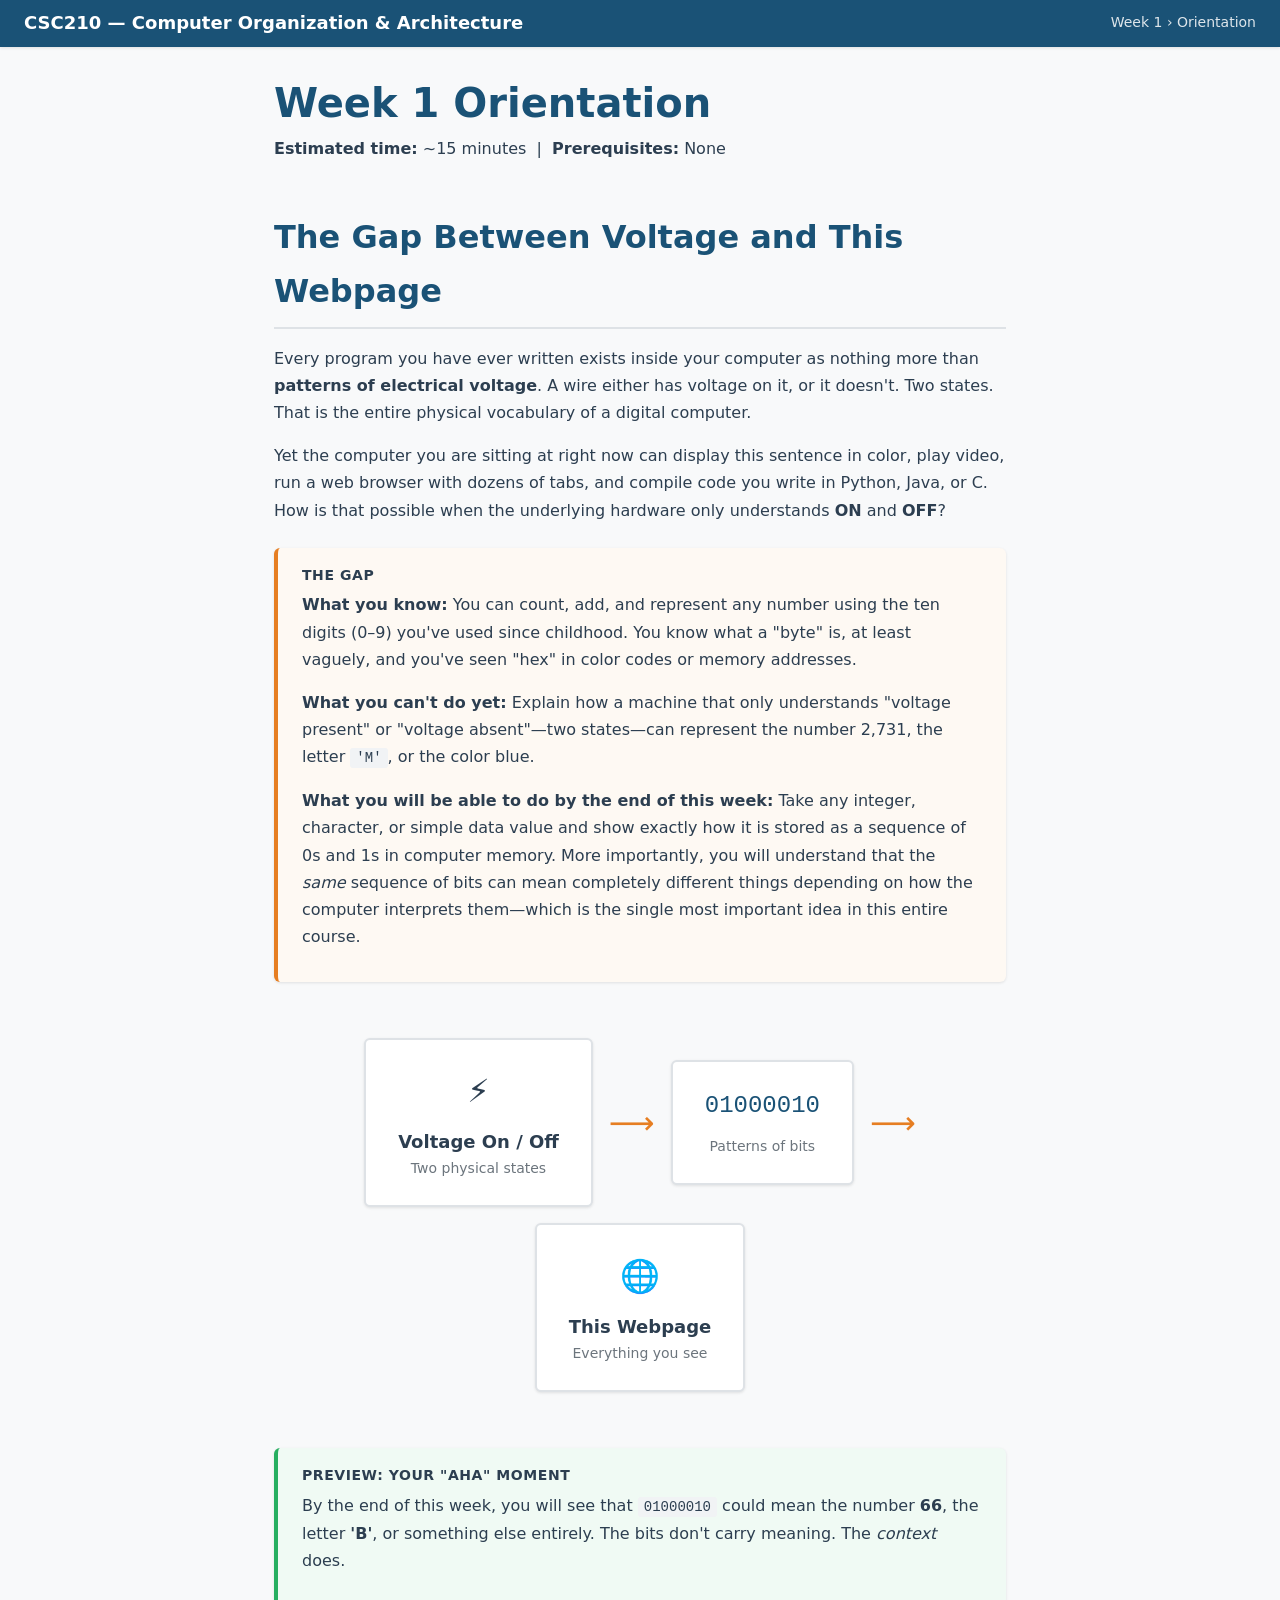
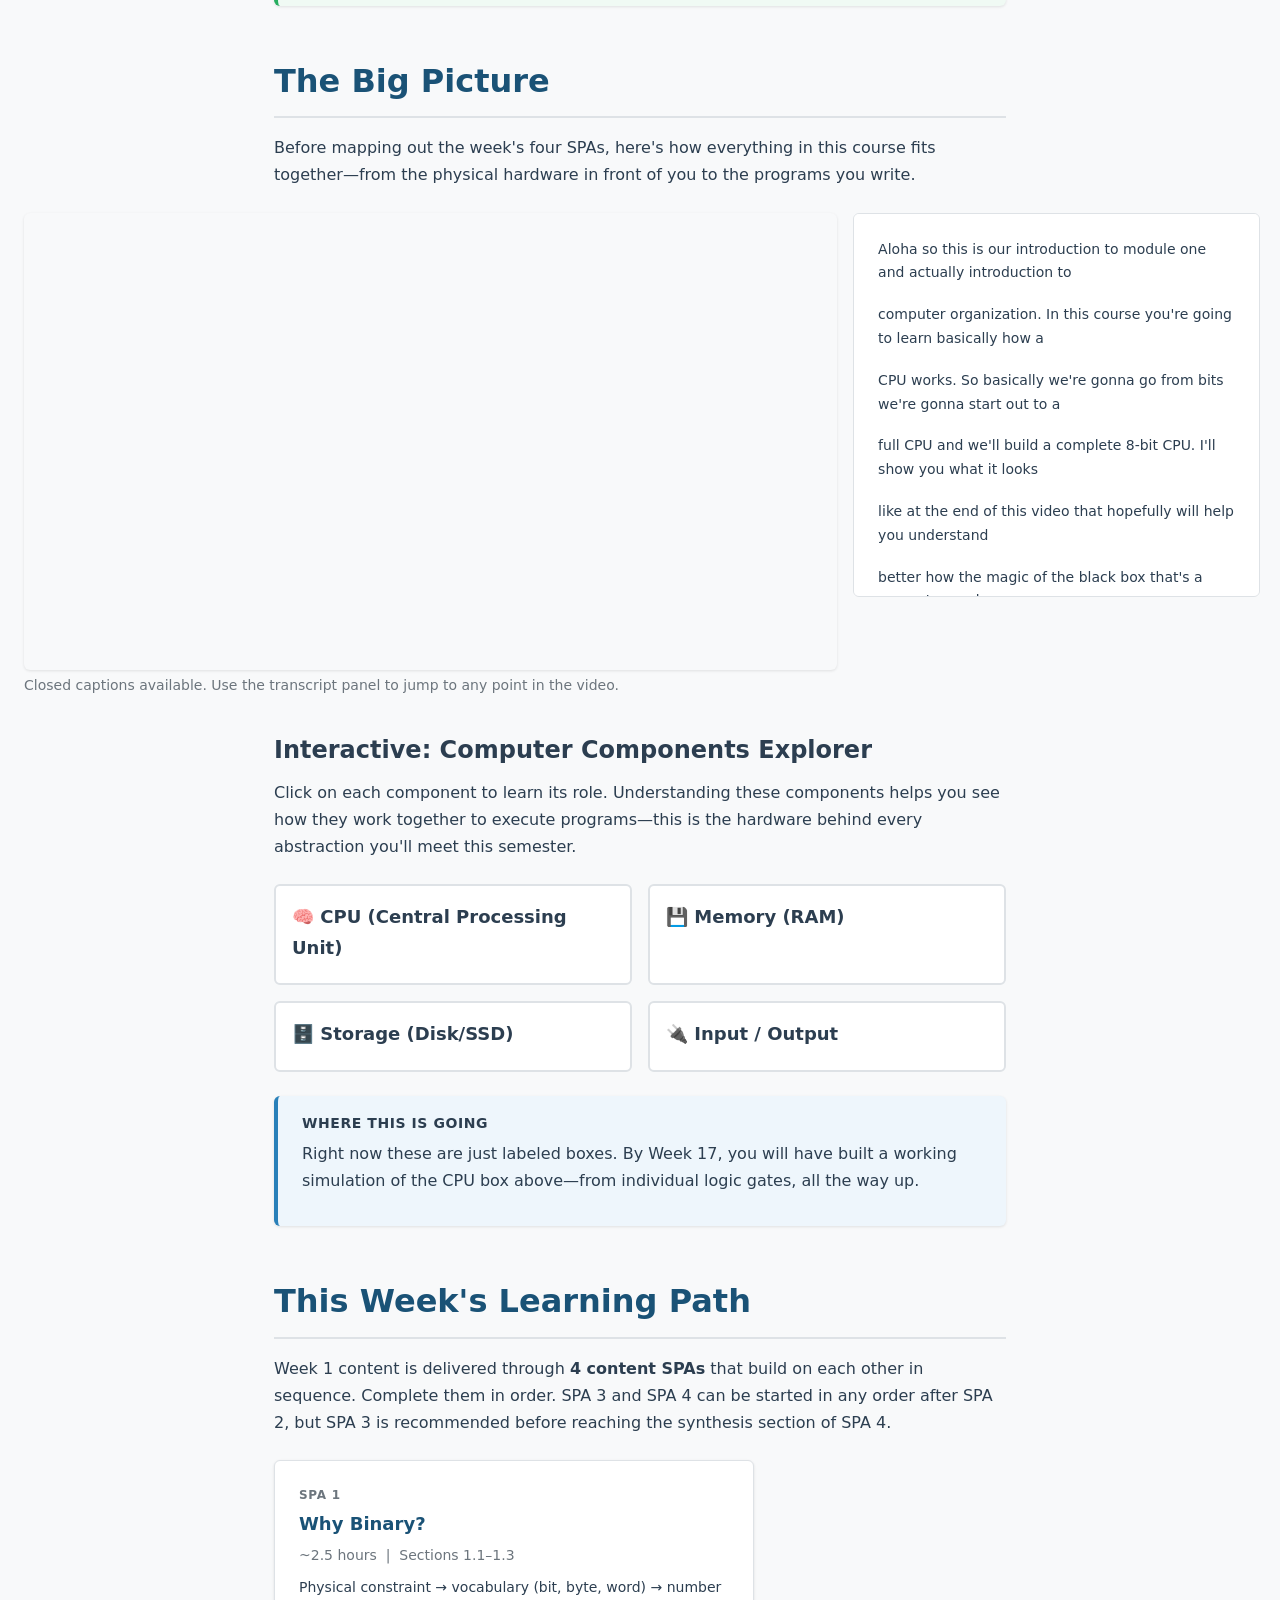
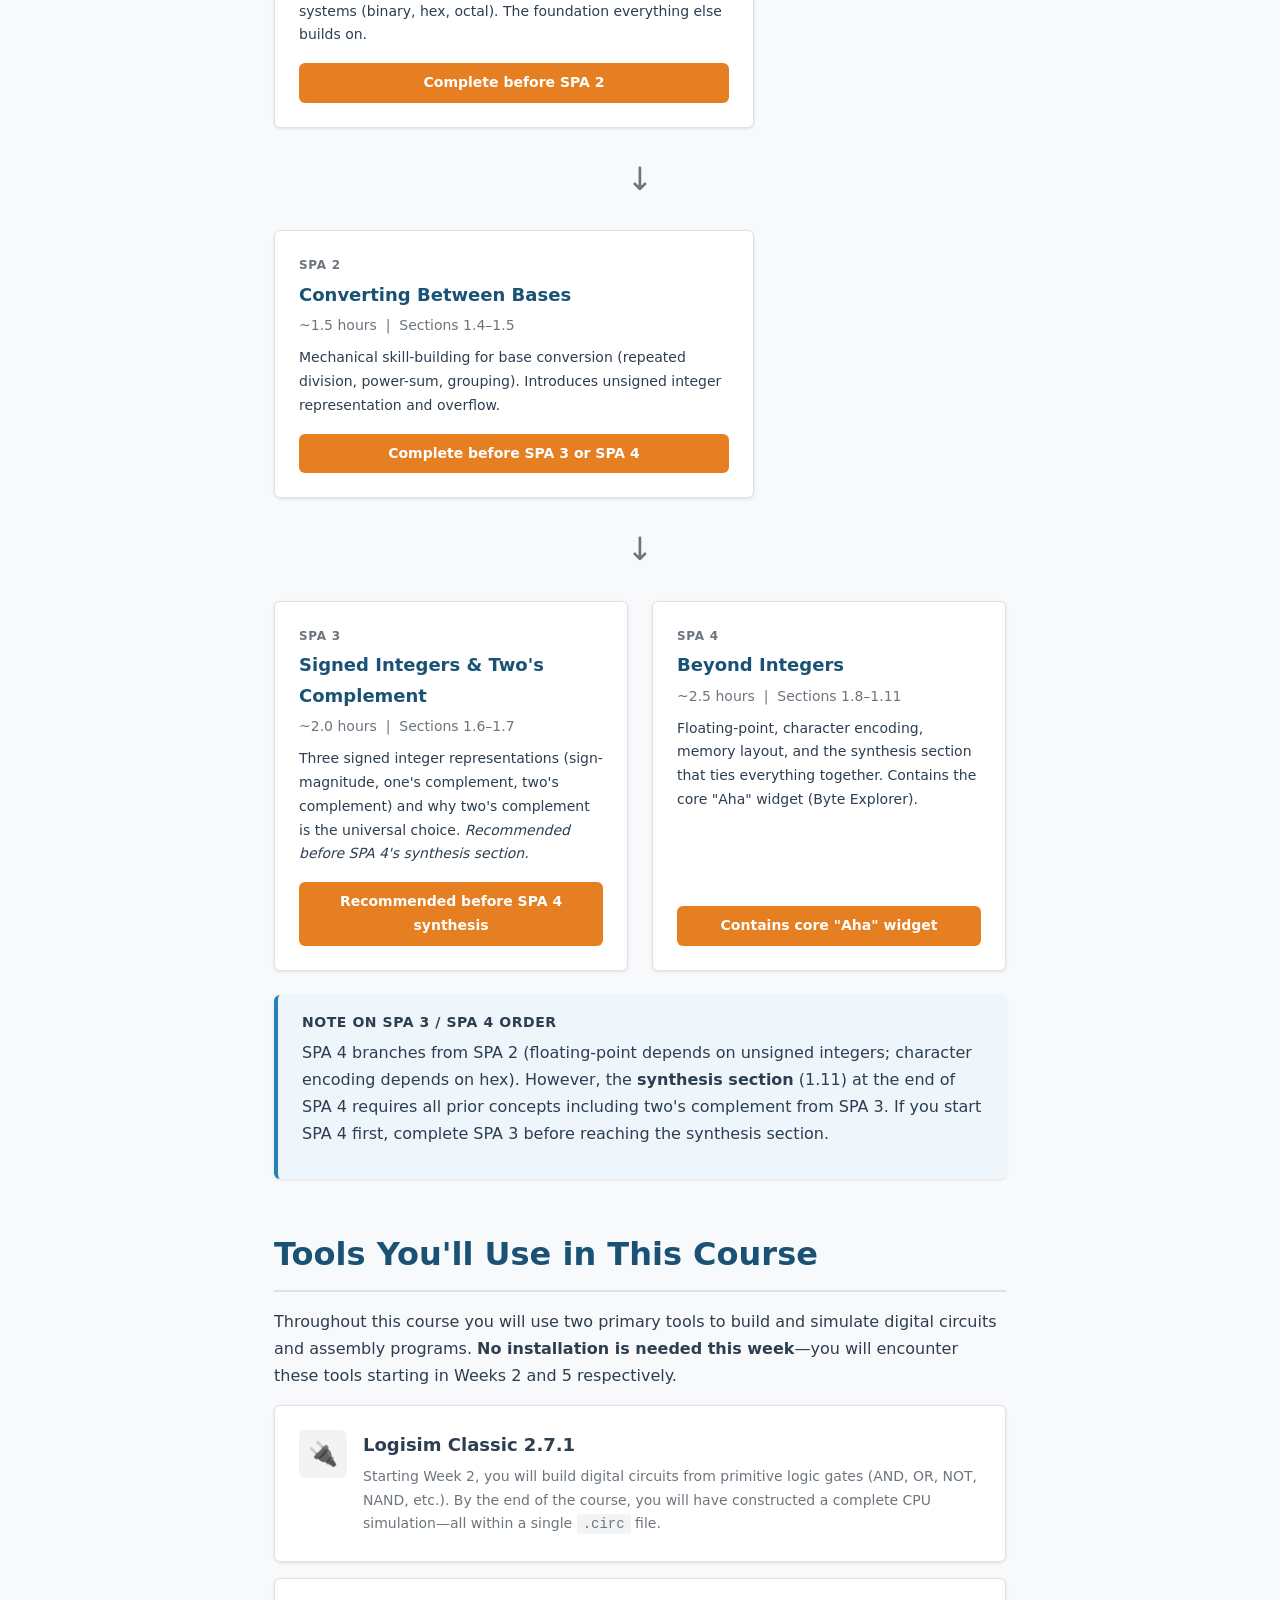
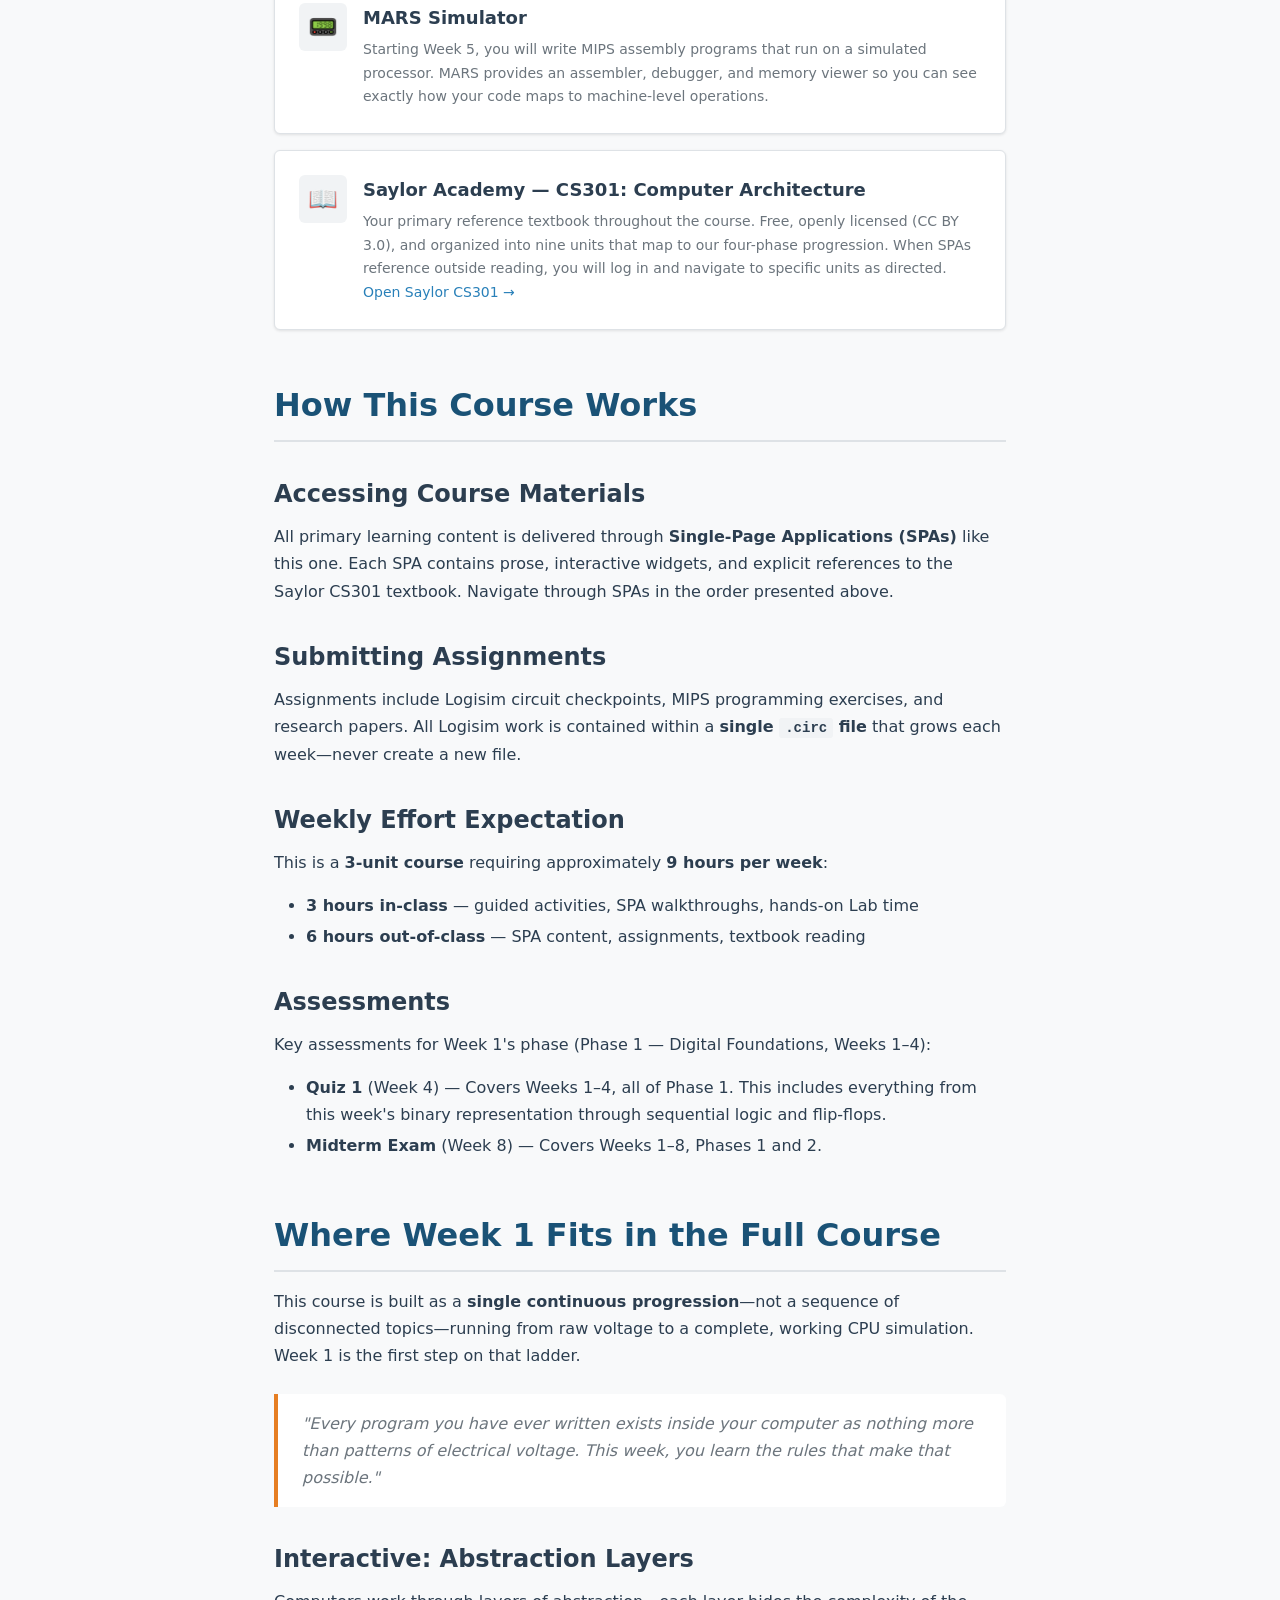
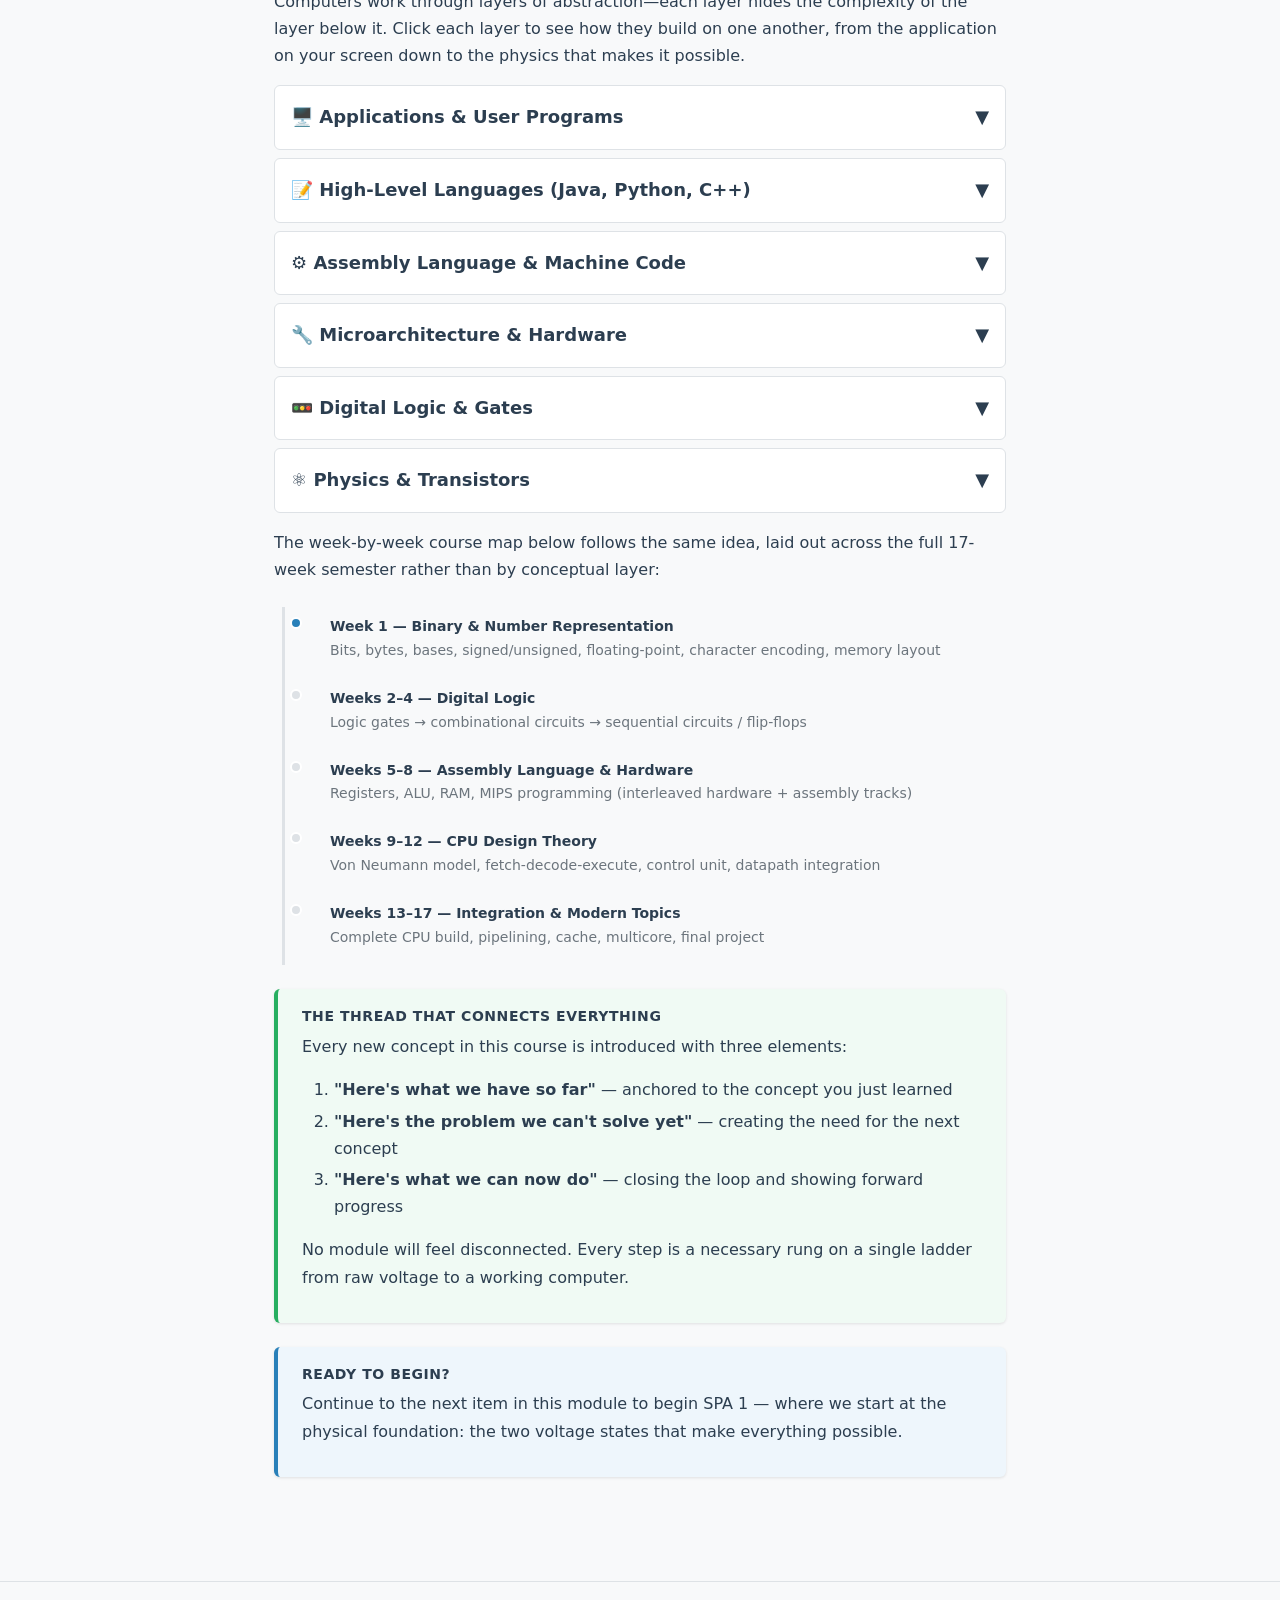
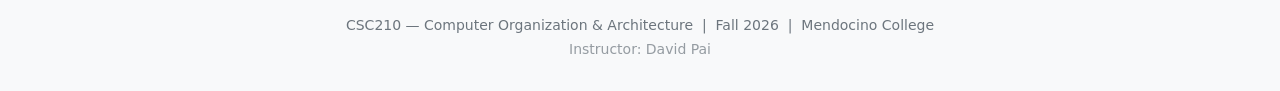
==== commit 6a26ffeb: "Add files via upload" ====
--- a/spas/week1/00-orientation.html
+++ b/spas/week1/00-orientation.html
@@ -6,80 +6,50 @@
   <title>CSC210 — Week 1 Orientation: What Is a Byte?</title>
   <link rel="stylesheet" href="shared/style.css">
   <style>
-    /* Override: single-column layout for orientation SPA */
-    .sp-shell {
+/* Override: single-column layout for orientation SPA */
+.sp-shell {
       display: block;
       max-width: 780px;
     }
-    .sp-main {
+.sp-main {
       padding-left: 0;
     }
-
-    /* ---------- Video + Synced Transcript (CSC210 Video Embed Standard) ----------
-       NOTE: duplicated across 00/01/03/04 — recommend consolidating into shared/style.css. */
-    .video-transcript-row {
-      display: flex; flex-direction: column; gap: var(--space-md); margin: var(--space-lg) 0;
-    }
-    @media (min-width: 1024px) {
-      .video-transcript-row { flex-direction: row; }
-      .video-col { flex: 0 0 66%; }
-      .transcript-col { flex: 0 0 33%; }
-    }
-    .video-frame {
-      width: 100%; height: 0; padding-bottom: 56.25%; position: relative;
-      border-radius: var(--radius); overflow: hidden; box-shadow: var(--shadow); background: var(--color-bg);
-    }
-    .video-frame iframe { position: absolute; top: 0; left: 0; width: 100%; height: 100%; border: none; }
-    .transcript-panel {
-      height: 24rem; max-height: 24rem; overflow-y: auto; background: var(--color-surface);
-      border: 1px solid var(--color-border); border-radius: var(--radius); padding: var(--space-md); font-size: var(--fs-sm);
-    }
-    .transcript-loading { color: var(--color-text-muted); text-align: center; }
-    .transcript-line { padding: var(--space-sm); cursor: pointer; border-radius: var(--radius); margin-bottom: 2px; }
-    .transcript-line:hover { background: var(--color-code-bg); }
-    .transcript-line.active-transcript-line {
-      background: var(--color-code-bg); font-weight: 600;
-      border-left: 4px solid var(--color-primary); padding-left: calc(var(--space-sm) - 4px);
-    }
-    .video-caption { font-size: var(--fs-sm); color: var(--color-text-muted); margin-top: var(--space-xs); }
-
-    /* ---------- Interactive Computer Components Explorer ---------- */
-    .component-diagram {
+/* ---------- Interactive Computer Components Explorer ---------- */
+.component-diagram {
       display: grid; grid-template-columns: repeat(2, 1fr); gap: var(--space-md);
       margin: var(--space-lg) 0;
     }
-    @media (max-width: 600px) { .component-diagram { grid-template-columns: 1fr; } }
-    .component {
+@media (max-width: 600px) { .component-diagram { grid-template-columns: 1fr; } }
+.component {
       background: var(--color-surface); border: 2px solid var(--color-border);
       border-radius: var(--radius); padding: var(--space-md); cursor: pointer;
       transition: border-color .15s, background .15s;
     }
-    .component:hover, .component:focus { border-color: var(--color-primary-lt); }
-    .component.active { border-color: var(--color-primary); background: var(--color-code-bg); }
-    .component-name { font-weight: 700; font-size: var(--fs-md); margin-bottom: var(--space-xs); }
-    .component-detail {
+.component:hover, .component:focus { border-color: var(--color-primary-lt); }
+.component.active { border-color: var(--color-primary); background: var(--color-code-bg); }
+.component-name { font-weight: 700; font-size: var(--fs-md); margin-bottom: var(--space-xs); }
+.component-detail {
       display: none; font-size: var(--fs-sm); color: var(--color-text-muted); margin-top: var(--space-sm);
     }
-    .component.active .component-detail { display: block; }
-
-    /* ---------- Abstraction Layers (interactive, replaces static timeline) ---------- */
-    .layer {
+.component.active .component-detail { display: block; }
+/* ---------- Abstraction Layers (interactive, replaces static timeline) ---------- */
+.layer {
       background: var(--color-surface); border: 1px solid var(--color-border);
       border-radius: var(--radius); margin-bottom: var(--space-sm); cursor: pointer;
       transition: border-color .15s;
     }
-    .layer:hover, .layer:focus { border-color: var(--color-primary-lt); }
-    .layer.active { border-color: var(--color-primary); }
-    .layer-title {
+.layer:hover, .layer:focus { border-color: var(--color-primary-lt); }
+.layer.active { border-color: var(--color-primary); }
+.layer-title {
       display: flex; justify-content: space-between; align-items: center;
       padding: var(--space-md); font-weight: 700; font-size: var(--fs-md);
     }
-    .layer-title span:last-child { transition: transform .15s; }
-    .layer.active .layer-title span:last-child { transform: rotate(180deg); }
-    .layer-description {
+.layer-title span:last-child { transition: transform .15s; }
+.layer.active .layer-title span:last-child { transform: rotate(180deg); }
+.layer-description {
       display: none; padding: 0 var(--space-md) var(--space-md); font-size: var(--fs-sm); color: var(--color-text-muted);
     }
-    .layer.active .layer-description { display: block; }
+.layer.active .layer-description { display: block; }
   </style>
 </head>
 <body>
@@ -151,6 +121,7 @@
 
         <p>Before mapping out the week's four SPAs, here's how everything in this course fits together&mdash;from the physical hardware in front of you to the programs you write.</p>
 
+                <div class="video-breakout">
         <div class="video-transcript-row">
           <div class="video-col">
             <div class="video-frame" id="video-container">
@@ -170,6 +141,7 @@
               <p class="transcript-loading">Loading transcript...</p>
             </div>
           </div>
+        </div>
         </div>
 
         <h3>Interactive: Computer Components Explorer</h3>
--- a/spas/week1/shared/style.css
+++ b/spas/week1/shared/style.css
@@ -506,3 +506,251 @@
     grid-template-columns: 1fr;
   }
 }
+
+
+/* ============================================================
+   CSC210 Week 1 SPA-Specific Shared Components
+   ============================================================
+   Added during the Fall 2025 -> Fall 2026 content merge.
+   These are components used by 2+ Week 1 SPAs (00/01/02/03/04)
+   and were previously duplicated verbatim in each file's inline
+   <style> block. Consolidated here as the single source of truth.
+   ============================================================ */
+
+/* ---------- Video Breakout Wrapper ---------- */
+/* The page's prose column is intentionally narrow (--max-width: 900px) for
+   comfortable reading, but that makes an embedded video too small to read
+   on-screen text/code at the standard 66/33 video/transcript split. This
+   wrapper lets the video row expand up to 1200px (wider than the prose
+   column) while staying centered on the page. Prose elsewhere is untouched.
+   Standard "full-bleed" CSS technique: the outer band spans the viewport,
+   the inner element re-centers content within it via its own max-width. */
+.video-breakout {
+  width: 100vw;
+  position: relative;
+  left: 50%;
+  right: 50%;
+  margin-left: -50vw;
+  margin-right: -50vw;
+}
+
+/* ---------- Video + Synced Transcript (CSC210 Video Embed Standard) ---------- */
+/* Used by: 00-orientation, 01-why-binary, 03-signed-integers, 04-beyond-integers */
+/* max-width is a generous backstop, not an intended limiter: source videos are
+   1080p (1920px), and at the 66/33 column split the video itself would need
+   the row to reach ~2900px before it even approached native resolution. In
+   practice Canvas's own iframe width is always the real constraint here --
+   this box should almost always render at the full width Canvas provides. */
+.video-transcript-row {
+  max-width: 1800px;
+  padding: 0 var(--space-lg);
+  margin-left: auto;
+  margin-right: auto;
+  display: flex; flex-direction: column; gap: var(--space-md); margin: var(--space-lg) 0;
+}
+@media (min-width: 1024px) {
+  .video-transcript-row { flex-direction: row; }
+  .video-col { flex: 0 0 66%; }
+  .transcript-col { flex: 0 0 33%; }
+}
+.video-frame {
+  width: 100%; height: 0; padding-bottom: 56.25%; position: relative;
+  border-radius: var(--radius); overflow: hidden; box-shadow: var(--shadow); background: var(--color-bg);
+}
+.video-frame iframe { position: absolute; top: 0; left: 0; width: 100%; height: 100%; border: none; }
+.transcript-panel {
+  height: 24rem; max-height: 24rem; overflow-y: auto; background: var(--color-surface);
+  border: 1px solid var(--color-border); border-radius: var(--radius); padding: var(--space-md); font-size: var(--fs-sm);
+}
+.transcript-loading { color: var(--color-text-muted); text-align: center; }
+.transcript-line { padding: var(--space-sm); cursor: pointer; border-radius: var(--radius); margin-bottom: 2px; }
+.transcript-line:hover { background: var(--color-code-bg); }
+.transcript-line.active-transcript-line {
+  background: var(--color-code-bg); font-weight: 600;
+  border-left: 4px solid var(--color-primary); padding-left: calc(var(--space-sm) - 4px);
+}
+.video-caption { font-size: var(--fs-sm); color: var(--color-text-muted); margin-top: var(--space-xs); }
+
+/* ---------- Widget Card System ---------- */
+/* Used by: 02-base-conversion, 03-signed-integers, 04-beyond-integers */
+.widget-card {
+  background: var(--color-surface);
+  border: 2px solid var(--color-primary-lt);
+  border-radius: var(--radius);
+  padding: var(--space-lg);
+  margin: var(--space-xl) 0;
+  box-shadow: var(--shadow-lg);
+}
+.widget-card__title {
+  font-size: var(--fs-md);
+  font-weight: 700;
+  color: var(--color-primary);
+  margin-bottom: var(--space-sm);
+}
+.widget-card__subtitle {
+  font-size: var(--fs-sm);
+  color: var(--color-text-muted);
+  margin-bottom: var(--space-md);
+}
+
+/* ---------- Widget Buttons ---------- */
+/* Used by: 02-base-conversion, 03-signed-integers, 04-beyond-integers */
+.widget-btn {
+  font-family: var(--font-sans);
+  font-size: var(--fs-sm);
+  font-weight: 600;
+  padding: var(--space-sm) var(--space-md);
+  border: none;
+  border-radius: var(--radius);
+  cursor: pointer;
+  transition: background .15s, transform .1s;
+}
+.widget-btn:active { transform: scale(.97); }
+.widget-btn--primary { background: var(--color-primary); color: #fff; }
+.widget-btn--primary:hover { background: var(--color-primary-lt); }
+.widget-btn--accent { background: var(--color-accent); color: #fff; }
+.widget-btn--accent:hover { background: var(--color-accent-hov); }
+.widget-btn--outline {
+  background: transparent;
+  color: var(--color-primary-lt);
+  border: 1px solid var(--color-primary-lt);
+}
+.widget-btn--outline:hover { background: var(--color-code-bg); }
+.widget-btn--small { font-size: var(--fs-xs); padding: var(--space-xs) var(--space-sm); }
+
+/* ---------- Widget Input Fields ---------- */
+/* Used by: 03-signed-integers, 04-beyond-integers */
+.widget-input-row {
+  display: flex;
+  gap: var(--space-sm);
+  align-items: flex-end;
+  margin-bottom: var(--space-md);
+  flex-wrap: wrap;
+}
+.widget-input-group {
+  display: flex;
+  flex-direction: column;
+}
+.widget-input-group label {
+  font-size: var(--fs-sm);
+  font-weight: 600;
+  margin-bottom: var(--space-xs);
+  color: var(--color-text);
+}
+.widget-input-group input[type="number"] {
+  font-family: var(--font-mono);
+  font-size: var(--fs-base);
+  padding: var(--space-sm) var(--space-md);
+  border: 1px solid var(--color-border);
+  border-radius: var(--radius);
+  background: var(--color-bg);
+  color: var(--color-text);
+  width: 140px;
+  transition: border-color .15s;
+}
+.widget-input-group input[type="number"]:focus {
+  outline: none;
+  border-color: var(--color-primary-lt);
+  box-shadow: 0 0 0 2px rgba(41,128,185,.2);
+}
+.widget-input-group input[type="number"].error {
+  border-color: var(--color-danger);
+  background: #fdf0ef;
+}
+
+/* ---------- Preset Demo Buttons ---------- */
+/* Used by: 03-signed-integers, 04-beyond-integers */
+.preset-row {
+  display: flex;
+  gap: var(--space-sm);
+  flex-wrap: wrap;
+  margin-bottom: var(--space-md);
+}
+.preset-btn {
+  font-family: var(--font-mono);
+  font-size: var(--fs-xs);
+  padding: var(--space-xs) var(--space-sm);
+  border: 1px solid var(--color-border);
+  border-radius: var(--radius);
+  background: var(--color-surface);
+  color: var(--color-text);
+  cursor: pointer;
+  transition: background .15s, border-color .15s;
+}
+.preset-btn:hover { background: var(--color-code-bg); border-color: var(--color-primary-lt); }
+
+/* ---------- Bit Display Row ---------- */
+/* Used by: 03-signed-integers, 04-beyond-integers.
+   NOTE: .bit-cell itself is intentionally sized differently per SPA
+   (03 uses 32px cells, 04 uses 40px for its "core aha" widget) and is
+   NOT consolidated here -- it remains defined locally in each file. */
+.bit-row {
+  display: flex;
+  gap: var(--space-xs);
+  margin: var(--space-sm) 0;
+  font-family: var(--font-mono);
+  font-size: var(--fs-base);
+}
+.bit-labels {
+  display: flex;
+  gap: var(--space-xs);
+  margin-bottom: var(--space-xs);
+  font-family: var(--font-mono);
+  font-size: var(--fs-xs);
+  color: var(--color-text-muted);
+}
+
+/* ---------- Display Boxes ---------- */
+/* Used by: 03-signed-integers, 04-beyond-integers */
+.display-grid {
+  display: grid;
+  grid-template-columns: 1fr 1fr;
+  gap: var(--space-md);
+  margin-top: var(--space-md);
+}
+.display-box {
+  background: var(--color-code-bg);
+  border: 1px solid var(--color-border);
+  border-radius: var(--radius);
+  padding: var(--space-md);
+}
+.display-box__label {
+  font-size: var(--fs-xs);
+  font-weight: 700;
+  text-transform: uppercase;
+  letter-spacing: .05em;
+  color: var(--color-text-muted);
+  margin-bottom: var(--space-xs);
+}
+.display-box__value {
+  font-family: var(--font-mono);
+  font-size: var(--fs-md);
+  font-weight: 700;
+  color: var(--color-primary);
+}
+
+/* ---------- Derivation Panel (step-by-step math display) ---------- */
+/* Used by: 03-signed-integers, 04-beyond-integers */
+.derivation-panel {
+  background: var(--color-code-bg);
+  border: 1px solid var(--color-border);
+  border-radius: var(--radius);
+  padding: var(--space-md);
+  margin-top: var(--space-md);
+  font-family: var(--font-mono);
+  font-size: var(--fs-sm);
+  line-height: 1.6;
+}
+.derivation-panel__title {
+  font-family: var(--font-sans);
+  font-size: var(--fs-sm);
+  font-weight: 700;
+  color: var(--color-primary);
+  margin-bottom: var(--space-xs);
+}
+.derivation-step { margin-bottom: var(--space-xs); }
+.derivation-step .label {
+  font-family: var(--font-sans);
+  font-weight: 600;
+  color: var(--color-text-muted);
+}
